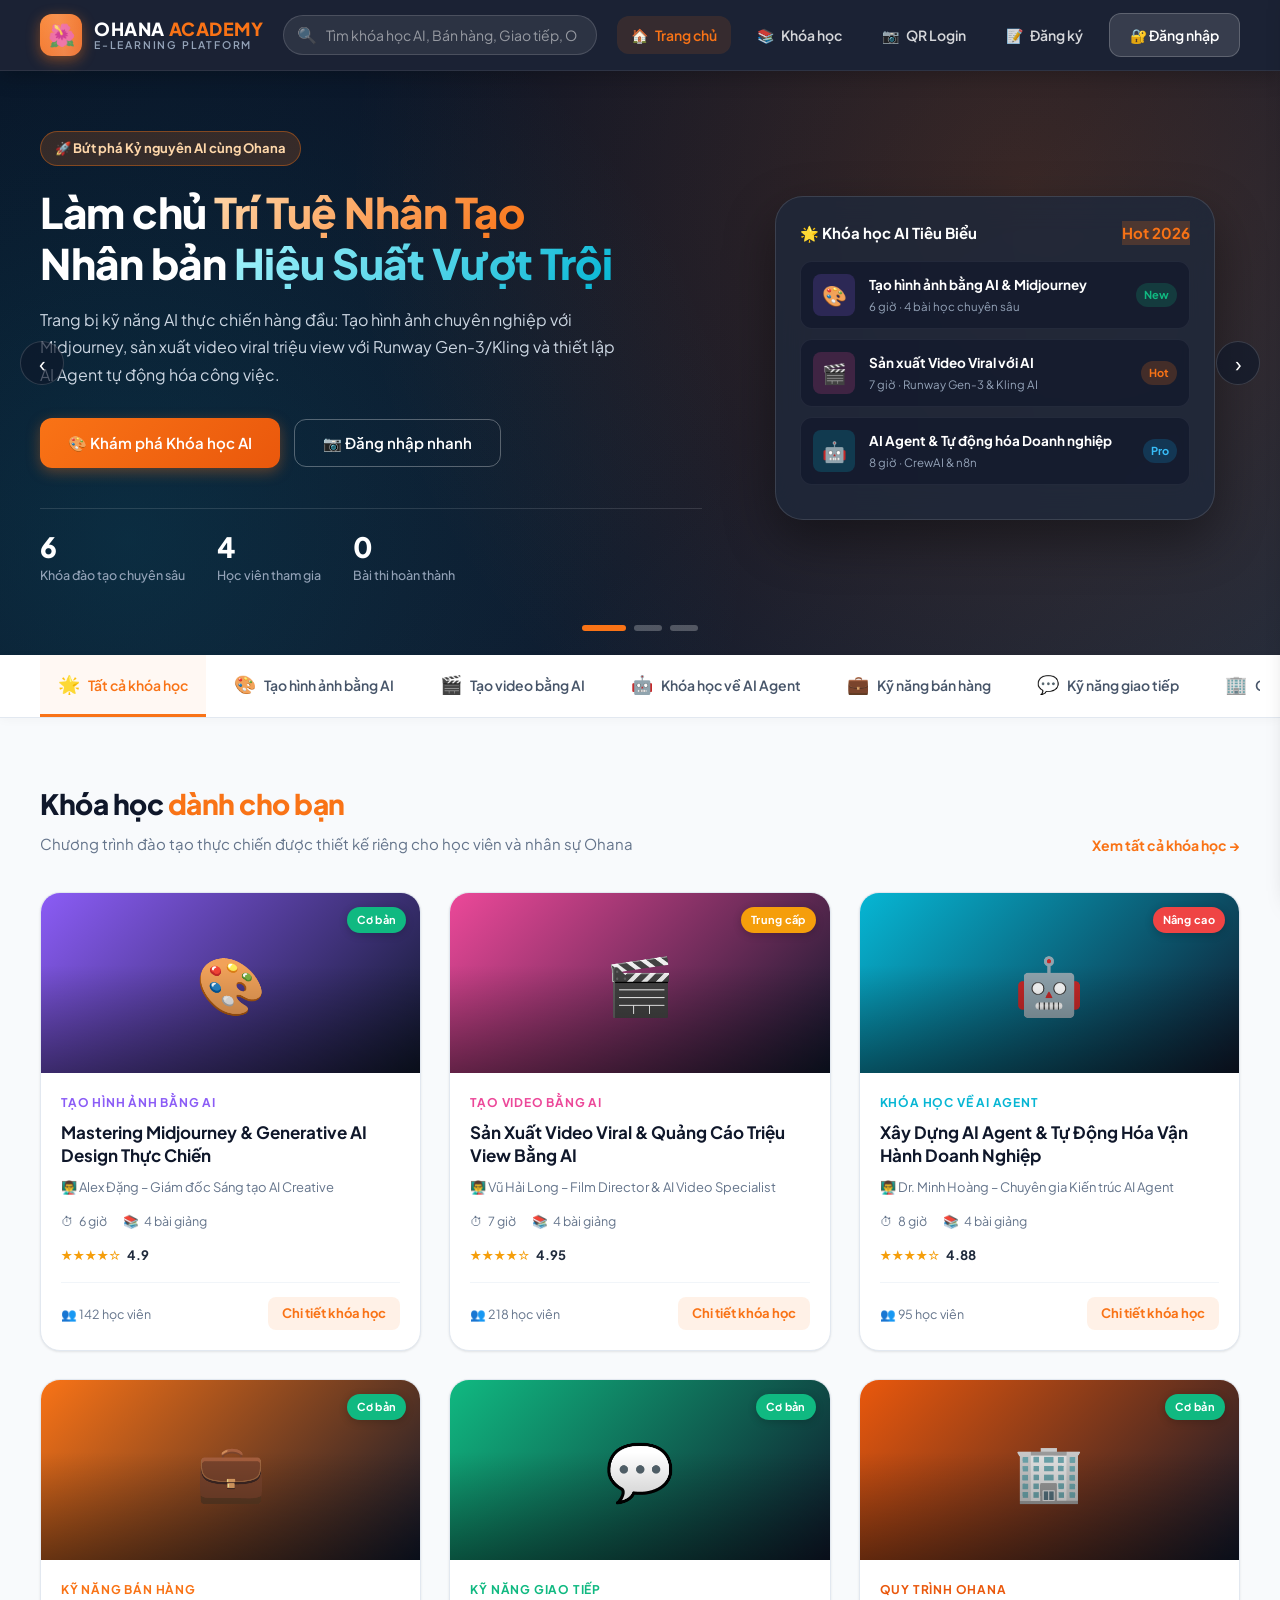
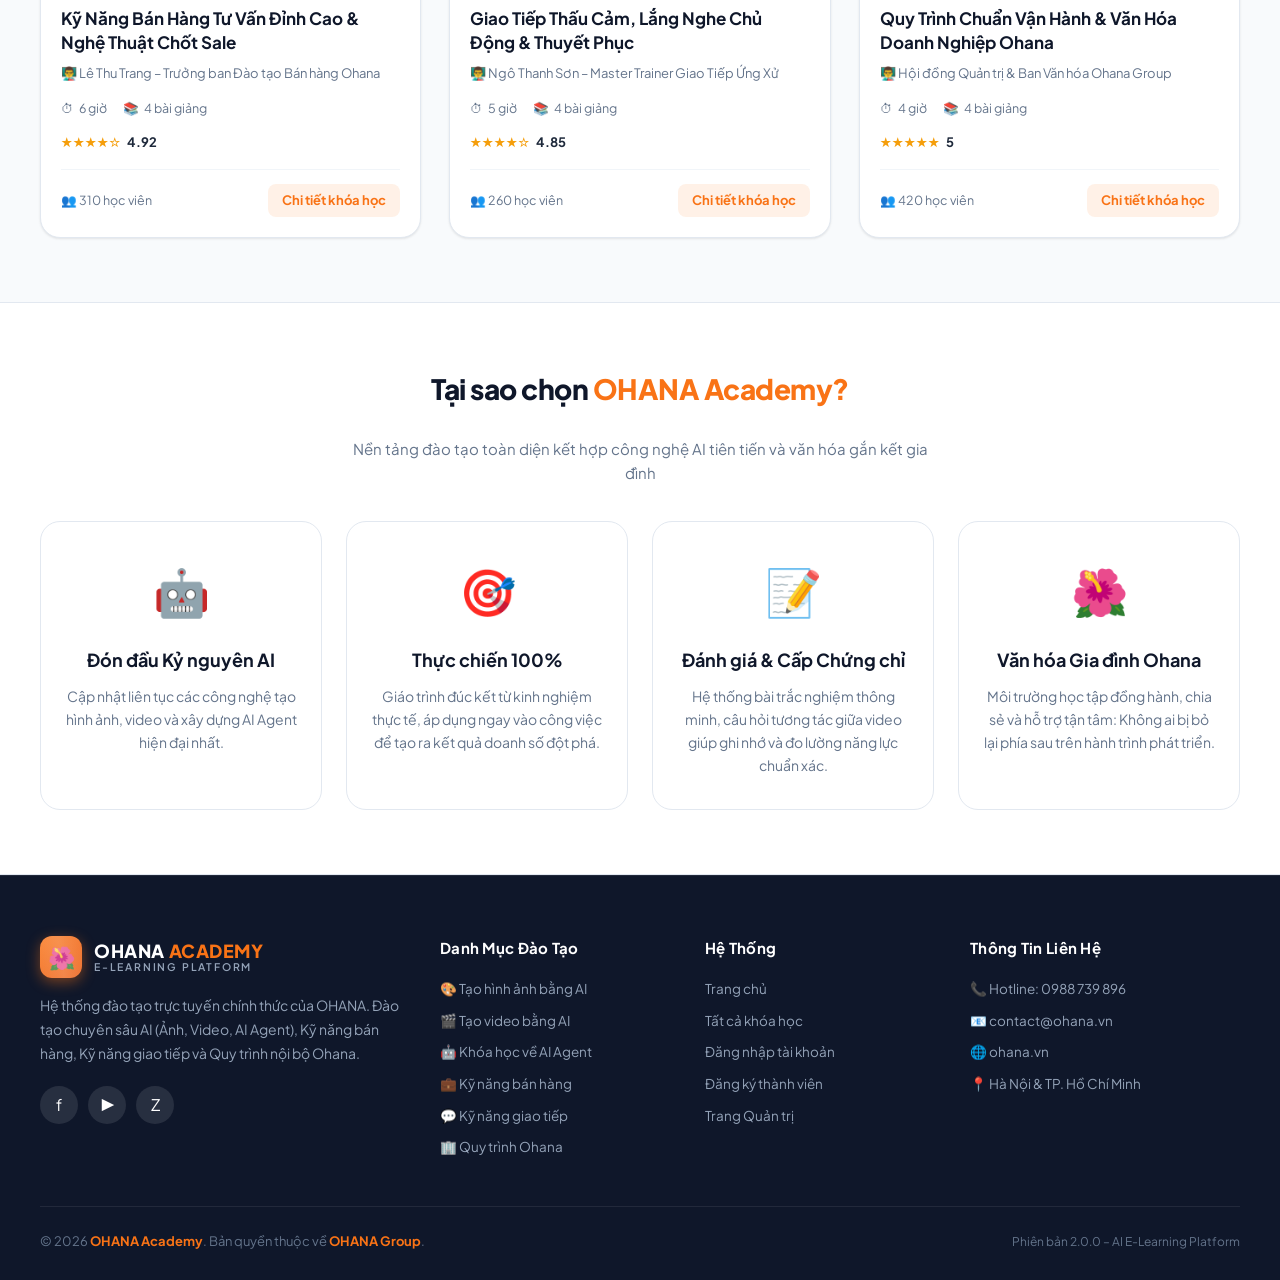
==== index.html @ ff7165c9 "Initial commit: OHANA Academy e-learning platform" ====
<!DOCTYPE html>
<html lang="vi">
<head>
  <meta charset="UTF-8">
  <meta name="viewport" content="width=device-width, initial-scale=1.0, maximum-scale=1.0">
  <meta name="theme-color" content="#0f172a">
  <meta name="apple-mobile-web-app-capable" content="yes">
  <meta name="apple-mobile-web-app-status-bar-style" content="black-translucent">
  <title>OHANA Academy – Nền tảng Đào tạo Trực tuyến AI & Nghiệp vụ Chuyên nghiệp</title>
  <meta name="description" content="OHANA Academy – Hệ sinh thái đào tạo trực tuyến thực chiến: Tạo ảnh AI, Tạo video AI, AI Agent, Kỹ năng bán hàng, Kỹ năng giao tiếp và Quy trình Ohana.">
  <link rel="stylesheet" href="css/style.css">
  <link rel="stylesheet" href="css/mobile.css">
</head>
<body data-page="home">

<!-- ─── QR Login Modal ────────────────────────────────────── -->
<div class="qr-modal-overlay" id="qrLoginModal">
  <div class="qr-modal-box">
    <button class="qr-close" onclick="closeQR()">✕</button>
    <div class="qr-title">📱 Quét mã QR để đăng nhập</div>
    <div class="qr-sub">Mở camera điện thoại quét mã QR hoặc chọn tài khoản demo để đăng nhập tức thì</div>
    
    <div class="qr-code-wrap">
      <div class="qr-corner qr-corner-tl"></div>
      <div class="qr-corner qr-corner-tr"></div>
      <div class="qr-corner qr-corner-bl"></div>
      <div class="qr-corner qr-corner-br"></div>
      <div class="qr-scanning-line"></div>
      <svg width="160" height="160" viewBox="0 0 160 160" style="display:block;">
        <rect width="160" height="160" fill="white"/>
        <!-- Top-left finder -->
        <rect x="8" y="8" width="44" height="44" rx="4" fill="#0f172a"/>
        <rect x="14" y="14" width="32" height="32" rx="2" fill="white"/>
        <rect x="20" y="20" width="20" height="20" rx="1" fill="#f97316"/>
        <!-- Top-right finder -->
        <rect x="108" y="8" width="44" height="44" rx="4" fill="#0f172a"/>
        <rect x="114" y="14" width="32" height="32" rx="2" fill="white"/>
        <rect x="120" y="20" width="20" height="20" rx="1" fill="#f97316"/>
        <!-- Bottom-left finder -->
        <rect x="8" y="108" width="44" height="44" rx="4" fill="#0f172a"/>
        <rect x="14" y="114" width="32" height="32" rx="2" fill="white"/>
        <rect x="20" y="120" width="20" height="20" rx="1" fill="#f97316"/>
        <!-- Data modules -->
        <rect x="60" y="8" width="8" height="8" fill="#0f172a"/><rect x="72" y="8" width="8" height="8" fill="#0f172a"/>
        <rect x="60" y="20" width="8" height="8" fill="#0f172a"/><rect x="84" y="20" width="8" height="8" fill="#f97316"/>
        <rect x="72" y="32" width="8" height="8" fill="#0f172a"/><rect x="60" y="44" width="8" height="8" fill="#0f172a"/>
        <rect x="84" y="44" width="8" height="8" fill="#0f172a"/><rect x="60" y="60" width="8" height="8" fill="#f97316"/>
        <rect x="72" y="60" width="8" height="8" fill="#0f172a"/><rect x="84" y="60" width="8" height="8" fill="#0f172a"/>
        <rect x="96" y="60" width="8" height="8" fill="#0f172a"/><rect x="108" y="60" width="8" height="8" fill="#0f172a"/>
        <rect x="8" y="60" width="8" height="8" fill="#0f172a"/><rect x="20" y="60" width="8" height="8" fill="#0f172a"/>
        <rect x="44" y="60" width="8" height="8" fill="#0f172a"/><rect x="8" y="72" width="8" height="8" fill="#0f172a"/>
        <rect x="32" y="72" width="8" height="8" fill="#f97316"/><rect x="60" y="72" width="8" height="8" fill="#0f172a"/>
        <rect x="84" y="72" width="8" height="8" fill="#0f172a"/><rect x="108" y="72" width="8" height="8" fill="#0f172a"/>
        <rect x="132" y="72" width="8" height="8" fill="#0f172a"/><rect x="144" y="72" width="8" height="8" fill="#0f172a"/>
        <rect x="8" y="84" width="8" height="8" fill="#0f172a"/><rect x="20" y="84" width="8" height="8" fill="#0f172a"/>
        <rect x="44" y="84" width="8" height="8" fill="#f97316"/><rect x="60" y="84" width="8" height="8" fill="#0f172a"/>
        <rect x="72" y="84" width="8" height="8" fill="#0f172a"/><rect x="96" y="84" width="8" height="8" fill="#0f172a"/>
        <rect x="120" y="84" width="8" height="8" fill="#0f172a"/><rect x="144" y="84" width="8" height="8" fill="#f97316"/>
        <rect x="8" y="96" width="8" height="8" fill="#0f172a"/><rect x="32" y="96" width="8" height="8" fill="#0f172a"/>
        <rect x="60" y="96" width="8" height="8" fill="#0f172a"/><rect x="84" y="96" width="8" height="8" fill="#0f172a"/>
        <rect x="108" y="96" width="8" height="8" fill="#f97316"/><rect x="132" y="96" width="8" height="8" fill="#0f172a"/>
        <rect x="60" y="108" width="8" height="8" fill="#0f172a"/><rect x="72" y="108" width="8" height="8" fill="#0f172a"/>
        <rect x="96" y="108" width="8" height="8" fill="#0f172a"/><rect x="120" y="108" width="8" height="8" fill="#0f172a"/>
        <rect x="144" y="108" width="8" height="8" fill="#0f172a"/><rect x="60" y="120" width="8" height="8" fill="#f97316"/>
        <rect x="84" y="120" width="8" height="8" fill="#0f172a"/><rect x="108" y="120" width="8" height="8" fill="#0f172a"/>
        <rect x="132" y="120" width="8" height="8" fill="#0f172a"/><rect x="60" y="132" width="8" height="8" fill="#0f172a"/>
        <rect x="72" y="132" width="8" height="8" fill="#0f172a"/><rect x="96" y="132" width="8" height="8" fill="#0f172a"/>
        <rect x="120" y="132" width="8" height="8" fill="#f97316"/><rect x="144" y="132" width="8" height="8" fill="#0f172a"/>
        <rect x="60" y="144" width="8" height="8" fill="#0f172a"/><rect x="84" y="144" width="8" height="8" fill="#0f172a"/>
        <rect x="108" y="144" width="8" height="8" fill="#0f172a"/>
      </svg>
    </div>

    <div style="font-size:12.5px;color:var(--gray-500);margin-bottom:12px;">Hoặc chọn tài khoản đăng nhập nhanh:</div>
    <div class="qr-demo-accounts">
      <div class="qr-demo-item" onclick="qrLogin('admin@ohana.vn','admin123')">
        <span class="qr-demo-icon">👑</span>
        <div class="qr-demo-info">
          <div class="name">Admin Ohana</div>
          <div class="role">Quản trị viên</div>
        </div>
      </div>
      <div class="qr-demo-item" onclick="qrLogin('nhanvien.moi@ohana.vn','123456')">
        <span class="qr-demo-icon">🆕</span>
        <div class="qr-demo-info">
          <div class="name">Nhân viên mới</div>
          <div class="role">Onboarding</div>
        </div>
      </div>
      <div class="qr-demo-item" onclick="qrLogin('nhanvien@ohana.vn','123456')">
        <span class="qr-demo-icon">👨‍💼</span>
        <div class="qr-demo-info">
          <div class="name">Nhân viên Ohana</div>
          <div class="role">Thành viên chính thức</div>
        </div>
      </div>
      <div class="qr-demo-item" onclick="qrLogin('hocvien@ohana.vn','123456')">
        <span class="qr-demo-icon">🎓</span>
        <div class="qr-demo-info">
          <div class="name">Học viên Ngoài</div>
          <div class="role">Khách hàng / Đối tác</div>
        </div>
      </div>
    </div>
    <button class="qr-login-btn" onclick="window.location.href='auth.html'">🔐 Đăng nhập bằng Email & Mật khẩu</button>
  </div>
</div>

<!-- ─── Mobile Nav Overlay & Drawer ───────────────────────── -->
<div class="mobile-nav-overlay" id="mobileNavOverlay" onclick="closeMobileNav()"></div>
<div class="mobile-nav-panel" id="mobileNavPanel">
  <div style="padding: 10px 24px 20px; border-bottom: 1px solid rgba(255,255,255,0.1); margin-bottom: 12px;">
    <div style="display:flex;align-items:center;gap:10px;">
      <div class="logo-icon" style="width:36px;height:36px;font-size:18px;">🌺</div>
      <div class="logo-text">
        <strong style="font-size:16px;">OHANA <span>ACADEMY</span></strong>
        <small style="font-size:9.5px;">E-Learning Platform</small>
      </div>
    </div>
  </div>

  <a href="index.html" class="nav-link active"><span class="nav-icon">🏠</span> Trang chủ</a>
  <a href="courses.html" class="nav-link"><span class="nav-icon">📚</span> Danh mục khóa học</a>
  <a href="#" class="nav-link" id="mobileAdminLink" style="display:none;"><span class="nav-icon">⚙️</span> Quản trị hệ thống</a>
  
  <div style="padding:16px 24px;border-top:1px solid rgba(255,255,255,0.08);margin-top:12px;">
    <button onclick="openQR()" style="width:100%;padding:12px;background:rgba(255,255,255,0.08);color:white;border:1px solid rgba(255,255,255,0.18);border-radius:var(--radius);font-size:14px;font-weight:700;cursor:pointer;margin-bottom:12px;display:flex;align-items:center;gap:8px;justify-content:center;">
      📷 Quét mã QR đăng nhập
    </button>
  </div>
  
  <a href="auth.html" class="btn btn-primary" id="mobileLoginBtn" style="margin:0 24px 10px;">🔐 Đăng nhập tài khoản</a>
  <a href="auth.html?tab=register" class="btn-register" id="mobileRegisterBtn">📝 Đăng ký tài khoản mới</a>
  
  <div id="mobileUserInfo" style="display:none;padding:16px 24px;">
    <div style="color:rgba(255,255,255,0.6);font-size:12px;margin-bottom:6px;">Đang đăng nhập:</div>
    <div style="color:white;font-weight:800;font-size:15px;" id="mobileUserName"></div>
    <div style="color:var(--ohana-orange);font-size:12px;margin-bottom:14px;" id="mobileUserRole"></div>
    <button onclick="Auth.logout()" style="width:100%;padding:10px;background:rgba(239,68,68,0.15);color:#fca5a5;border:1px solid rgba(239,68,68,0.3);border-radius:var(--radius);font-size:13px;font-weight:600;cursor:pointer;">
      🚪 Đăng xuất
    </button>
  </div>
</div>

<!-- ─── Site Header ─────────────────────────────────────────── -->
<header class="site-header">
  <div class="header-inner">
    <a href="index.html" class="logo">
      <div class="logo-icon">🌺</div>
      <div class="logo-text">
        <strong>OHANA <span>ACADEMY</span></strong>
        <small>E-Learning Platform</small>
      </div>
    </a>

    <form class="header-search" id="globalSearchForm">
      <span class="search-icon">🔍</span>
      <input type="text" id="globalSearchInput" placeholder="Tìm khóa học AI, Bán hàng, Giao tiếp, Ohana...">
    </form>

    <nav class="header-nav">
      <a href="index.html" class="nav-link active"><span>🏠</span> Trang chủ</a>
      <a href="courses.html" class="nav-link"><span>📚</span> Khóa học</a>
      <a href="admin.html" class="nav-link" id="adminNavLink" style="display:none;"><span>⚙️</span> Quản trị</a>
      <button onclick="openQR()" class="nav-link" style="background:none;border:none;cursor:pointer;" title="Quét QR đăng nhập">
        <span>📷</span> QR Login
      </button>
      <a href="auth.html?tab=register" class="nav-link" id="registerNavBtn"><span>📝</span> Đăng ký</a>
      <a href="auth.html" class="btn btn-login" id="loginBtn">
        <span>🔐 Đăng nhập</span>
      </a>

      <!-- User Logged In Menu -->
      <div class="user-menu" id="userMenu">
        <button class="user-avatar-btn" id="userAvatarBtn">
          <span id="userAvatar">O</span>
        </button>
        <div class="user-dropdown" id="userDropdown">
          <div class="dropdown-header">
            <div class="name" id="userName">User</div>
            <div class="role" id="userRoleBadge">Thành viên</div>
          </div>
          <a href="courses.html" class="dropdown-item"><span>📚</span> Khóa học của tôi</a>
          <a href="admin.html" class="dropdown-item" id="dropdownAdminLink" style="display:none;"><span>⚙️</span> Trang Quản trị</a>
          <div class="dropdown-divider"></div>
          <a href="#" class="dropdown-item logout" data-action="logout"><span>🚪</span> Đăng xuất</a>
        </div>
      </div>
    </nav>

    <!-- Mobile menu button -->
    <button class="mobile-menu-btn" id="mobileMenuBtn" onclick="toggleMobileNav()" aria-label="Menu">
      <span></span><span></span><span></span>
    </button>
  </div>
</header>

<!-- ─── Hero Slider ────────────────────────────────────────── -->
<section class="hero">
  <div class="hero-slider" id="heroSlider">
    
    <!-- Slide 1: Khóa học AI -->
    <div class="hero-slide active">
      <div class="hero-bg"></div>
      <div class="hero-content">
        <div class="hero-left">
          <div class="hero-badge">🚀 Bứt phá Kỷ nguyên AI cùng Ohana</div>
          <h1 class="hero-title">
            Làm chủ <span>Trí Tuệ Nhân Tạo</span><br>
            Nhân bản <span class="tech-span">Hiệu Suất Vượt Trội</span>
          </h1>
          <p class="hero-desc">
            Trang bị kỹ năng AI thực chiến hàng đầu: Tạo hình ảnh chuyên nghiệp với Midjourney, sản xuất video viral triệu view với Runway Gen-3/Kling và thiết lập AI Agent tự động hóa công việc.
          </p>
          <div class="hero-actions">
            <a href="courses.html?cat=1" class="btn btn-primary btn-lg">🎨 Khám phá Khóa học AI</a>
            <button onclick="openQR()" class="btn btn-outline btn-lg">📷 Đăng nhập nhanh</button>
          </div>
          <div class="hero-stats">
            <div class="hero-stat"><div class="number" id="statCourses">6</div><div class="label">Khóa đào tạo chuyên sâu</div></div>
            <div class="hero-stat"><div class="number" id="statUsers">4</div><div class="label">Học viên tham gia</div></div>
            <div class="hero-stat"><div class="number" id="statResults">0</div><div class="label">Bài thi hoàn thành</div></div>
          </div>
        </div>

        <div class="hero-visual">
          <div class="hero-card-float">
            <div class="card-title">
              <span>🌟 Khóa học AI Tiêu Biểu</span>
              <span class="badge" style="background:rgba(249,115,22,0.2);color:#f97316;">Hot 2026</span>
            </div>
            
            <div class="course-mini" onclick="window.location='course-detail.html?id=1'">
              <div class="course-mini-icon" style="background:rgba(139,92,246,0.2);color:#a78bfa;">🎨</div>
              <div class="course-mini-info">
                <div class="title">Tạo hình ảnh bằng AI & Midjourney</div>
                <div class="meta">6 giờ · 4 bài học chuyên sâu</div>
              </div>
              <span class="course-mini-badge" style="background:rgba(16,185,129,0.2);color:#10b981;">New</span>
            </div>

            <div class="course-mini" onclick="window.location='course-detail.html?id=2'">
              <div class="course-mini-icon" style="background:rgba(236,72,153,0.2);color:#f472b6;">🎬</div>
              <div class="course-mini-info">
                <div class="title">Sản xuất Video Viral với AI</div>
                <div class="meta">7 giờ · Runway Gen-3 & Kling AI</div>
              </div>
              <span class="course-mini-badge" style="background:rgba(249,115,22,0.2);color:#f97316;">Hot</span>
            </div>

            <div class="course-mini" onclick="window.location='course-detail.html?id=3'">
              <div class="course-mini-icon" style="background:rgba(6,182,212,0.2);color:#22d3ee;">🤖</div>
              <div class="course-mini-info">
                <div class="title">AI Agent & Tự động hóa Doanh nghiệp</div>
                <div class="meta">8 giờ · CrewAI & n8n</div>
              </div>
              <span class="course-mini-badge" style="background:rgba(14,165,233,0.2);color:#38bdf8;">Pro</span>
            </div>
          </div>
        </div>
      </div>
    </div>

    <!-- Slide 2: Kỹ năng Bán hàng & Giao tiếp -->
    <div class="hero-slide">
      <div class="hero-bg" style="background:radial-gradient(circle at 80% 20%, rgba(16,185,129,0.2) 0%, transparent 60%), linear-gradient(135deg, #091224 0%, #064e3b 60%, #022c22 100%);"></div>
      <div class="hero-content">
        <div class="hero-left">
          <div class="hero-badge" style="background:rgba(16,185,129,0.2);border-color:rgba(16,185,129,0.4);color:#6ee7b7;">💼 Kỹ Năng Mềm Thực Chiến</div>
          <h1 class="hero-title">
            Bán Hàng <span>Tư Vấn Đỉnh Cao</span><br>
            Giao Tiếp <span>Thấu Cảm & Chinh Phục</span>
          </h1>
          <p class="hero-desc">
            Nắm vững nghệ thuật thấu hiểu tâm lý khách hàng, công thức đặt câu hỏi SPIN, kỹ năng bẻ gãy mọi lời từ chối, lắng nghe chủ động và phong thái giao tiếp tự tin, cuốn hút.
          </p>
          <div class="hero-actions">
            <a href="courses.html?cat=4" class="btn btn-primary btn-lg" style="background:linear-gradient(135deg,#10b981,#059669);">💼 Học Kỹ Năng Bán Hàng</a>
            <a href="courses.html?cat=5" class="btn btn-outline btn-lg">💬 Kỹ Năng Giao Tiếp</a>
          </div>
        </div>
        <div class="hero-visual">
          <div class="hero-card-float">
            <div class="card-title"><span>🎯 Lộ Trình Phát Triển Toàn Diện</span></div>
            <div class="course-mini" onclick="window.location='course-detail.html?id=4'">
              <div class="course-mini-icon" style="background:rgba(249,115,22,0.2);color:#f97316;">💼</div>
              <div class="course-mini-info"><div class="title">Bán Hàng Tư Vấn & Chốt Sale</div><div class="meta">6 giờ · 4 bài học thực tế</div></div>
              <span class="course-mini-badge" style="background:rgba(245,158,11,0.2);color:#f59e0b;">★ 4.9</span>
            </div>
            <div class="course-mini" onclick="window.location='course-detail.html?id=5'">
              <div class="course-mini-icon" style="background:rgba(16,185,129,0.2);color:#10b981;">💬</div>
              <div class="course-mini-info"><div class="title">Giao Tiếp Tinh Tế & Lắng Nghe</div><div class="meta">5 giờ · Nghệ thuật thấu hiểu</div></div>
              <span class="course-mini-badge" style="background:rgba(16,185,129,0.2);color:#10b981;">★ 4.8</span>
            </div>
          </div>
        </div>
      </div>
    </div>

    <!-- Slide 3: Quy trình Ohana -->
    <div class="hero-slide">
      <div class="hero-bg" style="background:radial-gradient(circle at 80% 20%, rgba(234,88,12,0.25) 0%, transparent 60%), linear-gradient(135deg, #091224 0%, #7c2d12 60%, #431407 100%);"></div>
      <div class="hero-content">
        <div class="hero-left">
          <div class="hero-badge" style="background:rgba(234,88,12,0.25);border-color:rgba(234,88,12,0.5);color:#fdba74;">🌺 Gia Đình & Văn Hóa Ohana</div>
          <h1 class="hero-title">
            Quy Trình <span>Chuẩn Vận Hành</span><br>
            Văn Hóa <span>Ohana Gắn Kết</span>
          </h1>
          <p class="hero-desc">
            "Ohana có nghĩa là Gia đình - Không ai bị bỏ lại phía sau". Nắm vững quy trình phối hợp làm việc nhóm, tiêu chuẩn dịch vụ khách hàng 5 sao và giá trị cốt lõi bền vững.
          </p>
          <div class="hero-actions">
            <a href="courses.html?cat=6" class="btn btn-primary btn-lg" style="background:var(--gradient-ohana);">🌺 Học Quy Trình Ohana</a>
          </div>
        </div>
        <div class="hero-visual">
          <div class="hero-card-float">
            <div class="card-title"><span>📋 Khóa Học Bắt Buộc CBNV</span></div>
            <div class="course-mini" onclick="window.location='course-detail.html?id=6'">
              <div class="course-mini-icon" style="background:rgba(234,88,12,0.2);color:#ea580c;">🏢</div>
              <div class="course-mini-info"><div class="title">Quy Trình & Văn Hóa Doanh Nghiệp Ohana</div><div class="meta">4 giờ · Dịch vụ 5 sao</div></div>
              <span class="course-mini-badge" style="background:rgba(234,88,12,0.2);color:#ea580c;">Bắt buộc</span>
            </div>
          </div>
        </div>
      </div>
    </div>

  </div>

  <div class="hero-controls">
    <button class="hero-dot active" data-idx="0"></button>
    <button class="hero-dot" data-idx="1"></button>
    <button class="hero-dot" data-idx="2"></button>
  </div>
  <button class="hero-prev" id="sliderPrev">‹</button>
  <button class="hero-next" id="sliderNext">›</button>
</section>

<!-- ─── Category Bar ───────────────────────────────────────── -->
<div class="category-bar">
  <div class="category-bar-inner" id="categoryBar">
    <!-- Rendered by JS -->
  </div>
</div>

<!-- ─── Courses Grid Section ───────────────────────────────── -->
<section class="section">
  <div class="container">
    <div class="section-header">
      <div>
        <h2 class="section-title">Khóa học <span>dành cho bạn</span></h2>
        <p class="section-desc">Chương trình đào tạo thực chiến được thiết kế riêng cho học viên và nhân sự Ohana</p>
      </div>
      <a href="courses.html" class="see-all">Xem tất cả khóa học →</a>
    </div>
    <div class="courses-grid" id="coursesGrid">
      <!-- Dynamic rendering by app.js -->
    </div>
  </div>
</section>

<!-- ─── Core Values & Why Choose Ohana ─────────────────────── -->
<section class="section" style="background:var(--white);border-top:1px solid var(--gray-200);border-bottom:1px solid var(--gray-200);">
  <div class="container">
    <div class="section-header" style="text-align:center;flex-direction:column;align-items:center;">
      <h2 class="section-title">Tại sao chọn <span>OHANA Academy?</span></h2>
      <p class="section-desc" style="max-width:600px;">Nền tảng đào tạo toàn diện kết hợp công nghệ AI tiên tiến và văn hóa gắn kết gia đình</p>
    </div>

    <div class="features-grid">
      <div class="feature-card fade-in-up stagger-1">
        <div class="feature-icon">🤖</div>
        <h3 class="feature-title">Đón đầu Kỷ nguyên AI</h3>
        <p class="feature-desc">Cập nhật liên tục các công nghệ tạo hình ảnh, video và xây dựng AI Agent hiện đại nhất.</p>
      </div>
      <div class="feature-card fade-in-up stagger-2">
        <div class="feature-icon">🎯</div>
        <h3 class="feature-title">Thực chiến 100%</h3>
        <p class="feature-desc">Giáo trình đúc kết từ kinh nghiệm thực tế, áp dụng ngay vào công việc để tạo ra kết quả doanh số đột phá.</p>
      </div>
      <div class="feature-card fade-in-up stagger-3">
        <div class="feature-icon">📝</div>
        <h3 class="feature-title">Đánh giá & Cấp Chứng chỉ</h3>
        <p class="feature-desc">Hệ thống bài trắc nghiệm thông minh, câu hỏi tương tác giữa video giúp ghi nhớ và đo lường năng lực chuẩn xác.</p>
      </div>
      <div class="feature-card fade-in-up stagger-4">
        <div class="feature-icon">🌺</div>
        <h3 class="feature-title">Văn hóa Gia đình Ohana</h3>
        <p class="feature-desc">Môi trường học tập đồng hành, chia sẻ và hỗ trợ tận tâm: Không ai bị bỏ lại phía sau trên hành trình phát triển.</p>
      </div>
    </div>
  </div>
</section>

<!-- ─── Footer ─────────────────────────────────────────────── -->
<footer class="site-footer">
  <div class="container">
    <div class="footer-grid">
      <div class="footer-brand">
        <div class="footer-logo">
          <div class="logo-icon">🌺</div>
          <div class="logo-text">
            <strong style="color:white;font-size:18px;">OHANA <span style="color:var(--ohana-orange);">ACADEMY</span></strong>
            <small style="color:var(--gray-400);">E-Learning Platform</small>
          </div>
        </div>
        <p>Hệ thống đào tạo trực tuyến chính thức của OHANA. Đào tạo chuyên sâu AI (Ảnh, Video, AI Agent), Kỹ năng bán hàng, Kỹ năng giao tiếp và Quy trình nội bộ Ohana.</p>
        
        <div class="footer-social">
          <a href="#" id="fbLink" class="social-btn" title="Facebook" target="_blank">f</a>
          <a href="#" id="ytLink" class="social-btn" title="YouTube" target="_blank">▶</a>
          <a href="#" id="zaloLink" class="social-btn" title="Zalo" target="_blank">Z</a>
        </div>
      </div>

      <div>
        <h4 class="footer-col-title">Danh Mục Đào Tạo</h4>
        <div class="footer-links">
          <a href="courses.html?cat=1">🎨 Tạo hình ảnh bằng AI</a>
          <a href="courses.html?cat=2">🎬 Tạo video bằng AI</a>
          <a href="courses.html?cat=3">🤖 Khóa học về AI Agent</a>
          <a href="courses.html?cat=4">💼 Kỹ năng bán hàng</a>
          <a href="courses.html?cat=5">💬 Kỹ năng giao tiếp</a>
          <a href="courses.html?cat=6">🏢 Quy trình Ohana</a>
        </div>
      </div>

      <div>
        <h4 class="footer-col-title">Hệ Thống</h4>
        <div class="footer-links">
          <a href="index.html">Trang chủ</a>
          <a href="courses.html">Tất cả khóa học</a>
          <a href="auth.html">Đăng nhập tài khoản</a>
          <a href="auth.html?tab=register">Đăng ký thành viên</a>
          <a href="admin.html">Trang Quản trị</a>
        </div>
      </div>

      <div>
        <h4 class="footer-col-title">Thông Tin Liên Hệ</h4>
        <div class="footer-links">
          <a href="tel:0988739896">📞 Hotline: 0988 739 896</a>
          <a href="mailto:contact@ohana.vn">📧 contact@ohana.vn</a>
          <a href="https://ohana.vn" target="_blank">🌐 ohana.vn</a>
          <a href="#">📍 Hà Nội & TP. Hồ Chí Minh</a>
        </div>
      </div>
    </div>

    <div class="footer-bottom">
      <p>© 2026 <strong>OHANA Academy</strong>. Bản quyền thuộc về <strong>OHANA Group</strong>.</p>
      <p style="font-size:12px;color:var(--gray-500);">Phiên bản 2.0.0 – AI E-Learning Platform</p>
    </div>
  </div>
</footer>

<!-- ─── Mobile Bottom Navigation ──────────────────────────── -->
<nav class="mobile-bottom-nav" id="mobileBottomNav">
  <a href="index.html" class="bn-item active">
    <span class="bn-icon">🏠</span>
    <span class="bn-label">Trang chủ</span>
  </a>
  <a href="courses.html" class="bn-item">
    <span class="bn-icon">📚</span>
    <span class="bn-label">Khóa học</span>
  </a>
  <a href="#" onclick="openQR();return false;" class="bn-item bn-qr">
    <span class="bn-icon">📷</span>
    <span class="bn-label">QR Login</span>
  </a>
  <a href="auth.html" class="bn-item" id="bnLogin">
    <span class="bn-icon">🔐</span>
    <span class="bn-label">Đăng nhập</span>
  </a>
  <a href="admin.html" class="bn-item" id="bnAdmin" style="display:none;">
    <span class="bn-icon">⚙️</span>
    <span class="bn-label">Quản trị</span>
  </a>
</nav>

<script src="js/data.js"></script>
<script src="js/auth.js"></script>
<script src="js/app.js"></script>
</body>
</html>
---- css/style.css ----
/* ============================================================
   OHANA ACADEMY – Modern E-Learning Platform Stylesheet
   ============================================================ */

@import url('https://fonts.googleapis.com/css2?family=Plus+Jakarta+Sans:wght@300;400;500;600;700;800&family=Inter:wght@400;500;600;700;800&display=swap');

/* ─── Design Tokens & CSS Variables ──────────────────────── */
:root {
  --primary:        #1e3a8a;
  --primary-light:  #3b82f6;
  --primary-dark:   #0f172a;
  --primary-navy:   #091224;
  --ohana-orange:   #f97316;
  --ohana-coral:    #ea580c;
  --ohana-gold:     #f59e0b;
  --secondary:      #f97316;
  --secondary-dark: #c2410c;
  --accent:         #06b6d4;
  --accent-cyan:    #0891b2;
  --success:        #10b981;
  --danger:         #ef4444;
  --warning:        #f59e0b;
  --info:           #0284c7;
  
  --dark:           #0a0f1d;
  --dark-surface:   #111827;
  --dark-card:      #1f2937;
  
  --gray-50:        #f8fafc;
  --gray-100:       #f1f5f9;
  --gray-200:       #e2e8f0;
  --gray-300:       #cbd5e1;
  --gray-400:       #94a3b8;
  --gray-500:       #64748b;
  --gray-600:       #475569;
  --gray-700:       #334155;
  --gray-800:       #1e293b;
  --gray-900:       #0f172a;
  --white:          #ffffff;
  
  --radius-sm:      8px;
  --radius:         12px;
  --radius-lg:      20px;
  --radius-xl:      28px;
  --radius-full:    9999px;
  
  --shadow-sm:      0 1px 3px rgba(0,0,0,0.06), 0 1px 2px rgba(0,0,0,0.04);
  --shadow:         0 4px 16px rgba(15,23,42,0.08);
  --shadow-md:      0 10px 25px -5px rgba(15,23,42,0.1), 0 8px 10px -6px rgba(15,23,42,0.08);
  --shadow-lg:      0 20px 35px -5px rgba(15,23,42,0.14), 0 10px 15px -5px rgba(15,23,42,0.08);
  --shadow-xl:      0 25px 50px -12px rgba(15,23,42,0.25);
  --shadow-orange:  0 10px 25px -5px rgba(249,115,22,0.35);
  
  --transition:     all 0.28s cubic-bezier(0.4, 0, 0.2, 1);
  --transition-fast:all 0.15s cubic-bezier(0.4, 0, 0.2, 1);
  
  --gradient-primary: linear-gradient(135deg, #0f172a 0%, #1e3a8a 55%, #0e7490 100%);
  --gradient-ohana:   linear-gradient(135deg, #f97316 0%, #ea580c 100%);
  --gradient-gold:    linear-gradient(135deg, #fbbf24 0%, #d97706 100%);
  --gradient-accent:  linear-gradient(135deg, #06b6d4 0%, #3b82f6 100%);
  --gradient-card:    linear-gradient(180deg, rgba(255,255,255,0.04) 0%, rgba(255,255,255,0) 100%);
  
  --font: 'Plus Jakarta Sans', 'Inter', -apple-system, BlinkMacSystemFont, 'Segoe UI', sans-serif;
}

/* ─── Reset & Base ─────────────────────────────────────────── */
*, *::before, *::after { box-sizing: border-box; margin: 0; padding: 0; }
html { scroll-behavior: smooth; font-size: 16px; }
body {
  font-family: var(--font);
  background: var(--gray-50);
  color: var(--gray-800);
  line-height: 1.6;
  -webkit-font-smoothing: antialiased;
  min-height: 100vh;
  display: flex;
  flex-direction: column;
}
a { text-decoration: none; color: inherit; transition: var(--transition-fast); }
img { max-width: 100%; display: block; }
button { cursor: pointer; font-family: var(--font); border: none; outline: none; transition: var(--transition-fast); }
input, select, textarea { font-family: var(--font); outline: none; }
ul { list-style: none; }

.container {
  max-width: 1240px;
  margin: 0 auto;
  padding: 0 20px;
  width: 100%;
}

/* ─── Scrollbar ────────────────────────────────────────────── */
::-webkit-scrollbar { width: 7px; height: 7px; }
::-webkit-scrollbar-track { background: var(--gray-100); }
::-webkit-scrollbar-thumb { background: var(--gray-300); border-radius: 99px; }
::-webkit-scrollbar-thumb:hover { background: var(--ohana-orange); }

/* ─── Site Header ──────────────────────────────────────────── */
.site-header {
  background: rgba(15, 23, 42, 0.95);
  backdrop-filter: blur(12px);
  -webkit-backdrop-filter: blur(12px);
  position: sticky;
  top: 0;
  z-index: 1000;
  border-bottom: 1px solid rgba(255, 255, 255, 0.08);
  box-shadow: 0 4px 20px rgba(0, 0, 0, 0.25);
}

.header-inner {
  max-width: 1240px;
  margin: 0 auto;
  padding: 0 20px;
  height: 70px;
  display: flex;
  align-items: center;
  justify-content: space-between;
  gap: 20px;
}

.logo {
  display: flex;
  align-items: center;
  gap: 12px;
  flex-shrink: 0;
  text-decoration: none;
}

.logo-icon {
  width: 42px;
  height: 42px;
  background: var(--gradient-ohana);
  border-radius: var(--radius);
  display: flex;
  align-items: center;
  justify-content: center;
  font-size: 22px;
  color: white;
  box-shadow: 0 4px 14px rgba(249, 115, 22, 0.45);
  position: relative;
  overflow: hidden;
}

.logo-icon::after {
  content: '';
  position: absolute;
  top: -50%; left: -50%;
  width: 200%; height: 200%;
  background: linear-gradient(45deg, transparent, rgba(255,255,255,0.25), transparent);
  transform: rotate(35deg);
  animation: shine 4s infinite;
}

@keyframes shine {
  0% { transform: translateX(-100%) rotate(35deg); }
  30%, 100% { transform: translateX(100%) rotate(35deg); }
}

.logo-text { display: flex; flex-direction: column; line-height: 1.15; }
.logo-text strong {
  color: var(--white);
  font-size: 18px;
  font-weight: 800;
  letter-spacing: 0.5px;
  display: flex;
  align-items: center;
  gap: 4px;
}
.logo-text strong span { color: var(--ohana-orange); }
.logo-text small {
  color: var(--gray-400);
  font-size: 10.5px;
  font-weight: 600;
  letter-spacing: 1.8px;
  text-transform: uppercase;
}

.header-search {
  flex: 1;
  max-width: 420px;
  position: relative;
}

.header-search input {
  width: 100%;
  padding: 10px 18px 10px 42px;
  background: rgba(255, 255, 255, 0.08);
  border: 1px solid rgba(255, 255, 255, 0.14);
  border-radius: var(--radius-full);
  color: var(--white);
  font-size: 14px;
  transition: var(--transition);
}

.header-search input::placeholder { color: rgba(255, 255, 255, 0.5); }
.header-search input:focus {
  background: rgba(255, 255, 255, 0.14);
  border-color: var(--ohana-orange);
  box-shadow: 0 0 0 3px rgba(249, 115, 22, 0.25);
}

.header-search .search-icon {
  position: absolute;
  left: 14px;
  top: 50%;
  transform: translateY(-50%);
  color: rgba(255, 255, 255, 0.5);
  font-size: 16px;
  pointer-events: none;
}

.header-nav {
  display: flex;
  align-items: center;
  gap: 12px;
}

.nav-link {
  display: flex;
  align-items: center;
  gap: 7px;
  color: rgba(255, 255, 255, 0.82);
  font-size: 14px;
  font-weight: 600;
  padding: 8px 14px;
  border-radius: var(--radius);
  transition: var(--transition-fast);
}

.nav-link:hover, .nav-link.active {
  color: var(--white);
  background: rgba(255, 255, 255, 0.1);
}

.nav-link.active {
  color: var(--ohana-orange);
  background: rgba(249, 115, 22, 0.12);
}

.btn {
  display: inline-flex;
  align-items: center;
  justify-content: center;
  gap: 8px;
  padding: 10px 20px;
  border-radius: var(--radius);
  font-size: 14px;
  font-weight: 600;
  cursor: pointer;
  transition: var(--transition);
  text-decoration: none;
}

.btn-sm { padding: 6px 14px; font-size: 13px; border-radius: var(--radius-sm); }
.btn-lg { padding: 13px 28px; font-size: 15px; border-radius: var(--radius); }

.btn-primary {
  background: var(--gradient-ohana);
  color: var(--white);
  box-shadow: 0 4px 14px rgba(249, 115, 22, 0.35);
}
.btn-primary:hover {
  transform: translateY(-1px);
  box-shadow: 0 6px 20px rgba(249, 115, 22, 0.5);
  filter: brightness(1.05);
}

.btn-secondary {
  background: var(--gray-200);
  color: var(--gray-700);
}
.btn-secondary:hover { background: var(--gray-300); color: var(--gray-900); }

.btn-outline {
  border: 1px solid rgba(255, 255, 255, 0.3);
  color: var(--white);
  background: transparent;
}
.btn-outline:hover {
  border-color: var(--white);
  background: rgba(255, 255, 255, 0.1);
}

.btn-login {
  background: rgba(255, 255, 255, 0.12);
  color: var(--white);
  border: 1px solid rgba(255, 255, 255, 0.2);
}
.btn-login:hover {
  background: var(--white);
  color: var(--primary-dark);
}

/* User Menu & Dropdown */
.user-menu {
  position: relative;
  display: none;
}

.user-avatar-btn {
  width: 38px;
  height: 38px;
  border-radius: 50%;
  background: var(--gradient-ohana);
  color: white;
  font-weight: 700;
  font-size: 15px;
  display: flex;
  align-items: center;
  justify-content: center;
  cursor: pointer;
  box-shadow: 0 2px 8px rgba(0,0,0,0.25);
  border: 2px solid rgba(255,255,255,0.3);
}

.user-dropdown {
  display: none;
  position: absolute;
  top: calc(100% + 10px);
  right: 0;
  width: 230px;
  background: var(--white);
  border-radius: var(--radius);
  box-shadow: var(--shadow-xl);
  border: 1px solid var(--gray-200);
  overflow: hidden;
  z-index: 1100;
  animation: dropdownIn 0.2s ease;
}

@keyframes dropdownIn {
  from { opacity: 0; transform: translateY(-8px); }
  to { opacity: 1; transform: translateY(0); }
}

.user-dropdown.show { display: block; }

.dropdown-header {
  padding: 14px 16px;
  background: var(--gray-50);
  border-bottom: 1px solid var(--gray-200);
}
.dropdown-header .name { font-size: 14px; font-weight: 700; color: var(--gray-900); }
.dropdown-header .role {
  display: inline-block;
  font-size: 11px;
  font-weight: 600;
  padding: 2px 8px;
  border-radius: 99px;
  margin-top: 4px;
  background: rgba(249, 115, 22, 0.12);
  color: var(--ohana-coral);
}

.dropdown-item {
  display: flex;
  align-items: center;
  gap: 10px;
  padding: 10px 16px;
  font-size: 13.5px;
  color: var(--gray-700);
  font-weight: 500;
}
.dropdown-item:hover { background: var(--gray-50); color: var(--primary); }
.dropdown-item.logout { color: var(--danger); }
.dropdown-item.logout:hover { background: #fef2f2; }
.dropdown-divider { height: 1px; background: var(--gray-100); margin: 4px 0; }

/* Mobile Menu Toggle */
.mobile-menu-btn {
  display: none;
  flex-direction: column;
  justify-content: space-around;
  width: 32px;
  height: 32px;
  background: transparent;
  cursor: pointer;
  padding: 4px;
  border: none;
}
.mobile-menu-btn span {
  width: 100%;
  height: 2.5px;
  background: var(--white);
  border-radius: 99px;
  transition: var(--transition-fast);
}

/* ─── Hero Section ─────────────────────────────────────────── */
.hero {
  position: relative;
  background: var(--primary-dark);
  overflow: hidden;
  color: var(--white);
}

.hero-slider {
  position: relative;
  min-height: 520px;
}

.hero-slide {
  display: none;
  position: relative;
  width: 100%;
  padding: 60px 0 70px;
}
.hero-slide.active { display: block; animation: fadeIn 0.5s ease; }

@keyframes fadeIn {
  from { opacity: 0; transform: translateY(8px); }
  to { opacity: 1; transform: translateY(0); }
}

.hero-bg {
  position: absolute;
  inset: 0;
  background: radial-gradient(circle at 80% 20%, rgba(249, 115, 22, 0.18) 0%, transparent 60%),
              radial-gradient(circle at 10% 80%, rgba(6, 182, 212, 0.15) 0%, transparent 50%),
              linear-gradient(135deg, #091224 0%, #0f172a 60%, #1e293b 100%);
  z-index: 0;
}

.hero-content {
  position: relative;
  z-index: 2;
  max-width: 1240px;
  margin: 0 auto;
  padding: 0 20px;
  display: grid;
  grid-template-columns: 1.15fr 0.85fr;
  align-items: center;
  gap: 48px;
}

.hero-badge {
  display: inline-flex;
  align-items: center;
  gap: 8px;
  padding: 6px 14px;
  background: rgba(249, 115, 22, 0.18);
  border: 1px solid rgba(249, 115, 22, 0.4);
  border-radius: var(--radius-full);
  color: #fed7aa;
  font-size: 13px;
  font-weight: 700;
  margin-bottom: 20px;
}

.hero-title {
  font-size: 42px;
  font-weight: 800;
  line-height: 1.22;
  margin-bottom: 18px;
  letter-spacing: -0.5px;
}
.hero-title span {
  background: linear-gradient(135deg, #fed7aa, var(--ohana-orange));
  -webkit-background-clip: text;
  -webkit-text-fill-color: transparent;
}
.hero-title .tech-span {
  background: linear-gradient(135deg, #a5f3fc, #06b6d4);
  -webkit-background-clip: text;
  -webkit-text-fill-color: transparent;
}

.hero-desc {
  font-size: 16px;
  color: var(--gray-300);
  line-height: 1.7;
  margin-bottom: 30px;
  max-width: 580px;
}

.hero-actions {
  display: flex;
  align-items: center;
  gap: 14px;
  margin-bottom: 40px;
  flex-wrap: wrap;
}

.hero-stats {
  display: flex;
  align-items: center;
  gap: 32px;
  padding-top: 24px;
  border-top: 1px solid rgba(255, 255, 255, 0.12);
}

.hero-stat .number {
  font-size: 28px;
  font-weight: 800;
  color: var(--white);
  line-height: 1;
  margin-bottom: 4px;
}
.hero-stat .label {
  font-size: 12.5px;
  color: var(--gray-400);
  font-weight: 500;
}

/* Floating Card in Hero */
.hero-visual {
  position: relative;
  display: flex;
  justify-content: center;
}

.hero-card-float {
  background: rgba(30, 41, 59, 0.8);
  border: 1px solid rgba(255, 255, 255, 0.12);
  backdrop-filter: blur(16px);
  -webkit-backdrop-filter: blur(16px);
  border-radius: var(--radius-xl);
  padding: 24px;
  box-shadow: 0 20px 50px rgba(0, 0, 0, 0.4);
  width: 100%;
  max-width: 440px;
}

.hero-card-float .card-title {
  font-size: 15px;
  font-weight: 700;
  color: var(--white);
  margin-bottom: 16px;
  display: flex;
  align-items: center;
  justify-content: space-between;
}

.course-mini {
  display: flex;
  align-items: center;
  gap: 14px;
  padding: 12px;
  background: rgba(15, 23, 42, 0.6);
  border: 1px solid rgba(255, 255, 255, 0.06);
  border-radius: var(--radius);
  margin-bottom: 10px;
  transition: var(--transition-fast);
}
.course-mini:hover {
  background: rgba(249, 115, 22, 0.1);
  border-color: rgba(249, 115, 22, 0.3);
  transform: translateX(4px);
}

.course-mini-icon {
  width: 42px;
  height: 42px;
  border-radius: var(--radius-sm);
  display: flex;
  align-items: center;
  justify-content: center;
  font-size: 20px;
  flex-shrink: 0;
}

.course-mini-info { flex: 1; min-width: 0; }
.course-mini-info .title {
  font-size: 13.5px;
  font-weight: 700;
  color: var(--white);
  white-space: nowrap;
  overflow: hidden;
  text-overflow: ellipsis;
}
.course-mini-info .meta { font-size: 11.5px; color: var(--gray-400); margin-top: 2px; }

.course-mini-badge {
  font-size: 11px;
  font-weight: 700;
  padding: 3px 8px;
  border-radius: 99px;
  flex-shrink: 0;
}

/* Slider Controls */
.hero-controls {
  position: absolute;
  bottom: 24px;
  left: 50%;
  transform: translateX(-50%);
  display: flex;
  gap: 8px;
  z-index: 10;
}
.hero-dot {
  width: 28px;
  height: 6px;
  border-radius: 99px;
  background: rgba(255, 255, 255, 0.25);
  border: none;
  cursor: pointer;
  transition: var(--transition);
}
.hero-dot.active {
  background: var(--ohana-orange);
  width: 44px;
}

.hero-prev, .hero-next {
  position: absolute;
  top: 50%;
  transform: translateY(-50%);
  width: 44px;
  height: 44px;
  background: rgba(15, 23, 42, 0.65);
  border: 1px solid rgba(255, 255, 255, 0.15);
  color: white;
  border-radius: 50%;
  display: flex;
  align-items: center;
  justify-content: center;
  font-size: 22px;
  cursor: pointer;
  z-index: 10;
  transition: var(--transition);
}
.hero-prev:hover, .hero-next:hover {
  background: var(--ohana-orange);
  border-color: var(--ohana-orange);
}
.hero-prev { left: 20px; }
.hero-next { right: 20px; }

/* ─── Category Bar ─────────────────────────────────────────── */
.category-bar {
  background: var(--white);
  border-bottom: 1px solid var(--gray-200);
  box-shadow: 0 2px 10px rgba(0,0,0,0.03);
  position: sticky;
  top: 70px;
  z-index: 900;
}

.category-bar-inner {
  max-width: 1240px;
  margin: 0 auto;
  padding: 0 20px;
  display: flex;
  gap: 10px;
  overflow-x: auto;
  white-space: nowrap;
  scrollbar-width: none;
}
.category-bar-inner::-webkit-scrollbar { display: none; }

.cat-item {
  display: inline-flex;
  align-items: center;
  gap: 8px;
  padding: 15px 18px;
  font-size: 14px;
  font-weight: 600;
  color: var(--gray-600);
  cursor: pointer;
  border-bottom: 3px solid transparent;
  transition: var(--transition-fast);
  flex-shrink: 0;
}
.cat-item:hover { color: var(--gray-900); background: var(--gray-50); }
.cat-item.active {
  color: var(--ohana-orange);
  border-bottom-color: var(--ohana-orange);
  background: rgba(249, 115, 22, 0.05);
}
.cat-item .cat-icon { font-size: 18px; }

/* ─── Section Common ───────────────────────────────────────── */
.section {
  padding: 64px 0;
}
.section-header {
  display: flex;
  align-items: flex-end;
  justify-content: space-between;
  margin-bottom: 36px;
  gap: 20px;
}
.section-title {
  font-size: 28px;
  font-weight: 800;
  color: var(--gray-900);
  letter-spacing: -0.5px;
}
.section-title span { color: var(--ohana-orange); }
.section-desc { font-size: 15px; color: var(--gray-500); margin-top: 6px; }

.see-all {
  display: inline-flex;
  align-items: center;
  gap: 6px;
  font-size: 14px;
  font-weight: 700;
  color: var(--ohana-orange);
}
.see-all:hover { gap: 10px; }

/* ─── Courses Grid & Cards ─────────────────────────────────── */
.courses-grid {
  display: grid;
  grid-template-columns: repeat(auto-fill, minmax(320px, 1fr));
  gap: 28px;
}

.course-card {
  background: var(--white);
  border-radius: var(--radius-lg);
  border: 1px solid var(--gray-200);
  overflow: hidden;
  box-shadow: var(--shadow-sm);
  transition: var(--transition);
  display: flex;
  flex-direction: column;
  cursor: pointer;
  position: relative;
}

.course-card:hover {
  transform: translateY(-5px);
  box-shadow: var(--shadow-lg);
  border-color: rgba(249, 115, 22, 0.35);
}

.course-thumb {
  position: relative;
  height: 180px;
  overflow: hidden;
}

.course-thumb-overlay {
  position: absolute;
  inset: 0;
  background: linear-gradient(180deg, transparent 40%, rgba(0,0,0,0.4) 100%);
}

.course-play-btn {
  position: absolute;
  top: 50%;
  left: 50%;
  transform: translate(-50%, -50%) scale(0.85);
  width: 48px;
  height: 48px;
  background: rgba(255, 255, 255, 0.92);
  color: var(--ohana-orange);
  border-radius: 50%;
  display: flex;
  align-items: center;
  justify-content: center;
  font-size: 18px;
  opacity: 0;
  transition: var(--transition);
  box-shadow: 0 4px 16px rgba(0,0,0,0.3);
}
.course-card:hover .course-play-btn {
  opacity: 1;
  transform: translate(-50%, -50%) scale(1);
}

.course-level-badge {
  position: absolute;
  top: 14px;
  right: 14px;
  font-size: 11px;
  font-weight: 700;
  padding: 4px 10px;
  border-radius: var(--radius-full);
  letter-spacing: 0.3px;
  box-shadow: 0 2px 8px rgba(0,0,0,0.2);
}

.course-body {
  padding: 20px;
  display: flex;
  flex-direction: column;
  flex: 1;
}

.course-category {
  font-size: 12px;
  font-weight: 700;
  text-transform: uppercase;
  letter-spacing: 0.8px;
  margin-bottom: 8px;
}

.course-title {
  font-size: 17px;
  font-weight: 700;
  color: var(--gray-900);
  line-height: 1.4;
  margin-bottom: 8px;
  display: -webkit-box;
  -webkit-line-clamp: 2;
  -webkit-box-orient: vertical;
  overflow: hidden;
  height: 48px;
}

.course-instructor {
  font-size: 13px;
  color: var(--gray-500);
  margin-bottom: 14px;
}

.course-meta {
  display: flex;
  align-items: center;
  gap: 16px;
  font-size: 12.5px;
  color: var(--gray-500);
  margin-bottom: 14px;
}
.course-meta-item { display: flex; align-items: center; gap: 5px; }

.course-rating {
  display: flex;
  align-items: center;
  gap: 6px;
  margin-bottom: 16px;
}
.course-rating .stars { color: #f59e0b; font-size: 13px; letter-spacing: 1px; }
.course-rating .rating-val { font-size: 13px; font-weight: 700; color: var(--gray-800); }

.progress-bar {
  width: 100%;
  height: 6px;
  background: var(--gray-200);
  border-radius: 99px;
  overflow: hidden;
}
.progress-fill {
  height: 100%;
  background: var(--gradient-ohana);
  border-radius: 99px;
  transition: width 0.4s ease;
}

.course-footer {
  margin-top: auto;
  padding-top: 14px;
  border-top: 1px solid var(--gray-100);
  display: flex;
  align-items: center;
  justify-content: space-between;
}

.course-enroll-count {
  font-size: 12.5px;
  color: var(--gray-500);
}

.course-cta {
  font-size: 13px;
  font-weight: 700;
  color: var(--ohana-orange);
  padding: 6px 14px;
  background: rgba(249, 115, 22, 0.1);
  border-radius: var(--radius-sm);
  transition: var(--transition-fast);
}
.course-cta:hover { background: var(--ohana-orange); color: white; }
.course-cta.enrolled {
  background: rgba(16, 185, 129, 0.1);
  color: var(--success);
}

/* ─── Values & Features Section ────────────────────────────── */
.features-grid {
  display: grid;
  grid-template-columns: repeat(auto-fill, minmax(260px, 1fr));
  gap: 24px;
  margin-top: 36px;
}

.feature-card {
  background: var(--white);
  border: 1px solid var(--gray-200);
  border-radius: var(--radius-lg);
  padding: 32px 24px;
  text-align: center;
  transition: var(--transition);
  position: relative;
  overflow: hidden;
}
.feature-card::before {
  content: '';
  position: absolute;
  top: 0; left: 0; right: 0;
  height: 4px;
  background: var(--gradient-ohana);
  opacity: 0;
  transition: var(--transition);
}
.feature-card:hover {
  transform: translateY(-5px);
  box-shadow: var(--shadow-md);
  border-color: rgba(249, 115, 22, 0.3);
}
.feature-card:hover::before { opacity: 1; }

.feature-icon {
  font-size: 46px;
  margin-bottom: 18px;
  display: inline-block;
}
.feature-title {
  font-size: 18px;
  font-weight: 700;
  color: var(--gray-900);
  margin-bottom: 10px;
}
.feature-desc {
  font-size: 14px;
  color: var(--gray-500);
  line-height: 1.65;
}

/* ─── Footer ───────────────────────────────────────────────── */
.site-footer {
  background: var(--primary-dark);
  color: var(--gray-300);
  padding: 60px 0 28px;
  border-top: 1px solid rgba(255, 255, 255, 0.08);
  margin-top: auto;
}

.footer-grid {
  display: grid;
  grid-template-columns: 1.6fr 1fr 1fr 1.2fr;
  gap: 40px;
  margin-bottom: 48px;
}

.footer-brand .footer-logo {
  display: flex;
  align-items: center;
  gap: 12px;
  margin-bottom: 16px;
}
.footer-brand p {
  font-size: 14px;
  color: var(--gray-400);
  line-height: 1.7;
}

.footer-social {
  display: flex;
  gap: 10px;
  margin-top: 20px;
}
.social-btn {
  width: 38px;
  height: 38px;
  border-radius: 50%;
  background: rgba(255, 255, 255, 0.1);
  display: flex;
  align-items: center;
  justify-content: center;
  color: white;
  font-size: 16px;
  text-decoration: none;
  transition: var(--transition-fast);
}
.social-btn:hover { background: var(--ohana-orange); transform: translateY(-2px); }

.footer-col-title {
  font-size: 15px;
  font-weight: 700;
  color: var(--white);
  margin-bottom: 18px;
  letter-spacing: 0.3px;
}

.footer-links {
  display: flex;
  flex-direction: column;
  gap: 10px;
}
.footer-links a {
  font-size: 13.5px;
  color: var(--gray-400);
  transition: var(--transition-fast);
}
.footer-links a:hover {
  color: var(--ohana-orange);
  transform: translateX(3px);
}

.footer-bottom {
  padding-top: 24px;
  border-top: 1px solid rgba(255, 255, 255, 0.08);
  display: flex;
  align-items: center;
  justify-content: space-between;
  font-size: 13px;
  color: var(--gray-500);
}
.footer-bottom strong { color: var(--ohana-orange); }

/* ─── Modals (QR & Universal) ──────────────────────────────── */
.modal-overlay, .qr-modal-overlay {
  display: none;
  position: fixed;
  inset: 0;
  background: rgba(15, 23, 42, 0.75);
  backdrop-filter: blur(8px);
  -webkit-backdrop-filter: blur(8px);
  z-index: 9999;
  align-items: center;
  justify-content: center;
  padding: 16px;
}
.modal-overlay.show, .qr-modal-overlay.show { display: flex; }

.qr-modal-box {
  background: var(--white);
  border-radius: var(--radius-xl);
  padding: 32px 28px;
  width: 100%;
  max-width: 440px;
  position: relative;
  text-align: center;
  box-shadow: var(--shadow-xl);
  animation: modalScale 0.25s cubic-bezier(0.4, 0, 0.2, 1);
}

@keyframes modalScale {
  from { opacity: 0; transform: scale(0.92); }
  to { opacity: 1; transform: scale(1); }
}

.qr-close {
  position: absolute;
  top: 18px;
  right: 18px;
  width: 32px;
  height: 32px;
  border-radius: 50%;
  background: var(--gray-100);
  border: none;
  font-size: 14px;
  cursor: pointer;
  display: flex;
  align-items: center;
  justify-content: center;
}
.qr-close:hover { background: var(--gray-200); }

.qr-title { font-size: 19px; font-weight: 800; color: var(--gray-900); margin-bottom: 6px; }
.qr-sub { font-size: 13px; color: var(--gray-500); margin-bottom: 20px; }

.qr-code-wrap {
  position: relative;
  width: 176px;
  height: 176px;
  margin: 0 auto 20px;
  padding: 8px;
  background: white;
  border-radius: var(--radius);
  border: 1px solid var(--gray-200);
  box-shadow: var(--shadow);
  display: flex;
  align-items: center;
  justify-content: center;
}

.qr-corner {
  position: absolute;
  width: 16px;
  height: 16px;
  border-color: var(--ohana-orange);
}
.qr-corner-tl { top: -2px; left: -2px; border-top: 3px solid; border-left: 3px solid; }
.qr-corner-tr { top: -2px; right: -2px; border-top: 3px solid; border-right: 3px solid; }
.qr-corner-bl { bottom: -2px; left: -2px; border-bottom: 3px solid; border-left: 3px solid; }
.qr-corner-br { bottom: -2px; right: -2px; border-bottom: 3px solid; border-right: 3px solid; }

.qr-scanning-line {
  position: absolute;
  left: 8px;
  right: 8px;
  height: 2px;
  background: linear-gradient(90deg, transparent, var(--ohana-orange), transparent);
  box-shadow: 0 0 8px var(--ohana-orange);
  animation: scan 2s infinite ease-in-out;
}
@keyframes scan {
  0%, 100% { top: 12px; }
  50% { top: calc(100% - 14px); }
}

.qr-demo-accounts {
  display: grid;
  grid-template-columns: 1fr 1fr;
  gap: 10px;
  margin-bottom: 18px;
  text-align: left;
}
.qr-demo-item {
  display: flex;
  align-items: center;
  gap: 10px;
  padding: 9px 12px;
  background: var(--gray-50);
  border: 1px solid var(--gray-200);
  border-radius: var(--radius-sm);
  cursor: pointer;
  transition: var(--transition-fast);
}
.qr-demo-item:hover {
  border-color: var(--ohana-orange);
  background: rgba(249, 115, 22, 0.08);
}
.qr-demo-icon { font-size: 20px; }
.qr-demo-info .name { font-size: 12.5px; font-weight: 700; color: var(--gray-800); }
.qr-demo-info .role { font-size: 11px; color: var(--gray-500); }

.qr-login-btn {
  width: 100%;
  padding: 12px;
  background: var(--gradient-ohana);
  color: white;
  border-radius: var(--radius);
  font-size: 14px;
  font-weight: 700;
  box-shadow: var(--shadow-orange);
}

/* ─── Toast Notifications ──────────────────────────────────── */
#toastContainer {
  position: fixed;
  bottom: 28px;
  right: 28px;
  z-index: 10000;
  display: flex;
  flex-direction: column;
  gap: 10px;
  pointer-events: none;
}
.toast {
  pointer-events: auto;
  display: flex;
  align-items: center;
  gap: 10px;
  padding: 12px 20px;
  background: var(--primary-dark);
  color: white;
  border-radius: var(--radius);
  font-size: 14px;
  font-weight: 600;
  box-shadow: var(--shadow-xl);
  border: 1px solid rgba(255, 255, 255, 0.15);
  animation: toastIn 0.3s cubic-bezier(0.4, 0, 0.2, 1);
}
@keyframes toastIn {
  from { opacity: 0; transform: translateY(16px); }
  to { opacity: 1; transform: translateY(0); }
}
.toast.success { border-left: 4px solid var(--success); }
.toast.error { border-left: 4px solid var(--danger); }
.toast.info { border-left: 4px solid var(--info); }

/* ─── Animations & Utility ─────────────────────────────────── */
.fade-in-up {
  animation: fadeInUp 0.5s cubic-bezier(0.4, 0, 0.2, 1) both;
}
@keyframes fadeInUp {
  from { opacity: 0; transform: translateY(16px); }
  to { opacity: 1; transform: translateY(0); }
}

.stagger-1 { animation-delay: 0.05s; }
.stagger-2 { animation-delay: 0.1s; }
.stagger-3 { animation-delay: 0.15s; }
.stagger-4 { animation-delay: 0.2s; }

.empty-state {
  text-align: center;
  padding: 60px 20px;
}
.empty-icon { font-size: 56px; margin-bottom: 16px; }
.empty-title { font-size: 20px; font-weight: 700; color: var(--gray-800); margin-bottom: 8px; }
.empty-desc { font-size: 14px; color: var(--gray-500); max-width: 420px; margin: 0 auto 20px; }
---- css/mobile.css ----
/* ============================================================
   OHANA ACADEMY – Mobile Responsive Stylesheet
   ============================================================ */

/* ─── Mobile Navigation Panel & Overlay ────────────────────── */
.mobile-nav-overlay {
  display: none;
  position: fixed;
  inset: 0;
  background: rgba(15, 23, 42, 0.7);
  backdrop-filter: blur(4px);
  -webkit-backdrop-filter: blur(4px);
  z-index: 1200;
  opacity: 0;
  transition: opacity 0.3s ease;
}
.mobile-nav-overlay.show { display: block; opacity: 1; }

.mobile-nav-panel {
  position: fixed;
  top: 0;
  right: -320px;
  width: 300px;
  height: 100%;
  background: var(--primary-dark);
  z-index: 1300;
  box-shadow: -4px 0 25px rgba(0, 0, 0, 0.4);
  transition: right 0.3s cubic-bezier(0.4, 0, 0.2, 1);
  display: flex;
  flex-direction: column;
  padding: 24px 0;
  overflow-y: auto;
}
.mobile-nav-panel.open { right: 0; }

.mobile-nav-panel .nav-link {
  padding: 14px 24px;
  font-size: 15px;
  border-radius: 0;
  color: rgba(255, 255, 255, 0.85);
  display: flex;
  align-items: center;
  gap: 12px;
}
.mobile-nav-panel .nav-link:hover,
.mobile-nav-panel .nav-link.active {
  background: rgba(255, 255, 255, 0.08);
  color: var(--ohana-orange);
}

.mobile-nav-panel .btn-register {
  margin: 0 24px 10px;
  padding: 12px;
  text-align: center;
  background: rgba(255, 255, 255, 0.1);
  color: white;
  border-radius: var(--radius);
  font-weight: 600;
  font-size: 14px;
}

/* ─── Mobile Bottom Navigation Bar ─────────────────────────── */
.mobile-bottom-nav {
  display: none;
  position: fixed;
  bottom: 0;
  left: 0;
  right: 0;
  height: 64px;
  background: rgba(15, 23, 42, 0.95);
  backdrop-filter: blur(14px);
  -webkit-backdrop-filter: blur(14px);
  border-top: 1px solid rgba(255, 255, 255, 0.1);
  z-index: 1000;
  justify-content: space-around;
  align-items: center;
  padding: 0 8px;
  box-shadow: 0 -4px 16px rgba(0, 0, 0, 0.2);
}

.bn-item {
  display: flex;
  flex-direction: column;
  align-items: center;
  justify-content: center;
  gap: 3px;
  color: rgba(255, 255, 255, 0.65);
  font-size: 11px;
  font-weight: 600;
  text-decoration: none;
  flex: 1;
  height: 100%;
  transition: var(--transition-fast);
  cursor: pointer;
}
.bn-item .bn-icon { font-size: 20px; line-height: 1; }
.bn-item.active, .bn-item:hover { color: var(--ohana-orange); }

.bn-item.bn-qr {
  position: relative;
  top: -12px;
}
.bn-item.bn-qr .bn-icon {
  width: 46px;
  height: 46px;
  background: var(--gradient-ohana);
  color: white;
  border-radius: 50%;
  display: flex;
  align-items: center;
  justify-content: center;
  font-size: 22px;
  box-shadow: 0 4px 14px rgba(249, 115, 22, 0.45);
  border: 3px solid var(--primary-dark);
}

/* ─── Mobile Search Bar ────────────────────────────────────── */
.mobile-search-bar {
  display: none;
  padding: 12px 16px;
  background: var(--white);
  border-bottom: 1px solid var(--gray-200);
}
.mobile-search-inner {
  display: flex;
  align-items: center;
  gap: 10px;
  background: var(--gray-100);
  border-radius: var(--radius-full);
  padding: 8px 16px;
}
.mobile-search-inner input {
  border: none;
  background: transparent;
  width: 100%;
  font-size: 14px;
}

/* ─── Breakpoints ──────────────────────────────────────────── */
@media (max-width: 1024px) {
  .hero-content {
    grid-template-columns: 1fr;
    gap: 36px;
    text-align: center;
  }
  .hero-desc { margin: 0 auto 30px; }
  .hero-actions { justify-content: center; }
  .hero-stats { justify-content: center; }
  .footer-grid {
    grid-template-columns: 1fr 1fr;
    gap: 32px;
  }
}

@media (max-width: 860px) {
  .header-search { display: none; }
  .header-nav { display: none; }
  .mobile-menu-btn { display: flex; }
  .mobile-search-bar { display: block; }
  .mobile-bottom-nav { display: flex; }
  
  body { padding-bottom: 70px; } /* Clearance for bottom nav */
  
  .hero-title { font-size: 32px; }
  .hero-slide { padding: 40px 0 50px; }
  
  .section-header {
    flex-direction: column;
    align-items: flex-start;
    gap: 12px;
  }
  
  .footer-grid {
    grid-template-columns: 1fr;
    gap: 28px;
  }
  .footer-bottom {
    flex-direction: column;
    gap: 12px;
    text-align: center;
  }
  
  .courses-grid {
    grid-template-columns: 1fr;
  }
  
  .hero-prev, .hero-next { display: none; }
}

@media (max-width: 480px) {
  .hero-title { font-size: 27px; }
  .hero-stats { gap: 18px; }
  .hero-stat .number { font-size: 22px; }
  .qr-demo-accounts { grid-template-columns: 1fr; }
}
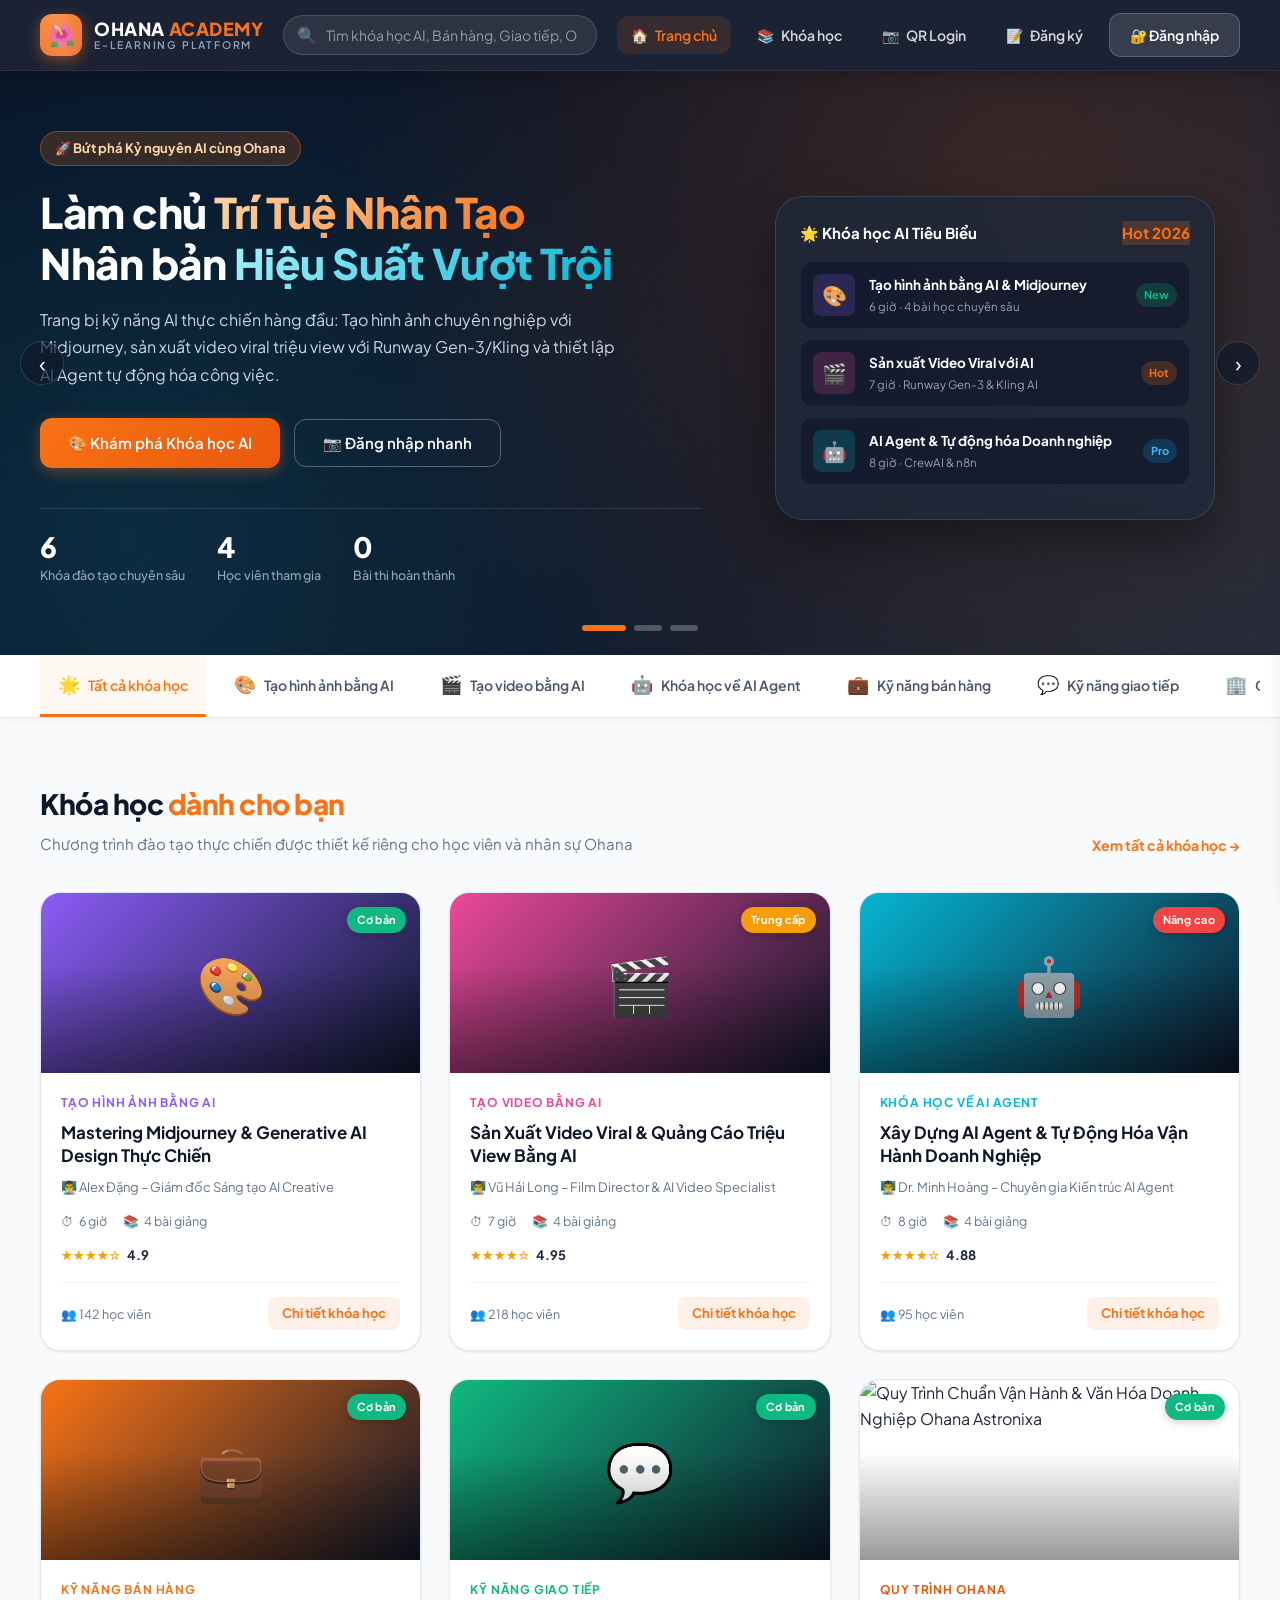
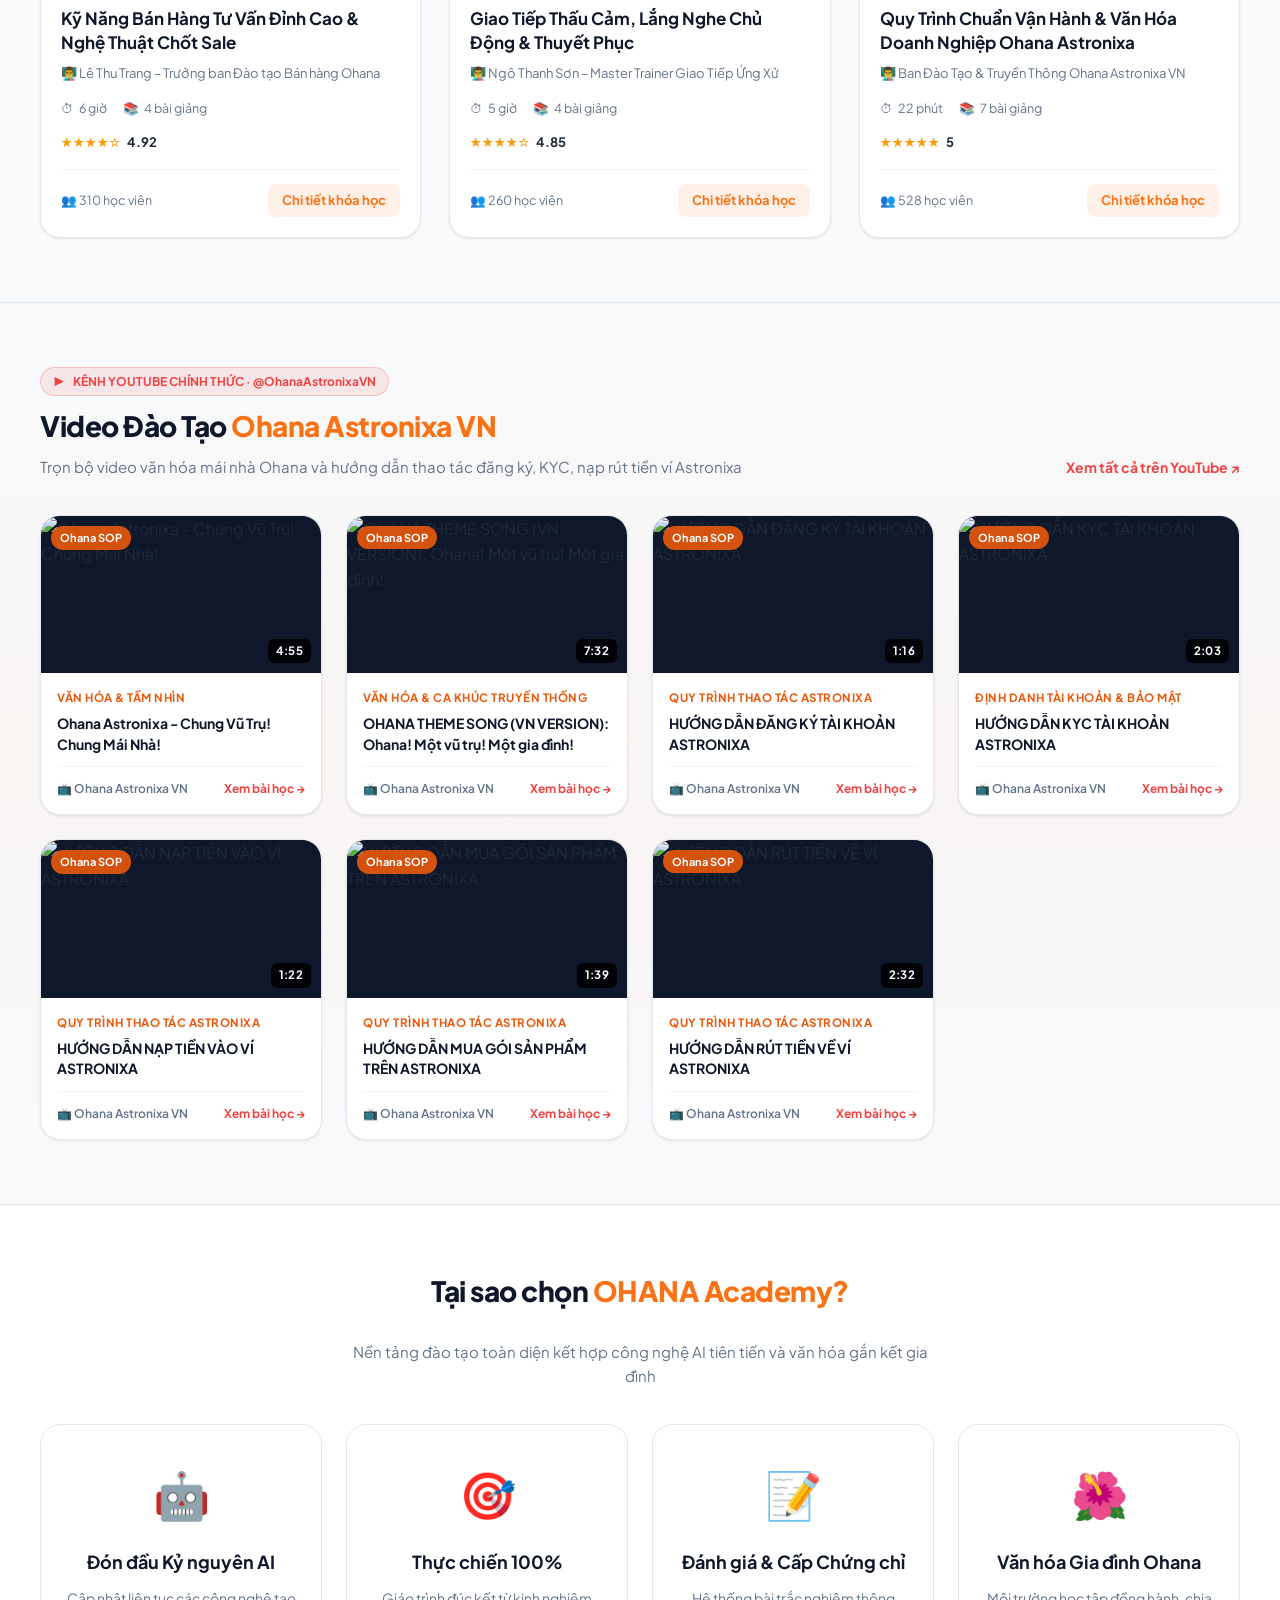
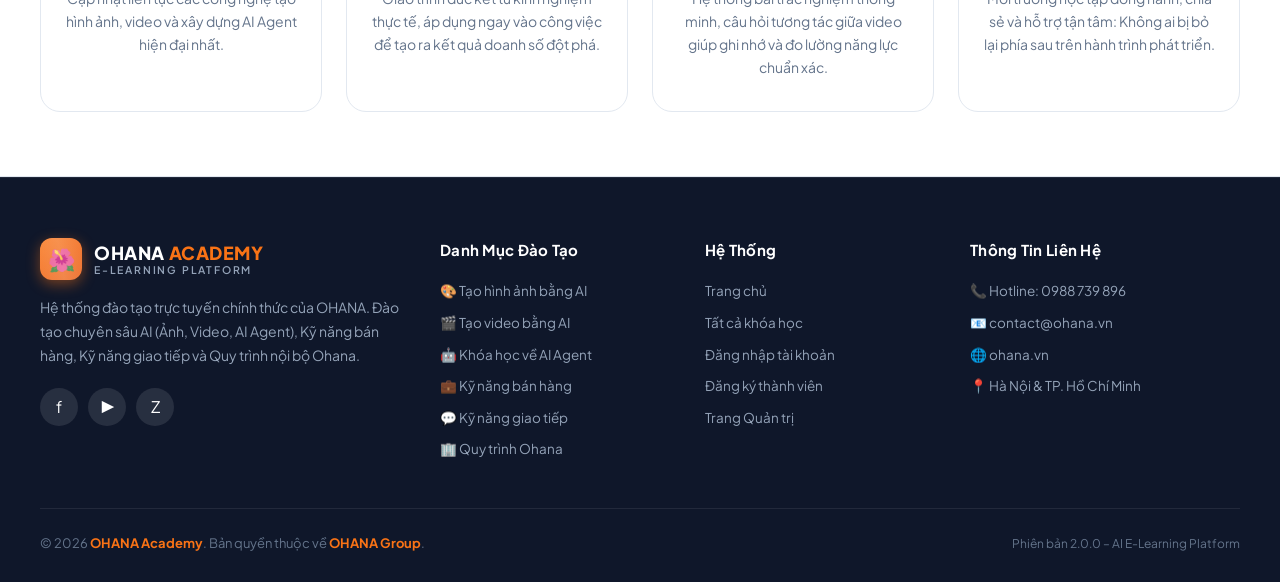
==== commit b43c719b: "Tich hop toan bo video tu kenh YouTube Ohana Astronixa VN vao he thong dao tao" ====
--- a/index.html
+++ b/index.html
@@ -319,7 +319,7 @@
             <div class="card-title"><span>📋 Khóa Học Bắt Buộc CBNV</span></div>
             <div class="course-mini" onclick="window.location='course-detail.html?id=6'">
               <div class="course-mini-icon" style="background:rgba(234,88,12,0.2);color:#ea580c;">🏢</div>
-              <div class="course-mini-info"><div class="title">Quy Trình & Văn Hóa Doanh Nghiệp Ohana</div><div class="meta">4 giờ · Dịch vụ 5 sao</div></div>
+              <div class="course-mini-info"><div class="title">Quy Trình & Văn Hóa Doanh Nghiệp Ohana Astronixa</div><div class="meta">7 video chuẩn · Astronixa SOP</div></div>
               <span class="course-mini-badge" style="background:rgba(234,88,12,0.2);color:#ea580c;">Bắt buộc</span>
             </div>
           </div>
@@ -356,6 +356,27 @@
       <a href="courses.html" class="see-all">Xem tất cả khóa học →</a>
     </div>
     <div class="courses-grid" id="coursesGrid">
+      <!-- Dynamic rendering by app.js -->
+    </div>
+  </div>
+</section>
+
+<!-- ─── Official YouTube Videos Section ────────────────────── -->
+<section class="section" style="background: linear-gradient(180deg, #f8fafc 0%, rgba(249,115,22,0.04) 50%, #f8fafc 100%); border-top: 1px solid var(--gray-200);">
+  <div class="container">
+    <div class="section-header">
+      <div>
+        <div style="display:inline-flex;align-items:center;gap:8px;background:rgba(239,68,68,0.1);color:#ef4444;font-size:12px;font-weight:700;padding:4px 12px;border-radius:20px;border:1px solid rgba(239,68,68,0.25);margin-bottom:8px;">
+          <span>▶</span> KÊNH YOUTUBE CHÍNH THỨC · @OhanaAstronixaVN
+        </div>
+        <h2 class="section-title">Video Đào Tạo <span>Ohana Astronixa VN</span></h2>
+        <p class="section-desc">Trọn bộ video văn hóa mái nhà Ohana và hướng dẫn thao tác đăng ký, KYC, nạp rút tiền ví Astronixa</p>
+      </div>
+      <a href="https://www.youtube.com/@OhanaAstronixaVN" target="_blank" rel="noopener noreferrer" class="see-all" style="color:#ef4444;border-color:rgba(239,68,68,0.35);">
+        Xem tất cả trên YouTube ↗
+      </a>
+    </div>
+    <div class="yt-videos-grid" id="ytVideosGrid">
       <!-- Dynamic rendering by app.js -->
     </div>
   </div>
@@ -410,7 +431,7 @@
         
         <div class="footer-social">
           <a href="#" id="fbLink" class="social-btn" title="Facebook" target="_blank">f</a>
-          <a href="#" id="ytLink" class="social-btn" title="YouTube" target="_blank">▶</a>
+          <a href="https://www.youtube.com/@OhanaAstronixaVN" id="ytLink" class="social-btn" title="YouTube" target="_blank">▶</a>
           <a href="#" id="zaloLink" class="social-btn" title="Zalo" target="_blank">Z</a>
         </div>
       </div>
--- a/css/style.css
+++ b/css/style.css
@@ -1186,3 +1186,165 @@
 .empty-icon { font-size: 56px; margin-bottom: 16px; }
 .empty-title { font-size: 20px; font-weight: 700; color: var(--gray-800); margin-bottom: 8px; }
 .empty-desc { font-size: 14px; color: var(--gray-500); max-width: 420px; margin: 0 auto 20px; }
+
+/* ─── Official YouTube Video Showcase ──────────────────────── */
+.yt-videos-grid {
+  display: grid;
+  grid-template-columns: repeat(auto-fill, minmax(280px, 1fr));
+  gap: 24px;
+}
+
+.yt-video-card {
+  background: var(--white);
+  border-radius: var(--radius-lg);
+  overflow: hidden;
+  border: 1px solid var(--gray-200);
+  box-shadow: var(--shadow-sm);
+  transition: var(--transition);
+  cursor: pointer;
+  display: flex;
+  flex-direction: column;
+}
+
+.yt-video-card:hover {
+  transform: translateY(-5px);
+  box-shadow: var(--shadow-lg);
+  border-color: rgba(239, 68, 68, 0.35);
+}
+
+.yt-video-thumb-wrap {
+  position: relative;
+  width: 100%;
+  aspect-ratio: 16 / 9;
+  background: #0f172a;
+  overflow: hidden;
+}
+
+.yt-video-thumb {
+  width: 100%;
+  height: 100%;
+  object-fit: cover;
+  transition: transform 0.4s ease;
+}
+
+.yt-video-card:hover .yt-video-thumb {
+  transform: scale(1.05);
+}
+
+.yt-video-overlay {
+  position: absolute;
+  inset: 0;
+  background: rgba(15, 23, 42, 0.35);
+  display: flex;
+  align-items: center;
+  justify-content: center;
+  opacity: 0;
+  transition: var(--transition-fast);
+}
+
+.yt-video-card:hover .yt-video-overlay {
+  opacity: 1;
+}
+
+.yt-play-icon {
+  width: 52px;
+  height: 52px;
+  background: #ef4444;
+  border-radius: 50%;
+  display: flex;
+  align-items: center;
+  justify-content: center;
+  color: white;
+  font-size: 20px;
+  padding-left: 4px;
+  box-shadow: 0 4px 20px rgba(239, 68, 68, 0.5);
+  transform: scale(0.9);
+  transition: transform 0.2s ease;
+}
+
+.yt-video-card:hover .yt-play-icon {
+  transform: scale(1.05);
+}
+
+.yt-video-duration {
+  position: absolute;
+  bottom: 10px;
+  right: 10px;
+  background: rgba(0, 0, 0, 0.85);
+  color: white;
+  font-size: 11.5px;
+  font-weight: 700;
+  padding: 3px 8px;
+  border-radius: 6px;
+  letter-spacing: 0.3px;
+}
+
+.yt-video-badge {
+  position: absolute;
+  top: 10px;
+  left: 10px;
+  background: rgba(234, 88, 12, 0.9);
+  color: white;
+  font-size: 11px;
+  font-weight: 700;
+  padding: 3px 9px;
+  border-radius: 99px;
+  backdrop-filter: blur(4px);
+}
+
+.yt-video-info {
+  padding: 16px;
+  display: flex;
+  flex-direction: column;
+  flex: 1;
+}
+
+.yt-video-category {
+  font-size: 11.5px;
+  font-weight: 700;
+  color: #ea580c;
+  text-transform: uppercase;
+  letter-spacing: 0.5px;
+  margin-bottom: 6px;
+}
+
+.yt-video-title {
+  font-size: 14px;
+  font-weight: 700;
+  color: var(--gray-900);
+  line-height: 1.45;
+  margin-bottom: 12px;
+  display: -webkit-box;
+  -webkit-line-clamp: 2;
+  -webkit-box-orient: vertical;
+  overflow: hidden;
+  flex: 1;
+}
+
+.yt-video-footer {
+  display: flex;
+  align-items: center;
+  justify-content: space-between;
+  padding-top: 12px;
+  border-top: 1px solid var(--gray-100);
+  font-size: 12px;
+}
+
+.yt-channel-tag {
+  color: var(--gray-500);
+  font-weight: 600;
+}
+
+.yt-watch-cta {
+  color: #ef4444;
+  font-weight: 700;
+  display: flex;
+  align-items: center;
+  gap: 4px;
+  transition: transform 0.2s ease;
+}
+
+.yt-video-card:hover .yt-watch-cta {
+  transform: translateX(3px);
+}
+
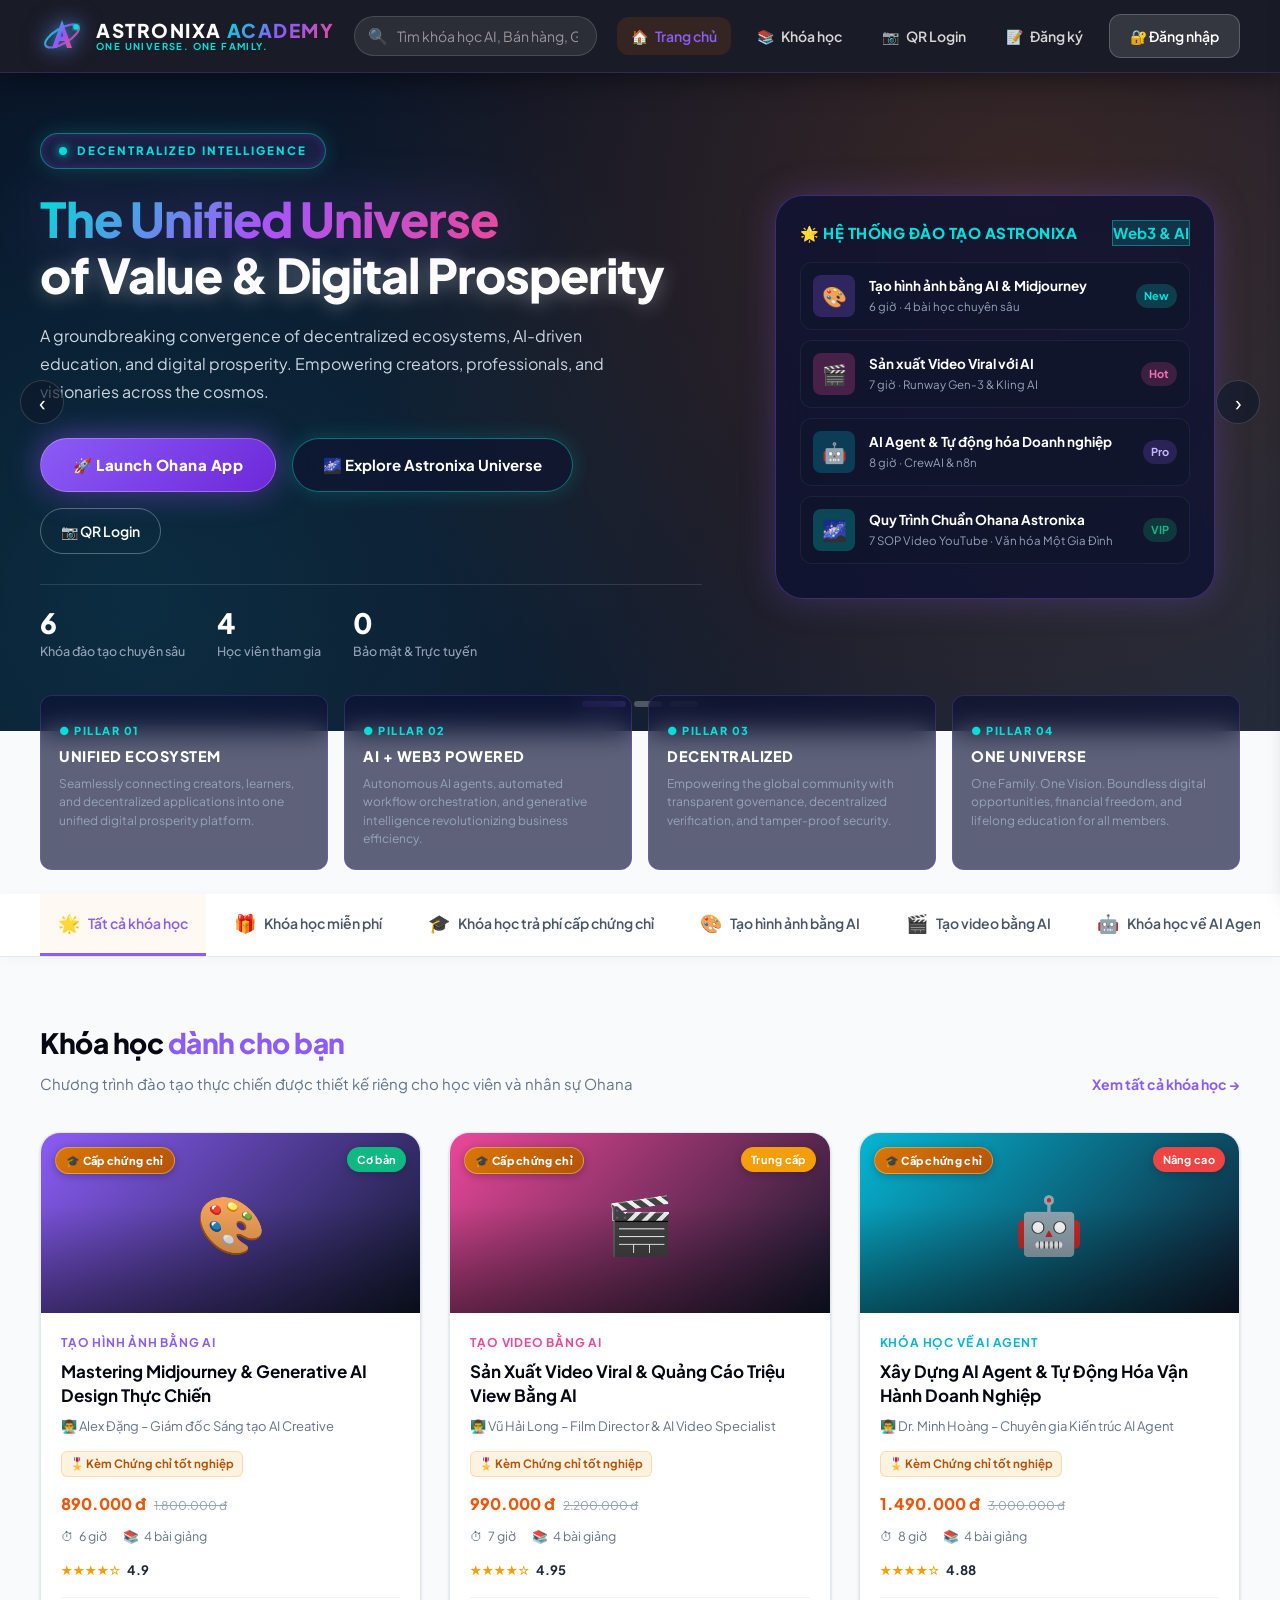
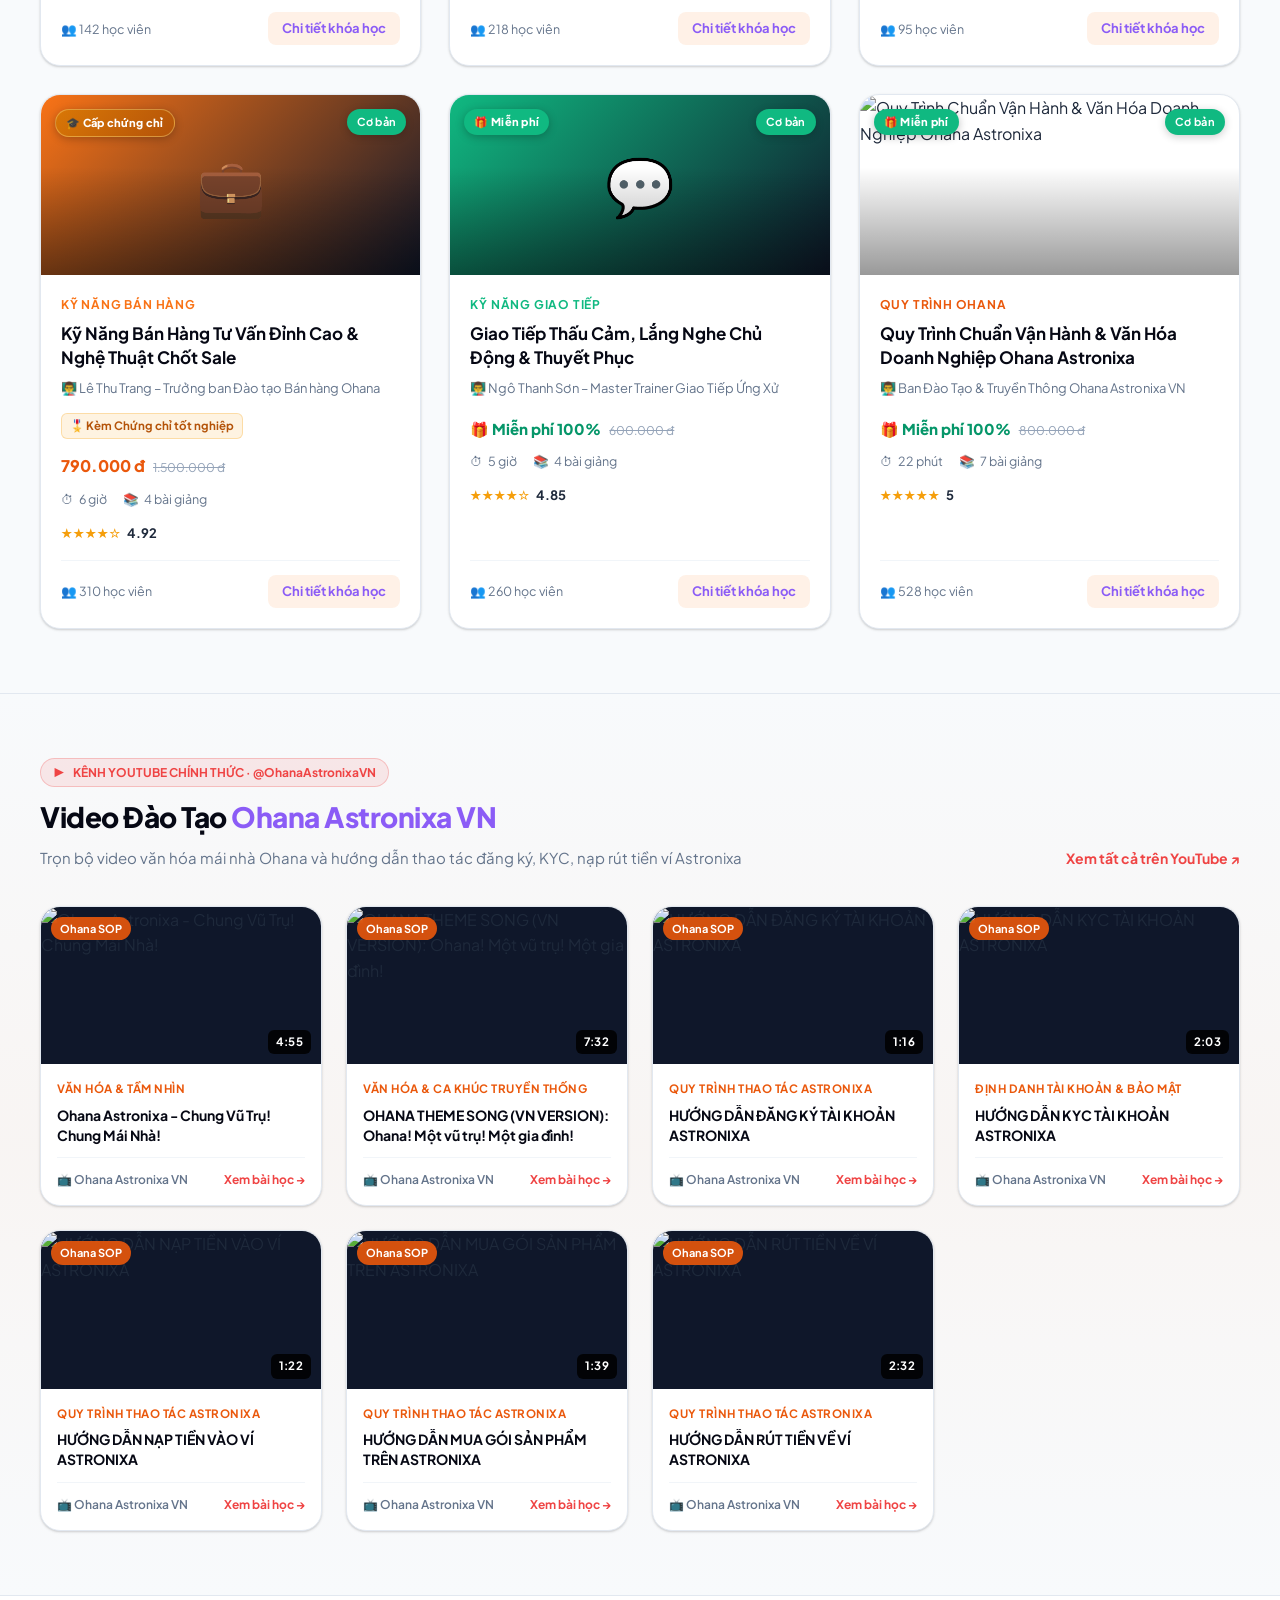
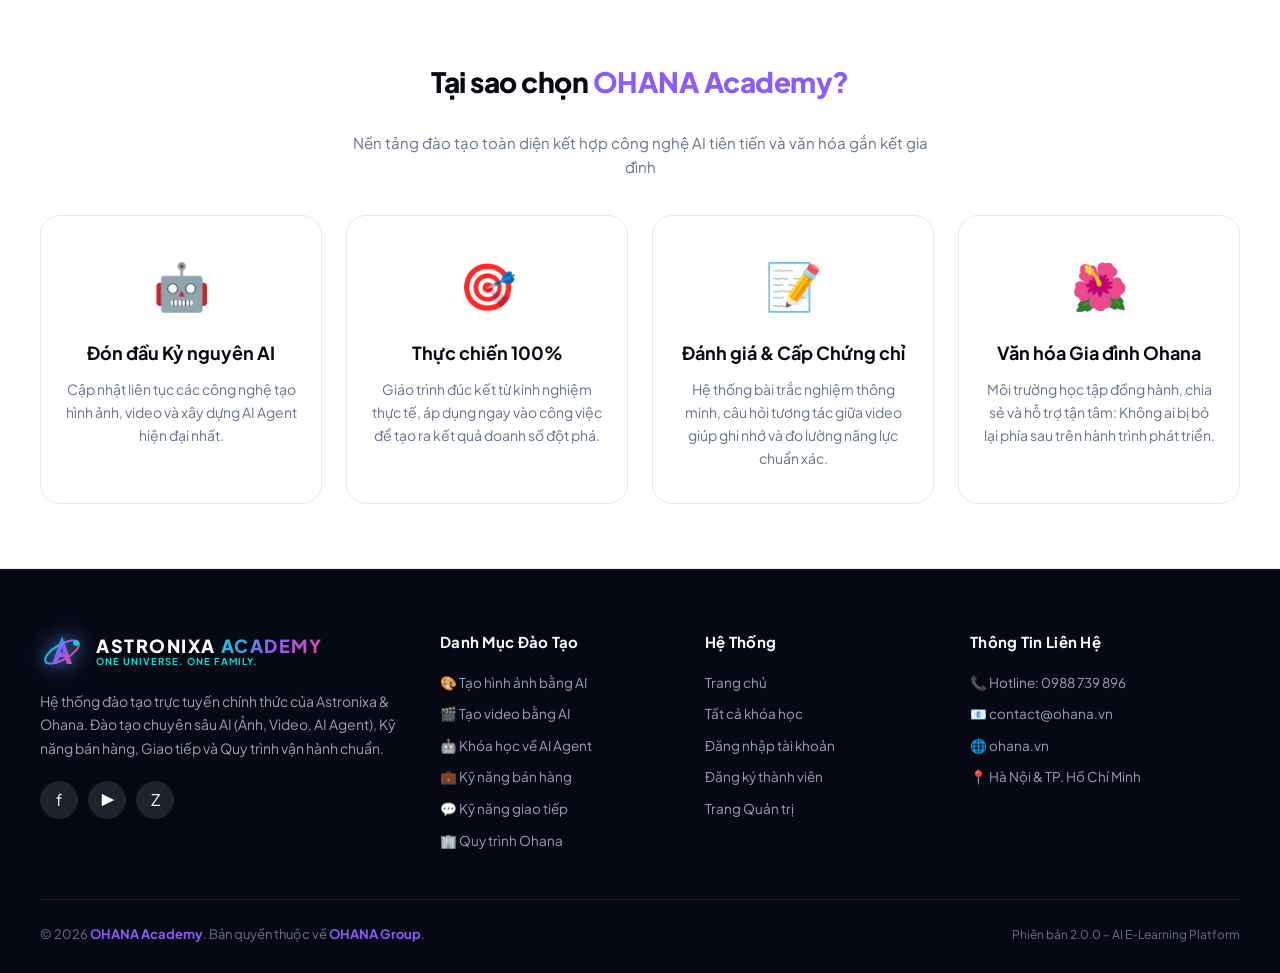
==== commit 8839697e: "feat: Rebrand to ASTRONIXA Cosmic Theme and add anti-skip anti-download video protection" ====
--- a/index.html
+++ b/index.html
@@ -109,12 +109,23 @@
 <!-- ─── Mobile Nav Overlay & Drawer ───────────────────────── -->
 <div class="mobile-nav-overlay" id="mobileNavOverlay" onclick="closeMobileNav()"></div>
 <div class="mobile-nav-panel" id="mobileNavPanel">
-  <div style="padding: 10px 24px 20px; border-bottom: 1px solid rgba(255,255,255,0.1); margin-bottom: 12px;">
+  <div style="padding: 10px 24px 20px; border-bottom: 1px solid rgba(139,92,246,0.2); margin-bottom: 12px;">
     <div style="display:flex;align-items:center;gap:10px;">
-      <div class="logo-icon" style="width:36px;height:36px;font-size:18px;">🌺</div>
+      <svg class="astronixa-logo-svg" style="width:36px;height:36px;" viewBox="0 0 44 44" fill="none" xmlns="http://www.w3.org/2000/svg">
+        <ellipse cx="22" cy="22" rx="19" ry="7.5" stroke="url(#astronixaGradMobile)" stroke-width="2.2" transform="rotate(-30 22 22)" opacity="0.95" />
+        <circle cx="36" cy="13" r="2.8" fill="#00dfd8" />
+        <path d="M22 6 L12 34 H17 L19.4 27 H24.6 L27 34 H32 L22 6 Z M20.7 22.5 L22 17.5 L23.3 22.5 H20.7 Z" fill="url(#astronixaGradMobile)" />
+        <defs>
+          <linearGradient id="astronixaGradMobile" x1="0%" y1="0%" x2="100%" y2="100%">
+            <stop offset="0%" stop-color="#00dfd8"/>
+            <stop offset="50%" stop-color="#8b5cf6"/>
+            <stop offset="100%" stop-color="#ec4899"/>
+          </linearGradient>
+        </defs>
+      </svg>
       <div class="logo-text">
-        <strong style="font-size:16px;">OHANA <span>ACADEMY</span></strong>
-        <small style="font-size:9.5px;">E-Learning Platform</small>
+        <strong style="font-size:16px;">ASTRONIXA <span>ACADEMY</span></strong>
+        <small style="font-size:9px; color:#00dfd8;">One Universe. One Family.</small>
       </div>
     </div>
   </div>
@@ -124,7 +135,7 @@
   <a href="#" class="nav-link" id="mobileAdminLink" style="display:none;"><span class="nav-icon">⚙️</span> Quản trị hệ thống</a>
   
   <div style="padding:16px 24px;border-top:1px solid rgba(255,255,255,0.08);margin-top:12px;">
-    <button onclick="openQR()" style="width:100%;padding:12px;background:rgba(255,255,255,0.08);color:white;border:1px solid rgba(255,255,255,0.18);border-radius:var(--radius);font-size:14px;font-weight:700;cursor:pointer;margin-bottom:12px;display:flex;align-items:center;gap:8px;justify-content:center;">
+    <button onclick="openQR()" style="width:100%;padding:12px;background:rgba(139,92,246,0.15);color:white;border:1px solid rgba(0,223,216,0.4);border-radius:var(--radius);font-size:14px;font-weight:700;cursor:pointer;margin-bottom:12px;display:flex;align-items:center;gap:8px;justify-content:center;box-shadow:0 0 15px rgba(0,223,216,0.2);">
       📷 Quét mã QR đăng nhập
     </button>
   </div>
@@ -135,7 +146,7 @@
   <div id="mobileUserInfo" style="display:none;padding:16px 24px;">
     <div style="color:rgba(255,255,255,0.6);font-size:12px;margin-bottom:6px;">Đang đăng nhập:</div>
     <div style="color:white;font-weight:800;font-size:15px;" id="mobileUserName"></div>
-    <div style="color:var(--ohana-orange);font-size:12px;margin-bottom:14px;" id="mobileUserRole"></div>
+    <div style="color:#00dfd8;font-size:12px;margin-bottom:14px;" id="mobileUserRole"></div>
     <button onclick="Auth.logout()" style="width:100%;padding:10px;background:rgba(239,68,68,0.15);color:#fca5a5;border:1px solid rgba(239,68,68,0.3);border-radius:var(--radius);font-size:13px;font-weight:600;cursor:pointer;">
       🚪 Đăng xuất
     </button>
@@ -146,10 +157,25 @@
 <header class="site-header">
   <div class="header-inner">
     <a href="index.html" class="logo">
-      <div class="logo-icon">🌺</div>
+      <svg class="astronixa-logo-svg" viewBox="0 0 44 44" fill="none" xmlns="http://www.w3.org/2000/svg">
+        <defs>
+          <linearGradient id="astronixaGrad" x1="0%" y1="0%" x2="100%" y2="100%">
+            <stop offset="0%" stop-color="#00dfd8"/>
+            <stop offset="50%" stop-color="#8b5cf6"/>
+            <stop offset="100%" stop-color="#ec4899"/>
+          </linearGradient>
+          <filter id="astronixaGlow" x="-20%" y="-20%" width="140%" height="140%">
+            <feGaussianBlur stdDeviation="2.5" result="blur" />
+            <feComposite in="SourceGraphic" in2="blur" operator="over" />
+          </filter>
+        </defs>
+        <ellipse cx="22" cy="22" rx="19" ry="7.5" stroke="url(#astronixaGrad)" stroke-width="2.2" transform="rotate(-30 22 22)" opacity="0.95" />
+        <circle cx="36" cy="13" r="2.8" fill="#00dfd8" filter="url(#astronixaGlow)" />
+        <path d="M22 6 L12 34 H17 L19.4 27 H24.6 L27 34 H32 L22 6 Z M20.7 22.5 L22 17.5 L23.3 22.5 H20.7 Z" fill="url(#astronixaGrad)" />
+      </svg>
       <div class="logo-text">
-        <strong>OHANA <span>ACADEMY</span></strong>
-        <small>E-Learning Platform</small>
+        <strong>ASTRONIXA <span>ACADEMY</span></strong>
+        <small>One Universe. One Family.</small>
       </div>
     </a>
 
@@ -199,62 +225,80 @@
 <section class="hero">
   <div class="hero-slider" id="heroSlider">
     
-    <!-- Slide 1: Khóa học AI -->
+    <!-- Slide 1: Astronixa Universe & Ohana Flagship -->
     <div class="hero-slide active">
       <div class="hero-bg"></div>
       <div class="hero-content">
         <div class="hero-left">
-          <div class="hero-badge">🚀 Bứt phá Kỷ nguyên AI cùng Ohana</div>
-          <h1 class="hero-title">
-            Làm chủ <span>Trí Tuệ Nhân Tạo</span><br>
-            Nhân bản <span class="tech-span">Hiệu Suất Vượt Trội</span>
+          <div class="astronixa-pill">
+            <span class="pill-dot"></span> DECENTRALIZED INTELLIGENCE
+          </div>
+          <h1 class="astronixa-hero-title">
+            <span class="gradient-text">The Unified Universe</span><br>
+            <span class="white-text">of Value & Digital Prosperity</span>
           </h1>
-          <p class="hero-desc">
-            Trang bị kỹ năng AI thực chiến hàng đầu: Tạo hình ảnh chuyên nghiệp với Midjourney, sản xuất video viral triệu view với Runway Gen-3/Kling và thiết lập AI Agent tự động hóa công việc.
+          <p class="astronixa-hero-desc">
+            A groundbreaking convergence of decentralized ecosystems, AI-driven education, and digital prosperity. Empowering creators, professionals, and visionaries across the cosmos.
           </p>
-          <div class="hero-actions">
-            <a href="courses.html?cat=1" class="btn btn-primary btn-lg">🎨 Khám phá Khóa học AI</a>
-            <button onclick="openQR()" class="btn btn-outline btn-lg">📷 Đăng nhập nhanh</button>
+          <div class="astronixa-hero-actions">
+            <a href="courses.html" class="btn btn-astronixa-primary">
+              <span>🚀 Launch Ohana App</span>
+            </a>
+            <a href="#ecosystem" class="btn btn-astronixa-glass">
+              <span>🌌 Explore Astronixa Universe</span>
+            </a>
+            <button onclick="openQR()" class="btn btn-outline" style="border-radius: var(--radius-full); padding: 13px 20px;">
+              <span>📷 QR Login</span>
+            </button>
           </div>
           <div class="hero-stats">
-            <div class="hero-stat"><div class="number" id="statCourses">6</div><div class="label">Khóa đào tạo chuyên sâu</div></div>
+            <div class="hero-stat"><div class="number" id="statCourses">8</div><div class="label">Khóa đào tạo chuyên sâu</div></div>
             <div class="hero-stat"><div class="number" id="statUsers">4</div><div class="label">Học viên tham gia</div></div>
-            <div class="hero-stat"><div class="number" id="statResults">0</div><div class="label">Bài thi hoàn thành</div></div>
+            <div class="hero-stat"><div class="number" id="statResults">100%</div><div class="label">Bảo mật & Trực tuyến</div></div>
           </div>
         </div>
 
         <div class="hero-visual">
-          <div class="hero-card-float">
+          <div class="hero-card-float" style="background: rgba(12, 16, 51, 0.75); border: 1px solid rgba(139, 92, 246, 0.35); box-shadow: 0 0 35px rgba(139, 92, 246, 0.25);">
             <div class="card-title">
-              <span>🌟 Khóa học AI Tiêu Biểu</span>
-              <span class="badge" style="background:rgba(249,115,22,0.2);color:#f97316;">Hot 2026</span>
+              <span style="color: #00dfd8; font-weight: 800; letter-spacing: 0.5px;">🌟 HỆ THỐNG ĐÀO TẠO ASTRONIXA</span>
+              <span class="badge" style="background:rgba(0,223,216,0.15);color:#00dfd8;border:1px solid rgba(0,223,216,0.4);">Web3 & AI</span>
             </div>
             
             <div class="course-mini" onclick="window.location='course-detail.html?id=1'">
-              <div class="course-mini-icon" style="background:rgba(139,92,246,0.2);color:#a78bfa;">🎨</div>
+              <div class="course-mini-icon" style="background:rgba(139,92,246,0.25);color:#a78bfa;">🎨</div>
               <div class="course-mini-info">
                 <div class="title">Tạo hình ảnh bằng AI & Midjourney</div>
                 <div class="meta">6 giờ · 4 bài học chuyên sâu</div>
               </div>
-              <span class="course-mini-badge" style="background:rgba(16,185,129,0.2);color:#10b981;">New</span>
+              <span class="course-mini-badge" style="background:rgba(0,223,216,0.2);color:#00dfd8;">New</span>
             </div>
 
             <div class="course-mini" onclick="window.location='course-detail.html?id=2'">
-              <div class="course-mini-icon" style="background:rgba(236,72,153,0.2);color:#f472b6;">🎬</div>
+              <div class="course-mini-icon" style="background:rgba(236,72,153,0.25);color:#f472b6;">🎬</div>
               <div class="course-mini-info">
                 <div class="title">Sản xuất Video Viral với AI</div>
                 <div class="meta">7 giờ · Runway Gen-3 & Kling AI</div>
               </div>
-              <span class="course-mini-badge" style="background:rgba(249,115,22,0.2);color:#f97316;">Hot</span>
+              <span class="course-mini-badge" style="background:rgba(236,72,153,0.2);color:#f472b6;">Hot</span>
             </div>
 
             <div class="course-mini" onclick="window.location='course-detail.html?id=3'">
-              <div class="course-mini-icon" style="background:rgba(6,182,212,0.2);color:#22d3ee;">🤖</div>
+              <div class="course-mini-icon" style="background:rgba(6,182,212,0.25);color:#22d3ee;">🤖</div>
               <div class="course-mini-info">
                 <div class="title">AI Agent & Tự động hóa Doanh nghiệp</div>
                 <div class="meta">8 giờ · CrewAI & n8n</div>
               </div>
-              <span class="course-mini-badge" style="background:rgba(14,165,233,0.2);color:#38bdf8;">Pro</span>
+              <span class="course-mini-badge" style="background:rgba(139,92,246,0.2);color:#c4b5fd;">Pro</span>
+            </div>
+
+            <div class="course-mini" onclick="window.location='course-detail.html?id=6'">
+              <div class="course-mini-icon" style="background:rgba(0,223,216,0.25);color:#00dfd8;">🌌</div>
+              <div class="course-mini-info">
+                <div class="title">Quy Trình Chuẩn Ohana Astronixa</div>
+                <div class="meta">7 SOP Video YouTube · Văn hóa Một Gia Đình</div>
+              </div>
+              <span class="course-mini-badge" style="background:rgba(16,185,129,0.2);color:#10b981;">VIP</span>
             </div>
           </div>
         </div>
@@ -338,6 +382,32 @@
   <button class="hero-next" id="sliderNext">›</button>
 </section>
 
+<!-- ─── 4 Ecosystem Pillars (Matching Astronixa Design) ────────── -->
+<div class="container" id="ecosystem" style="margin-top: -36px; position: relative; z-index: 10; margin-bottom: 24px;">
+  <div class="astronixa-pillars-grid">
+    <div class="astronixa-pillar-card">
+      <div class="pillar-badge">● PILLAR 01</div>
+      <div class="pillar-title">UNIFIED ECOSYSTEM</div>
+      <div class="pillar-desc">Seamlessly connecting creators, learners, and decentralized applications into one unified digital prosperity platform.</div>
+    </div>
+    <div class="astronixa-pillar-card">
+      <div class="pillar-badge">● PILLAR 02</div>
+      <div class="pillar-title">AI + WEB3 POWERED</div>
+      <div class="pillar-desc">Autonomous AI agents, automated workflow orchestration, and generative intelligence revolutionizing business efficiency.</div>
+    </div>
+    <div class="astronixa-pillar-card">
+      <div class="pillar-badge">● PILLAR 03</div>
+      <div class="pillar-title">DECENTRALIZED</div>
+      <div class="pillar-desc">Empowering the global community with transparent governance, decentralized verification, and tamper-proof security.</div>
+    </div>
+    <div class="astronixa-pillar-card">
+      <div class="pillar-badge">● PILLAR 04</div>
+      <div class="pillar-title">ONE UNIVERSE</div>
+      <div class="pillar-desc">One Family. One Vision. Boundless digital opportunities, financial freedom, and lifelong education for all members.</div>
+    </div>
+  </div>
+</div>
+
 <!-- ─── Category Bar ───────────────────────────────────────── -->
 <div class="category-bar">
   <div class="category-bar-inner" id="categoryBar">
@@ -421,13 +491,24 @@
     <div class="footer-grid">
       <div class="footer-brand">
         <div class="footer-logo">
-          <div class="logo-icon">🌺</div>
+          <svg class="astronixa-logo-svg" viewBox="0 0 44 44" fill="none" xmlns="http://www.w3.org/2000/svg">
+            <ellipse cx="22" cy="22" rx="19" ry="7.5" stroke="url(#astronixaGradFooter)" stroke-width="2.2" transform="rotate(-30 22 22)" opacity="0.95" />
+            <circle cx="36" cy="13" r="2.8" fill="#00dfd8" />
+            <path d="M22 6 L12 34 H17 L19.4 27 H24.6 L27 34 H32 L22 6 Z M20.7 22.5 L22 17.5 L23.3 22.5 H20.7 Z" fill="url(#astronixaGradFooter)" />
+            <defs>
+              <linearGradient id="astronixaGradFooter" x1="0%" y1="0%" x2="100%" y2="100%">
+                <stop offset="0%" stop-color="#00dfd8"/>
+                <stop offset="50%" stop-color="#8b5cf6"/>
+                <stop offset="100%" stop-color="#ec4899"/>
+              </linearGradient>
+            </defs>
+          </svg>
           <div class="logo-text">
-            <strong style="color:white;font-size:18px;">OHANA <span style="color:var(--ohana-orange);">ACADEMY</span></strong>
-            <small style="color:var(--gray-400);">E-Learning Platform</small>
-          </div>
-        </div>
-        <p>Hệ thống đào tạo trực tuyến chính thức của OHANA. Đào tạo chuyên sâu AI (Ảnh, Video, AI Agent), Kỹ năng bán hàng, Kỹ năng giao tiếp và Quy trình nội bộ Ohana.</p>
+            <strong style="color:white;font-size:18px;">ASTRONIXA <span style="background:var(--gradient-astronixa);-webkit-background-clip:text;-webkit-text-fill-color:transparent;">ACADEMY</span></strong>
+            <small style="color:#00dfd8;letter-spacing:1px;">One Universe. One Family.</small>
+          </div>
+        </div>
+        <p>Hệ thống đào tạo trực tuyến chính thức của Astronixa & Ohana. Đào tạo chuyên sâu AI (Ảnh, Video, AI Agent), Kỹ năng bán hàng, Giao tiếp và Quy trình vận hành chuẩn.</p>
         
         <div class="footer-social">
           <a href="#" id="fbLink" class="social-btn" title="Facebook" target="_blank">f</a>
--- a/css/style.css
+++ b/css/style.css
@@ -6,25 +6,33 @@
 
 /* ─── Design Tokens & CSS Variables ──────────────────────── */
 :root {
-  --primary:        #1e3a8a;
-  --primary-light:  #3b82f6;
-  --primary-dark:   #0f172a;
-  --primary-navy:   #091224;
-  --ohana-orange:   #f97316;
-  --ohana-coral:    #ea580c;
-  --ohana-gold:     #f59e0b;
-  --secondary:      #f97316;
-  --secondary-dark: #c2410c;
-  --accent:         #06b6d4;
-  --accent-cyan:    #0891b2;
+  --primary:        #8b5cf6;
+  --primary-light:  #a855f7;
+  --primary-dark:   #060814;
+  --primary-navy:   #0b0f24;
+  --astronixa-purple: #8b5cf6;
+  --astronixa-violet: #a855f7;
+  --astronixa-cyan:   #00dfd8;
+  --astronixa-blue:   #38bdf8;
+  --astronixa-magenta:#ec4899;
+  --astronixa-dark:   #060814;
+  --astronixa-surface:#0c1033;
+  --astronixa-card:   rgba(14, 19, 48, 0.7);
+  --ohana-orange:   #8b5cf6;
+  --ohana-coral:    #a855f7;
+  --ohana-gold:     #00dfd8;
+  --secondary:      #00dfd8;
+  --secondary-dark: #0891b2;
+  --accent:         #00dfd8;
+  --accent-cyan:    #38bdf8;
   --success:        #10b981;
   --danger:         #ef4444;
   --warning:        #f59e0b;
-  --info:           #0284c7;
+  --info:           #38bdf8;
   
-  --dark:           #0a0f1d;
-  --dark-surface:   #111827;
-  --dark-card:      #1f2937;
+  --dark:           #060814;
+  --dark-surface:   #0c1033;
+  --dark-card:      #131842;
   
   --gray-50:        #f8fafc;
   --gray-100:       #f1f5f9;
@@ -35,7 +43,7 @@
   --gray-600:       #475569;
   --gray-700:       #334155;
   --gray-800:       #1e293b;
-  --gray-900:       #0f172a;
+  --gray-900:       #060814;
   --white:          #ffffff;
   
   --radius-sm:      8px;
@@ -44,21 +52,26 @@
   --radius-xl:      28px;
   --radius-full:    9999px;
   
-  --shadow-sm:      0 1px 3px rgba(0,0,0,0.06), 0 1px 2px rgba(0,0,0,0.04);
-  --shadow:         0 4px 16px rgba(15,23,42,0.08);
-  --shadow-md:      0 10px 25px -5px rgba(15,23,42,0.1), 0 8px 10px -6px rgba(15,23,42,0.08);
-  --shadow-lg:      0 20px 35px -5px rgba(15,23,42,0.14), 0 10px 15px -5px rgba(15,23,42,0.08);
-  --shadow-xl:      0 25px 50px -12px rgba(15,23,42,0.25);
-  --shadow-orange:  0 10px 25px -5px rgba(249,115,22,0.35);
+  --shadow-sm:      0 1px 3px rgba(0,0,0,0.12), 0 1px 2px rgba(0,0,0,0.08);
+  --shadow:         0 4px 16px rgba(0,0,0,0.25);
+  --shadow-md:      0 10px 25px -5px rgba(0,0,0,0.35);
+  --shadow-lg:      0 20px 35px -5px rgba(0,0,0,0.45);
+  --shadow-xl:      0 25px 50px -12px rgba(0,0,0,0.55);
+  --shadow-orange:  0 10px 25px -5px rgba(139,92,246,0.4);
+  --shadow-astronixa: 0 0 25px rgba(139, 92, 246, 0.4), 0 0 12px rgba(0, 223, 216, 0.25);
+  --shadow-neon:    0 0 20px rgba(0, 223, 216, 0.4);
   
   --transition:     all 0.28s cubic-bezier(0.4, 0, 0.2, 1);
   --transition-fast:all 0.15s cubic-bezier(0.4, 0, 0.2, 1);
   
-  --gradient-primary: linear-gradient(135deg, #0f172a 0%, #1e3a8a 55%, #0e7490 100%);
-  --gradient-ohana:   linear-gradient(135deg, #f97316 0%, #ea580c 100%);
-  --gradient-gold:    linear-gradient(135deg, #fbbf24 0%, #d97706 100%);
-  --gradient-accent:  linear-gradient(135deg, #06b6d4 0%, #3b82f6 100%);
-  --gradient-card:    linear-gradient(180deg, rgba(255,255,255,0.04) 0%, rgba(255,255,255,0) 100%);
+  --gradient-primary: linear-gradient(135deg, #060814 0%, #0c1033 55%, #1e1b4b 100%);
+  --gradient-ohana:   linear-gradient(135deg, #00dfd8 0%, #8b5cf6 50%, #ec4899 100%);
+  --gradient-astronixa: linear-gradient(135deg, #00dfd8 0%, #8b5cf6 50%, #ec4899 100%);
+  --gradient-cosmic:  linear-gradient(180deg, #060814 0%, #0c1033 50%, #060814 100%);
+  --gradient-btn:     linear-gradient(135deg, #8b5cf6 0%, #6d28d9 100%);
+  --gradient-gold:    linear-gradient(135deg, #00dfd8 0%, #38bdf8 100%);
+  --gradient-accent:  linear-gradient(135deg, #00dfd8 0%, #8b5cf6 100%);
+  --gradient-card:    linear-gradient(180deg, rgba(255,255,255,0.06) 0%, rgba(255,255,255,0) 100%);
   
   --font: 'Plus Jakarta Sans', 'Inter', -apple-system, BlinkMacSystemFont, 'Segoe UI', sans-serif;
 }
@@ -91,27 +104,27 @@
 
 /* ─── Scrollbar ────────────────────────────────────────────── */
 ::-webkit-scrollbar { width: 7px; height: 7px; }
-::-webkit-scrollbar-track { background: var(--gray-100); }
-::-webkit-scrollbar-thumb { background: var(--gray-300); border-radius: 99px; }
-::-webkit-scrollbar-thumb:hover { background: var(--ohana-orange); }
+::-webkit-scrollbar-track { background: #060814; }
+::-webkit-scrollbar-thumb { background: rgba(139,92,246,0.5); border-radius: 99px; }
+::-webkit-scrollbar-thumb:hover { background: #00dfd8; }
 
 /* ─── Site Header ──────────────────────────────────────────── */
 .site-header {
-  background: rgba(15, 23, 42, 0.95);
-  backdrop-filter: blur(12px);
-  -webkit-backdrop-filter: blur(12px);
+  background: rgba(6, 8, 20, 0.92);
+  backdrop-filter: blur(16px);
+  -webkit-backdrop-filter: blur(16px);
   position: sticky;
   top: 0;
   z-index: 1000;
-  border-bottom: 1px solid rgba(255, 255, 255, 0.08);
-  box-shadow: 0 4px 20px rgba(0, 0, 0, 0.25);
+  border-bottom: 1px solid rgba(139, 92, 246, 0.22);
+  box-shadow: 0 4px 30px rgba(0, 0, 0, 0.5);
 }
 
 .header-inner {
   max-width: 1240px;
   margin: 0 auto;
   padding: 0 20px;
-  height: 70px;
+  height: 72px;
   display: flex;
   align-items: center;
   justify-content: space-between;
@@ -126,52 +139,51 @@
   text-decoration: none;
 }
 
+.astronixa-logo-svg {
+  width: 44px;
+  height: 44px;
+  filter: drop-shadow(0 0 12px rgba(139, 92, 246, 0.7)) drop-shadow(0 0 4px rgba(0, 223, 216, 0.4));
+  transition: transform 0.3s ease;
+}
+.logo:hover .astronixa-logo-svg {
+  transform: rotate(8deg) scale(1.06);
+}
+
 .logo-icon {
   width: 42px;
   height: 42px;
-  background: var(--gradient-ohana);
-  border-radius: var(--radius);
+  background: var(--gradient-astronixa);
+  border-radius: 50%;
   display: flex;
   align-items: center;
   justify-content: center;
   font-size: 22px;
   color: white;
-  box-shadow: 0 4px 14px rgba(249, 115, 22, 0.45);
+  box-shadow: 0 0 20px rgba(139, 92, 246, 0.6);
   position: relative;
   overflow: hidden;
-}
-
-.logo-icon::after {
-  content: '';
-  position: absolute;
-  top: -50%; left: -50%;
-  width: 200%; height: 200%;
-  background: linear-gradient(45deg, transparent, rgba(255,255,255,0.25), transparent);
-  transform: rotate(35deg);
-  animation: shine 4s infinite;
-}
-
-@keyframes shine {
-  0% { transform: translateX(-100%) rotate(35deg); }
-  30%, 100% { transform: translateX(100%) rotate(35deg); }
 }
 
 .logo-text { display: flex; flex-direction: column; line-height: 1.15; }
 .logo-text strong {
   color: var(--white);
-  font-size: 18px;
-  font-weight: 800;
-  letter-spacing: 0.5px;
-  display: flex;
-  align-items: center;
-  gap: 4px;
-}
-.logo-text strong span { color: var(--ohana-orange); }
+  font-size: 19px;
+  font-weight: 900;
+  letter-spacing: 1.5px;
+  display: flex;
+  align-items: center;
+  gap: 5px;
+}
+.logo-text strong span {
+  background: var(--gradient-astronixa);
+  -webkit-background-clip: text;
+  -webkit-text-fill-color: transparent;
+}
 .logo-text small {
-  color: var(--gray-400);
-  font-size: 10.5px;
-  font-weight: 600;
-  letter-spacing: 1.8px;
+  color: #00dfd8;
+  font-size: 9.5px;
+  font-weight: 700;
+  letter-spacing: 1.4px;
   text-transform: uppercase;
 }
 
@@ -543,9 +555,351 @@
   transition: var(--transition-fast);
 }
 .course-mini:hover {
-  background: rgba(249, 115, 22, 0.1);
-  border-color: rgba(249, 115, 22, 0.3);
+  background: rgba(139, 92, 246, 0.15);
+  border-color: rgba(0, 223, 216, 0.5);
   transform: translateX(4px);
+  box-shadow: 0 4px 20px rgba(0, 223, 216, 0.15);
+}
+
+/* ─── Astronixa Dedicated Cosmic Hero & Ecosystem Styles ─── */
+.astronixa-pill {
+  display: inline-flex;
+  align-items: center;
+  gap: 10px;
+  padding: 8px 18px;
+  background: rgba(139, 92, 246, 0.12);
+  border: 1px solid rgba(0, 223, 216, 0.45);
+  border-radius: var(--radius-full);
+  color: #00dfd8;
+  font-size: 11.5px;
+  font-weight: 800;
+  letter-spacing: 2px;
+  text-transform: uppercase;
+  margin-bottom: 22px;
+  box-shadow: 0 0 20px rgba(0, 223, 216, 0.2), inset 0 0 10px rgba(139, 92, 246, 0.2);
+}
+.astronixa-pill .pill-dot {
+  width: 8px;
+  height: 8px;
+  border-radius: 50%;
+  background: #00dfd8;
+  box-shadow: 0 0 10px #00dfd8;
+  animation: pillGlow 2s infinite ease-in-out;
+}
+@keyframes pillGlow {
+  0%, 100% { transform: scale(1); opacity: 1; box-shadow: 0 0 10px #00dfd8; }
+  50% { transform: scale(1.3); opacity: 0.7; box-shadow: 0 0 18px #a855f7; }
+}
+
+.astronixa-hero-title {
+  font-size: 48px;
+  font-weight: 900;
+  line-height: 1.15;
+  letter-spacing: -1px;
+  margin-bottom: 20px;
+}
+.astronixa-hero-title .gradient-text {
+  background: linear-gradient(135deg, #00dfd8 0%, #a855f7 50%, #ec4899 100%);
+  -webkit-background-clip: text;
+  -webkit-text-fill-color: transparent;
+  filter: drop-shadow(0 0 30px rgba(168, 85, 247, 0.4));
+}
+.astronixa-hero-title .white-text {
+  color: #ffffff;
+  text-shadow: 0 2px 20px rgba(255, 255, 255, 0.35);
+}
+
+.astronixa-hero-desc {
+  font-size: 16px;
+  color: #cbd5e1;
+  line-height: 1.75;
+  margin-bottom: 32px;
+  max-width: 620px;
+}
+
+.astronixa-hero-actions {
+  display: flex;
+  align-items: center;
+  gap: 16px;
+  margin-bottom: 30px;
+  flex-wrap: wrap;
+}
+
+.btn-astronixa-primary {
+  background: linear-gradient(135deg, #8b5cf6 0%, #6d28d9 100%);
+  color: white !important;
+  padding: 14px 32px;
+  border-radius: var(--radius-full);
+  font-weight: 800;
+  font-size: 15px;
+  letter-spacing: 0.5px;
+  box-shadow: 0 0 30px rgba(139, 92, 246, 0.6), 0 4px 15px rgba(0,0,0,0.4);
+  border: 1px solid rgba(255, 255, 255, 0.25);
+  display: inline-flex;
+  align-items: center;
+  gap: 10px;
+  transition: all 0.3s ease;
+  cursor: pointer;
+}
+.btn-astronixa-primary:hover {
+  transform: translateY(-2px);
+  box-shadow: 0 0 40px rgba(139, 92, 246, 0.8), 0 6px 20px rgba(0,0,0,0.5);
+  border-color: #00dfd8;
+}
+
+.btn-astronixa-glass {
+  background: rgba(14, 19, 48, 0.65);
+  color: #ffffff !important;
+  padding: 14px 30px;
+  border-radius: var(--radius-full);
+  font-weight: 700;
+  font-size: 15px;
+  border: 1px solid rgba(0, 223, 216, 0.45);
+  backdrop-filter: blur(16px);
+  -webkit-backdrop-filter: blur(16px);
+  box-shadow: 0 0 20px rgba(0, 223, 216, 0.2);
+  display: inline-flex;
+  align-items: center;
+  gap: 10px;
+  transition: all 0.3s ease;
+  cursor: pointer;
+}
+.btn-astronixa-glass:hover {
+  background: rgba(0, 223, 216, 0.15);
+  border-color: #00dfd8;
+  transform: translateY(-2px);
+  box-shadow: 0 0 30px rgba(0, 223, 216, 0.4);
+}
+
+/* 4 Pillars Grid (Matching the Screenshot) */
+.astronixa-pillars {
+  width: 100%;
+  margin-top: 40px;
+  padding-top: 30px;
+  border-top: 1px solid rgba(139, 92, 246, 0.2);
+}
+.astronixa-pillars-grid {
+  display: grid;
+  grid-template-columns: repeat(4, 1fr);
+  gap: 16px;
+  width: 100%;
+}
+@media (max-width: 960px) {
+  .astronixa-pillars-grid {
+    grid-template-columns: repeat(2, 1fr);
+  }
+}
+@media (max-width: 600px) {
+  .astronixa-pillars-grid {
+    grid-template-columns: 1fr;
+  }
+}
+.astronixa-pillar-card {
+  background: rgba(12, 16, 51, 0.65);
+  border: 1px solid rgba(139, 92, 246, 0.25);
+  border-radius: var(--radius);
+  padding: 20px 18px;
+  backdrop-filter: blur(14px);
+  -webkit-backdrop-filter: blur(14px);
+  transition: all 0.3s ease;
+  position: relative;
+  overflow: hidden;
+}
+.astronixa-pillar-card::before {
+  content: '';
+  position: absolute;
+  top: 0; left: 0; right: 0;
+  height: 2px;
+  background: var(--gradient-astronixa);
+  opacity: 0;
+  transition: opacity 0.3s ease;
+}
+.astronixa-pillar-card:hover {
+  transform: translateY(-4px);
+  border-color: rgba(0, 223, 216, 0.6);
+  box-shadow: 0 10px 30px rgba(0, 0, 0, 0.5), 0 0 25px rgba(0, 223, 216, 0.3);
+  background: rgba(18, 24, 66, 0.8);
+}
+.astronixa-pillar-card:hover::before {
+  opacity: 1;
+}
+.pillar-badge {
+  display: inline-flex;
+  align-items: center;
+  gap: 6px;
+  font-size: 11px;
+  font-weight: 800;
+  letter-spacing: 1.5px;
+  text-transform: uppercase;
+  color: #00dfd8;
+  margin-bottom: 6px;
+}
+.pillar-title {
+  font-size: 14.5px;
+  font-weight: 800;
+  color: #ffffff;
+  margin-bottom: 6px;
+  letter-spacing: 0.5px;
+}
+.pillar-desc {
+  font-size: 12px;
+  color: #94a3b8;
+  line-height: 1.55;
+}
+
+/* ─── Video Protection & Anti-skip Engine ──────────────────── */
+.video-container {
+  position: relative;
+  background: #060814;
+  border-radius: var(--radius-lg);
+  overflow: hidden;
+  box-shadow: 0 20px 50px rgba(0,0,0,0.7), 0 0 30px rgba(139, 92, 246, 0.25);
+  border: 1px solid rgba(139, 92, 246, 0.3);
+  user-select: none;
+  -webkit-user-select: none;
+}
+.video-watermark {
+  position: absolute;
+  top: 16px;
+  right: 16px;
+  z-index: 25;
+  pointer-events: none;
+  opacity: 0.85;
+  animation: watermarkDrift 25s infinite ease-in-out alternate;
+}
+@keyframes watermarkDrift {
+  0% { transform: translate(0, 0); }
+  25% { transform: translate(-30px, 50px); }
+  50% { transform: translate(-15px, 100px); }
+  75% { transform: translate(-60px, 30px); }
+  100% { transform: translate(-20px, 140px); }
+}
+.watermark-inner {
+  display: flex;
+  flex-direction: column;
+  align-items: flex-end;
+  background: rgba(6, 8, 20, 0.75);
+  padding: 6px 12px;
+  border-radius: 8px;
+  border: 1px solid rgba(0, 223, 216, 0.4);
+  backdrop-filter: blur(10px);
+}
+.wm-brand {
+  font-size: 10px;
+  font-weight: 800;
+  letter-spacing: 1.2px;
+  color: #00dfd8;
+}
+.wm-user {
+  font-size: 11px;
+  font-weight: 700;
+  color: #ffffff;
+}
+.wm-warning {
+  font-size: 9px;
+  color: #a855f7;
+  letter-spacing: 0.5px;
+  font-weight: 600;
+}
+.video-seek-toast {
+  position: absolute;
+  top: 50%;
+  left: 50%;
+  transform: translate(-50%, -50%) scale(0.9);
+  background: rgba(6, 8, 20, 0.95);
+  border: 2px solid #ef4444;
+  border-radius: var(--radius);
+  padding: 16px 24px;
+  box-shadow: 0 15px 45px rgba(239, 68, 68, 0.5);
+  z-index: 50;
+  opacity: 0;
+  visibility: hidden;
+  transition: all 0.25s cubic-bezier(0.4, 0, 0.2, 1);
+  pointer-events: none;
+  max-width: 90%;
+  backdrop-filter: blur(12px);
+}
+.video-seek-toast.show {
+  opacity: 1;
+  visibility: visible;
+  transform: translate(-50%, -50%) scale(1);
+}
+.seek-toast-content {
+  display: flex;
+  align-items: center;
+  gap: 14px;
+}
+.seek-toast-icon { font-size: 30px; }
+.seek-toast-content strong {
+  color: #ef4444;
+  font-size: 15px;
+  display: block;
+}
+.seek-toast-content p {
+  color: #e2e8f0;
+  font-size: 12.5px;
+  margin-top: 3px;
+}
+.video-bar {
+  display: flex;
+  align-items: center;
+  justify-content: space-between;
+  gap: 16px;
+  padding: 14px 20px;
+  background: #060814;
+  border-top: 1px solid rgba(139, 92, 246, 0.2);
+  border-radius: 0 0 var(--radius-lg) var(--radius-lg);
+  flex-wrap: wrap;
+}
+.video-bar-left {
+  display: flex;
+  align-items: center;
+  gap: 10px;
+}
+.v-status-badge {
+  padding: 4px 10px;
+  border-radius: 99px;
+  background: rgba(139, 92, 246, 0.2);
+  border: 1px solid rgba(139, 92, 246, 0.4);
+  color: #c4b5fd;
+  font-size: 11px;
+  font-weight: 700;
+}
+.v-status-badge.completed {
+  background: rgba(16, 185, 129, 0.2);
+  border-color: rgba(16, 185, 129, 0.4);
+  color: #6ee7b7;
+}
+.video-track {
+  flex: 1;
+  min-width: 140px;
+  height: 8px;
+  background: rgba(255,255,255,0.1);
+  border-radius: 99px;
+  overflow: hidden;
+  position: relative;
+}
+.video-track-fill {
+  height: 100%;
+  background: var(--gradient-astronixa);
+  width: 0%;
+  box-shadow: 0 0 10px rgba(0, 223, 216, 0.8);
+  transition: width 0.3s ease;
+}
+.video-bar-right {
+  display: flex;
+  align-items: center;
+  gap: 12px;
+}
+.video-time {
+  font-size: 13px;
+  font-weight: 800;
+  color: #00dfd8;
+}
+.video-duration {
+  font-size: 12px;
+  color: #94a3b8;
+  font-family: monospace;
 }
 
 .course-mini-icon {
@@ -1348,3 +1702,366 @@
   transform: translateX(3px);
 }
 
+/* ─── Course Badges & Pricing ──────────────────────────────── */
+.course-type-badge {
+  position: absolute;
+  top: 14px;
+  left: 14px;
+  font-size: 11px;
+  font-weight: 800;
+  padding: 4px 10px;
+  border-radius: var(--radius-full);
+  letter-spacing: 0.3px;
+  box-shadow: 0 2px 8px rgba(0,0,0,0.25);
+  display: inline-flex;
+  align-items: center;
+  gap: 4px;
+  z-index: 2;
+}
+.course-type-badge.free {
+  background: #10b981;
+  color: white;
+}
+.course-type-badge.cert {
+  background: linear-gradient(135deg, #d97706, #b45309);
+  color: #fff;
+  border: 1px solid rgba(253, 230, 138, 0.4);
+}
+
+.course-pricing-row {
+  display: flex;
+  align-items: baseline;
+  gap: 8px;
+  margin-top: 4px;
+  margin-bottom: 10px;
+}
+.course-price-val {
+  font-size: 16px;
+  font-weight: 800;
+  color: #ea580c;
+}
+.course-price-val.free {
+  color: #059669;
+  font-size: 15px;
+}
+.course-price-orig {
+  font-size: 12px;
+  color: var(--gray-400);
+  text-decoration: line-through;
+}
+.course-cert-pill {
+  display: inline-flex;
+  align-items: center;
+  gap: 4px;
+  font-size: 11.5px;
+  font-weight: 700;
+  color: #b45309;
+  background: rgba(245, 158, 11, 0.12);
+  border: 1px solid rgba(245, 158, 11, 0.28);
+  padding: 3px 8px;
+  border-radius: 6px;
+  margin-bottom: 10px;
+  width: fit-content;
+}
+
+/* ─── Certificate Guarantee Box on Course Detail ───────────── */
+.cert-guarantee-card {
+  margin-top: 20px;
+  padding: 18px;
+  background: linear-gradient(135deg, #fffbeb 0%, #fef3c7 100%);
+  border: 1.5px solid #fde68a;
+  border-radius: var(--radius-lg);
+  display: flex;
+  gap: 14px;
+  align-items: flex-start;
+  box-shadow: 0 4px 14px rgba(245, 158, 11, 0.08);
+}
+.cert-guarantee-icon {
+  font-size: 32px;
+  flex-shrink: 0;
+  line-height: 1;
+}
+.cert-guarantee-info {
+  flex: 1;
+}
+.cert-guarantee-title {
+  font-size: 14px;
+  font-weight: 800;
+  color: #92400e;
+  margin-bottom: 4px;
+}
+.cert-guarantee-desc {
+  font-size: 12.5px;
+  color: #78350f;
+  line-height: 1.55;
+  margin-bottom: 10px;
+}
+.btn-cert-preview {
+  display: inline-flex;
+  align-items: center;
+  gap: 6px;
+  font-size: 12px;
+  font-weight: 700;
+  color: #b45309;
+  background: white;
+  border: 1px solid #fcd34d;
+  padding: 6px 12px;
+  border-radius: var(--radius-full);
+  cursor: pointer;
+  transition: var(--transition-fast);
+}
+.btn-cert-preview:hover {
+  background: #fef3c7;
+  color: #78350f;
+  transform: translateY(-1px);
+}
+
+/* ─── Certificate Award Modal & Sheet (Print Ready) ────────── */
+.cert-modal-overlay {
+  position: fixed;
+  inset: 0;
+  background: rgba(15, 23, 42, 0.75);
+  backdrop-filter: blur(6px);
+  z-index: 1050;
+  display: none;
+  align-items: center;
+  justify-content: center;
+  padding: 20px;
+  overflow-y: auto;
+}
+.cert-modal-overlay.show {
+  display: flex;
+}
+.cert-modal-dialog {
+  max-width: 860px;
+  width: 100%;
+  background: white;
+  border-radius: 16px;
+  box-shadow: 0 25px 60px rgba(0,0,0,0.35);
+  overflow: hidden;
+  position: relative;
+  animation: modalIn 0.3s cubic-bezier(0.16, 1, 0.3, 1);
+}
+.cert-modal-topbar {
+  display: flex;
+  justify-content: space-between;
+  align-items: center;
+  padding: 14px 22px;
+  background: #0f172a;
+  color: white;
+}
+.cert-modal-topbar h4 {
+  font-size: 15px;
+  font-weight: 700;
+  margin: 0;
+  display: flex;
+  align-items: center;
+  gap: 8px;
+}
+.cert-modal-actions {
+  display: flex;
+  align-items: center;
+  gap: 10px;
+}
+.cert-print-btn {
+  background: var(--gradient-ohana);
+  color: white;
+  border: none;
+  font-size: 12.5px;
+  font-weight: 700;
+  padding: 6px 14px;
+  border-radius: 8px;
+  cursor: pointer;
+  display: inline-flex;
+  align-items: center;
+  gap: 6px;
+}
+.cert-close-btn {
+  background: rgba(255,255,255,0.15);
+  color: white;
+  border: none;
+  font-size: 16px;
+  width: 32px;
+  height: 32px;
+  border-radius: 50%;
+  cursor: pointer;
+  display: flex;
+  align-items: center;
+  justify-content: center;
+}
+
+/* Certificate Canvas/Paper (Golden Navy Certificate Style) */
+.certificate-sheet {
+  background: #ffffff;
+  padding: 36px;
+  position: relative;
+  color: #1e293b;
+  font-family: 'Inter', -apple-system, BlinkMacSystemFont, 'Segoe UI', Roboto, sans-serif;
+  user-select: none;
+}
+.certificate-frame {
+  border: 4px double #d97706;
+  border-radius: 12px;
+  padding: 30px 26px;
+  position: relative;
+  background: radial-gradient(circle at center, #ffffff 60%, #fffdf7 100%);
+  outline: 1px solid #fde68a;
+  outline-offset: -10px;
+}
+.certificate-watermark {
+  position: absolute;
+  top: 50%;
+  left: 50%;
+  transform: translate(-50%, -50%);
+  font-size: 220px;
+  opacity: 0.035;
+  pointer-events: none;
+}
+.cert-header {
+  text-align: center;
+  margin-bottom: 20px;
+}
+.cert-logo {
+  display: inline-flex;
+  align-items: center;
+  gap: 8px;
+  font-weight: 900;
+  font-size: 20px;
+  letter-spacing: 2px;
+  color: #0f172a;
+}
+.cert-logo span { color: #ea580c; }
+.cert-subheading {
+  font-size: 11px;
+  text-transform: uppercase;
+  letter-spacing: 2.5px;
+  color: #64748b;
+  font-weight: 700;
+  margin-top: 4px;
+}
+.cert-main-title {
+  font-size: 24px;
+  font-weight: 900;
+  color: #b45309;
+  text-transform: uppercase;
+  letter-spacing: 2px;
+  margin: 12px 0 6px;
+}
+.cert-award-to {
+  font-size: 13px;
+  color: #64748b;
+  font-style: italic;
+  margin-bottom: 6px;
+}
+.cert-student-name {
+  font-size: 26px;
+  font-weight: 900;
+  color: #0f172a;
+  padding: 4px 0;
+  border-bottom: 2px solid #d97706;
+  display: inline-block;
+  min-width: 260px;
+  margin-bottom: 10px;
+  font-family: Georgia, 'Times New Roman', serif;
+}
+.cert-reason {
+  font-size: 13.5px;
+  color: #475569;
+  max-width: 600px;
+  margin: 0 auto 8px;
+  line-height: 1.55;
+}
+.cert-course-name {
+  font-size: 18px;
+  font-weight: 800;
+  color: #ea580c;
+  margin-bottom: 16px;
+}
+.cert-meta-grid {
+  display: flex;
+  justify-content: center;
+  gap: 24px;
+  font-size: 12px;
+  color: #64748b;
+  margin-bottom: 22px;
+  border-top: 1px dashed #e2e8f0;
+  border-bottom: 1px dashed #e2e8f0;
+  padding: 8px 0;
+}
+.cert-meta-item strong { color: #0f172a; }
+
+.cert-footer-signatures {
+  display: grid;
+  grid-template-columns: 1fr auto 1fr;
+  align-items: flex-end;
+  gap: 16px;
+  margin-top: 8px;
+}
+.cert-sign-col {
+  text-align: center;
+}
+.cert-sign-space {
+  height: 46px;
+  display: flex;
+  align-items: center;
+  justify-content: center;
+  font-family: 'Brush Script MT', cursive, Georgia, serif;
+  font-size: 22px;
+  color: #1e3a8a;
+}
+.cert-sign-title {
+  font-size: 12px;
+  font-weight: 700;
+  color: #0f172a;
+}
+.cert-sign-desc {
+  font-size: 10.5px;
+  color: #64748b;
+}
+.cert-seal-badge {
+  width: 76px;
+  height: 76px;
+  border: 3px solid #dc2626;
+  border-radius: 50%;
+  display: flex;
+  flex-direction: column;
+  align-items: center;
+  justify-content: center;
+  color: #dc2626;
+  font-size: 9px;
+  font-weight: 800;
+  text-transform: uppercase;
+  letter-spacing: 0.5px;
+  box-shadow: 0 0 0 3px rgba(220, 38, 38, 0.15);
+  transform: rotate(-10deg);
+  background: rgba(254, 242, 242, 0.6);
+  user-select: none;
+}
+.cert-seal-badge span { font-size: 15px; }
+
+.cert-bottom-bar {
+  margin-top: 20px;
+  display: flex;
+  justify-content: space-between;
+  align-items: center;
+  font-size: 10.5px;
+  color: #94a3b8;
+  border-top: 1px solid #f1f5f9;
+  padding-top: 8px;
+}
+
+@media print {
+  body * { visibility: hidden !important; }
+  .certificate-sheet, .certificate-sheet * { visibility: visible !important; }
+  .certificate-sheet {
+    position: fixed !important;
+    left: 0 !important;
+    top: 0 !important;
+    width: 100vw !important;
+    height: 100vh !important;
+    padding: 20px !important;
+    background: white !important;
+  }
+  .cert-modal-topbar { display: none !important; }
+}
+
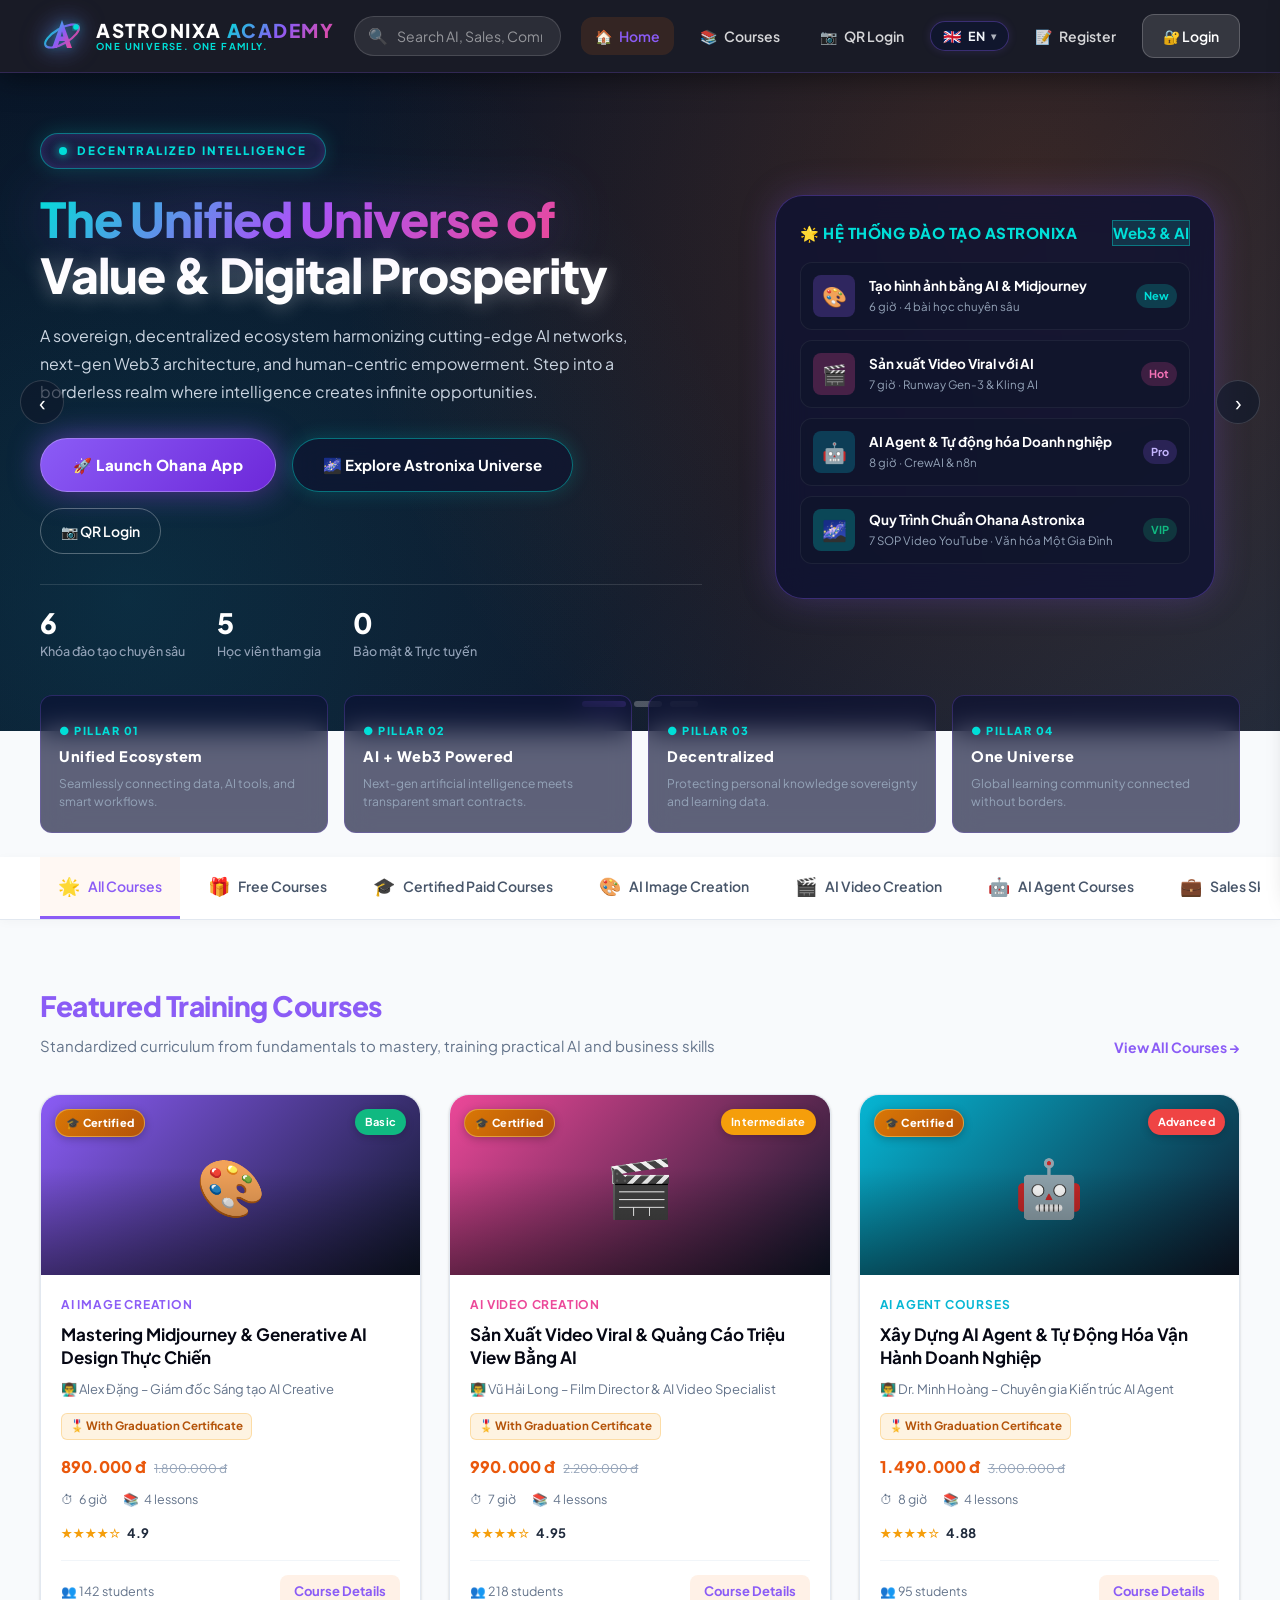
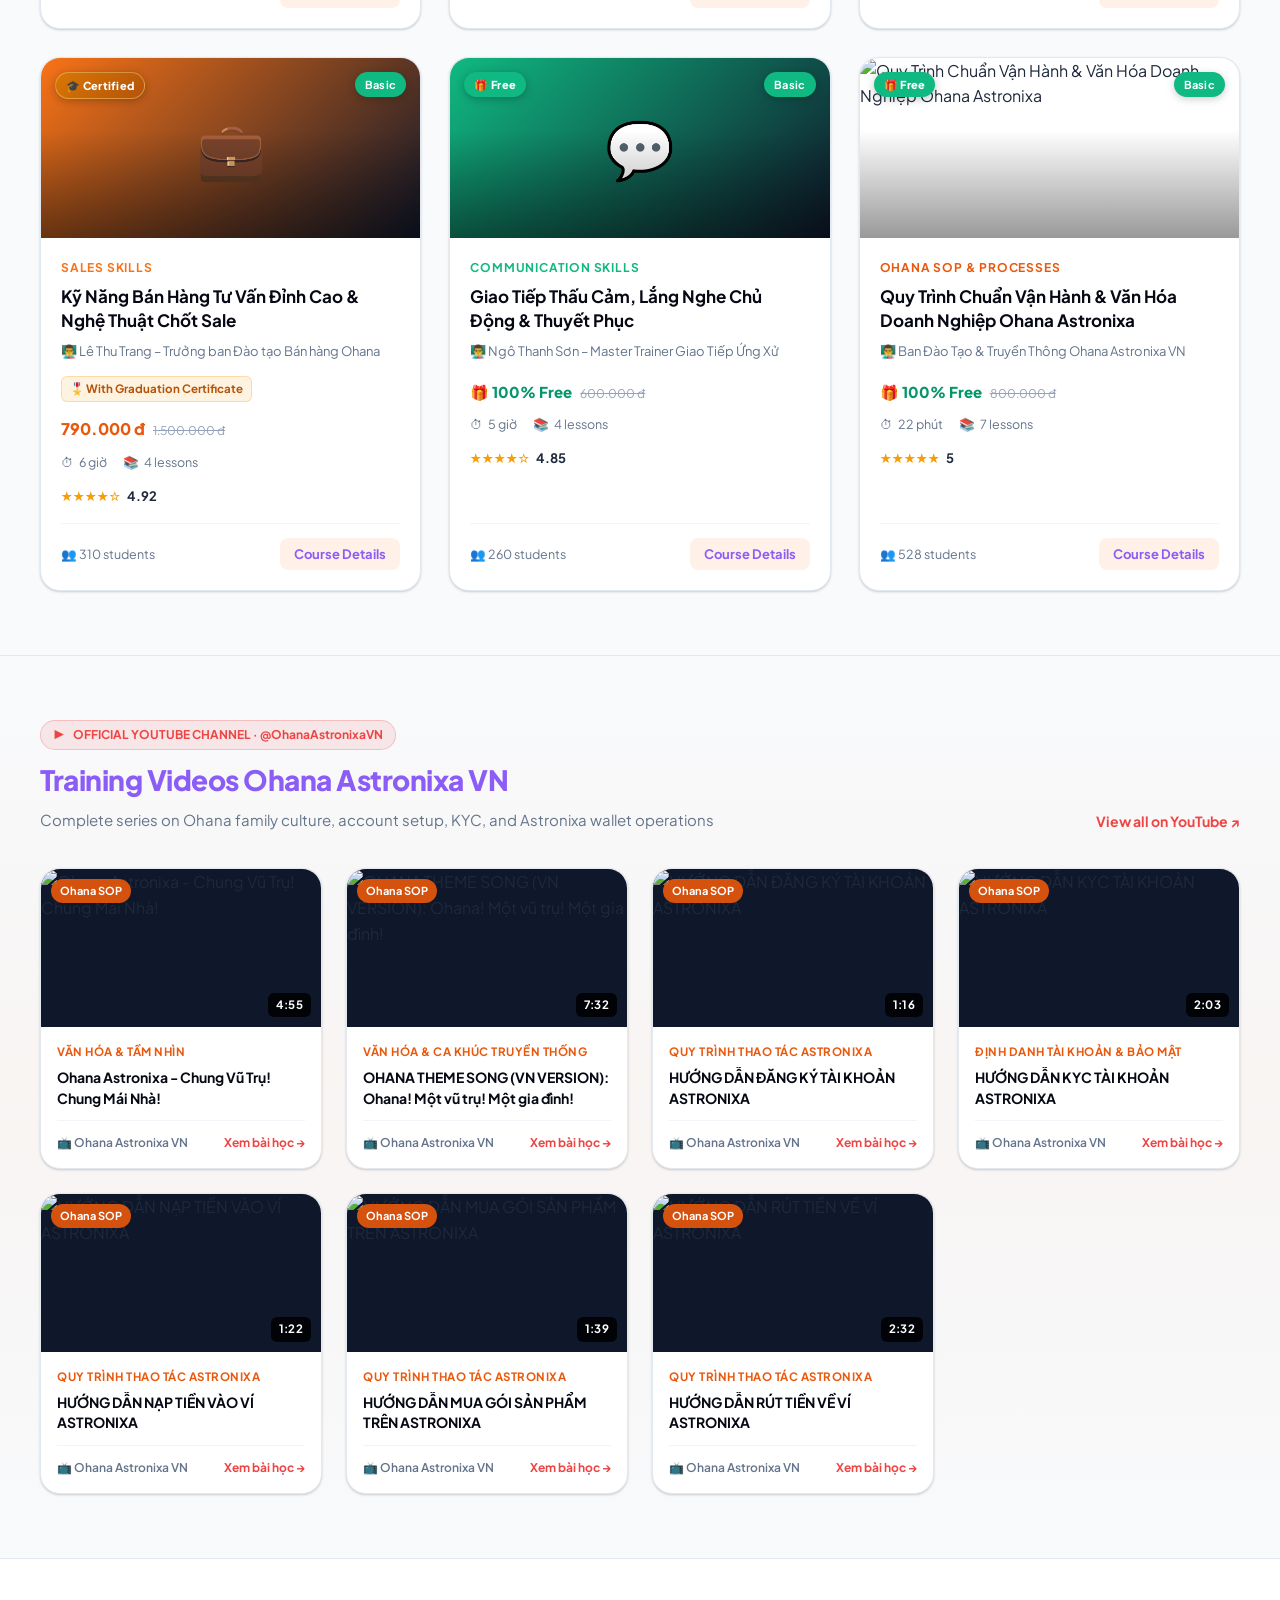
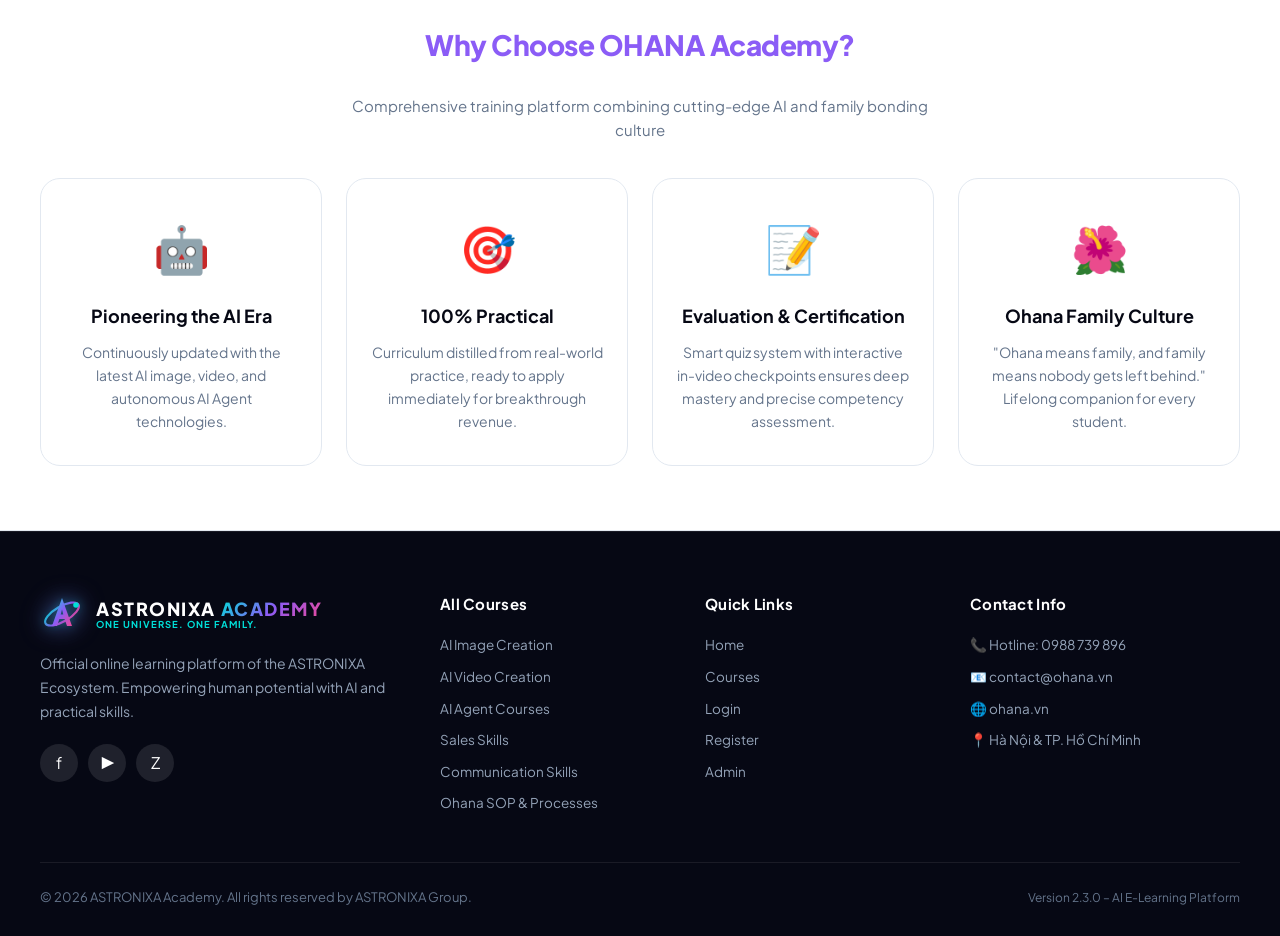
==== commit 667be8cb: "feat: Add 5-language selector (VI, EN, FR, ZH, JA) and update Admin account to vanhaitech.86@gmail.c" ====
--- a/index.html
+++ b/index.html
@@ -73,11 +73,11 @@
 
     <div style="font-size:12.5px;color:var(--gray-500);margin-bottom:12px;">Hoặc chọn tài khoản đăng nhập nhanh:</div>
     <div class="qr-demo-accounts">
-      <div class="qr-demo-item" onclick="qrLogin('admin@ohana.vn','admin123')">
+      <div class="qr-demo-item" onclick="qrLogin('vanhaitech.86@gmail.com','Admin123456a@')">
         <span class="qr-demo-icon">👑</span>
         <div class="qr-demo-info">
-          <div class="name">Admin Ohana</div>
-          <div class="role">Quản trị viên</div>
+          <div class="name">Admin Vũ Hải</div>
+          <div class="role">Quản trị viên Cấp cao</div>
         </div>
       </div>
       <div class="qr-demo-item" onclick="qrLogin('nhanvien.moi@ohana.vn','123456')">
@@ -134,6 +134,17 @@
   <a href="courses.html" class="nav-link"><span class="nav-icon">📚</span> Danh mục khóa học</a>
   <a href="#" class="nav-link" id="mobileAdminLink" style="display:none;"><span class="nav-icon">⚙️</span> Quản trị hệ thống</a>
   
+  <div class="mobile-lang-row">
+    <span class="mobile-lang-label" data-i18n="lang_label">🌐 Ngôn ngữ / Language:</span>
+    <div class="mobile-lang-options">
+      <button type="button" class="m-lang-btn active" data-lang="vi" onclick="I18n.setLanguage('vi')">🇻🇳 VI</button>
+      <button type="button" class="m-lang-btn" data-lang="en" onclick="I18n.setLanguage('en')">🇬🇧 EN</button>
+      <button type="button" class="m-lang-btn" data-lang="fr" onclick="I18n.setLanguage('fr')">🇫🇷 FR</button>
+      <button type="button" class="m-lang-btn" data-lang="zh" onclick="I18n.setLanguage('zh')">🇨🇳 ZH</button>
+      <button type="button" class="m-lang-btn" data-lang="ja" onclick="I18n.setLanguage('ja')">🇯🇵 JA</button>
+    </div>
+  </div>
+
   <div style="padding:16px 24px;border-top:1px solid rgba(255,255,255,0.08);margin-top:12px;">
     <button onclick="openQR()" style="width:100%;padding:12px;background:rgba(139,92,246,0.15);color:white;border:1px solid rgba(0,223,216,0.4);border-radius:var(--radius);font-size:14px;font-weight:700;cursor:pointer;margin-bottom:12px;display:flex;align-items:center;gap:8px;justify-content:center;box-shadow:0 0 15px rgba(0,223,216,0.2);">
       📷 Quét mã QR đăng nhập
@@ -144,7 +155,7 @@
   <a href="auth.html?tab=register" class="btn-register" id="mobileRegisterBtn">📝 Đăng ký tài khoản mới</a>
   
   <div id="mobileUserInfo" style="display:none;padding:16px 24px;">
-    <div style="color:rgba(255,255,255,0.6);font-size:12px;margin-bottom:6px;">Đang đăng nhập:</div>
+    <div style="color:rgba(255,255,255,0.6);font-size:12px;margin-bottom:6px;" data-i18n="logged_in_as">Đang đăng nhập:</div>
     <div style="color:white;font-weight:800;font-size:15px;" id="mobileUserName"></div>
     <div style="color:#00dfd8;font-size:12px;margin-bottom:14px;" id="mobileUserRole"></div>
     <button onclick="Auth.logout()" style="width:100%;padding:10px;background:rgba(239,68,68,0.15);color:#fca5a5;border:1px solid rgba(239,68,68,0.3);border-radius:var(--radius);font-size:13px;font-weight:600;cursor:pointer;">
@@ -181,19 +192,46 @@
 
     <form class="header-search" id="globalSearchForm">
       <span class="search-icon">🔍</span>
-      <input type="text" id="globalSearchInput" placeholder="Tìm khóa học AI, Bán hàng, Giao tiếp, Ohana...">
+      <input type="text" id="globalSearchInput" placeholder="Tìm khóa học AI, Bán hàng, Giao tiếp, Ohana..." data-i18n-placeholder="search_placeholder">
     </form>
 
     <nav class="header-nav">
-      <a href="index.html" class="nav-link active"><span>🏠</span> Trang chủ</a>
-      <a href="courses.html" class="nav-link"><span>📚</span> Khóa học</a>
-      <a href="admin.html" class="nav-link" id="adminNavLink" style="display:none;"><span>⚙️</span> Quản trị</a>
+      <a href="index.html" class="nav-link active"><span>🏠</span> <span data-i18n="nav_home">Trang chủ</span></a>
+      <a href="courses.html" class="nav-link"><span>📚</span> <span data-i18n="nav_courses">Khóa học</span></a>
+      <a href="admin.html" class="nav-link" id="adminNavLink" style="display:none;"><span>⚙️</span> <span data-i18n="nav_admin">Quản trị</span></a>
       <button onclick="openQR()" class="nav-link" style="background:none;border:none;cursor:pointer;" title="Quét QR đăng nhập">
-        <span>📷</span> QR Login
+        <span>📷</span> <span data-i18n="nav_qr">QR Login</span>
       </button>
-      <a href="auth.html?tab=register" class="nav-link" id="registerNavBtn"><span>📝</span> Đăng ký</a>
+
+      <!-- Language Selector -->
+      <div class="lang-selector" id="langSelector">
+        <button type="button" class="lang-selector-btn" id="langSelectorBtn" onclick="I18n.toggleDropdown(event)" aria-label="Select Language">
+          <span class="lang-flag" id="langFlag">🇻🇳</span>
+          <span class="lang-text" id="langText">VI</span>
+          <span class="lang-arrow">▾</span>
+        </button>
+        <div class="lang-menu" id="langMenu">
+          <button type="button" class="lang-item active" data-lang="vi" onclick="I18n.setLanguage('vi')">
+            <span class="flag">🇻🇳</span> <span class="name">Tiếng Việt</span>
+          </button>
+          <button type="button" class="lang-item" data-lang="en" onclick="I18n.setLanguage('en')">
+            <span class="flag">🇬🇧</span> <span class="name">English</span>
+          </button>
+          <button type="button" class="lang-item" data-lang="fr" onclick="I18n.setLanguage('fr')">
+            <span class="flag">🇫🇷</span> <span class="name">Français</span>
+          </button>
+          <button type="button" class="lang-item" data-lang="zh" onclick="I18n.setLanguage('zh')">
+            <span class="flag">🇨🇳</span> <span class="name">中文</span>
+          </button>
+          <button type="button" class="lang-item" data-lang="ja" onclick="I18n.setLanguage('ja')">
+            <span class="flag">🇯🇵</span> <span class="name">日本語</span>
+          </button>
+        </div>
+      </div>
+
+      <a href="auth.html?tab=register" class="nav-link" id="registerNavBtn"><span>📝</span> <span data-i18n="nav_register">Đăng ký</span></a>
       <a href="auth.html" class="btn btn-login" id="loginBtn">
-        <span>🔐 Đăng nhập</span>
+        <span>🔐 <span data-i18n="nav_login">Đăng nhập</span></span>
       </a>
 
       <!-- User Logged In Menu -->
@@ -206,10 +244,10 @@
             <div class="name" id="userName">User</div>
             <div class="role" id="userRoleBadge">Thành viên</div>
           </div>
-          <a href="courses.html" class="dropdown-item"><span>📚</span> Khóa học của tôi</a>
-          <a href="admin.html" class="dropdown-item" id="dropdownAdminLink" style="display:none;"><span>⚙️</span> Trang Quản trị</a>
+          <a href="courses.html" class="dropdown-item"><span>📚</span> <span data-i18n="nav_my_courses">Khóa học của tôi</span></a>
+          <a href="admin.html" class="dropdown-item" id="dropdownAdminLink" style="display:none;"><span>⚙️</span> <span data-i18n="nav_admin_panel">Trang Quản trị</span></a>
           <div class="dropdown-divider"></div>
-          <a href="#" class="dropdown-item logout" data-action="logout"><span>🚪</span> Đăng xuất</a>
+          <a href="#" class="dropdown-item logout" data-action="logout"><span>🚪</span> <span data-i18n="nav_logout">Đăng xuất</span></a>
         </div>
       </div>
     </nav>
@@ -231,24 +269,24 @@
       <div class="hero-content">
         <div class="hero-left">
           <div class="astronixa-pill">
-            <span class="pill-dot"></span> DECENTRALIZED INTELLIGENCE
+            <span class="pill-dot"></span> <span data-i18n="hero_badge">DECENTRALIZED INTELLIGENCE</span>
           </div>
           <h1 class="astronixa-hero-title">
-            <span class="gradient-text">The Unified Universe</span><br>
-            <span class="white-text">of Value & Digital Prosperity</span>
+            <span class="gradient-text" data-i18n="hero_title_1">The Unified Universe</span><br>
+            <span class="white-text" data-i18n="hero_title_grad">of Value & Digital Prosperity</span>
           </h1>
-          <p class="astronixa-hero-desc">
+          <p class="astronixa-hero-desc" data-i18n="hero_desc">
             A groundbreaking convergence of decentralized ecosystems, AI-driven education, and digital prosperity. Empowering creators, professionals, and visionaries across the cosmos.
           </p>
           <div class="astronixa-hero-actions">
             <a href="courses.html" class="btn btn-astronixa-primary">
-              <span>🚀 Launch Ohana App</span>
+              <span>🚀 <span data-i18n="hero_btn_app">Launch Ohana App</span></span>
             </a>
             <a href="#ecosystem" class="btn btn-astronixa-glass">
-              <span>🌌 Explore Astronixa Universe</span>
+              <span>🌌 <span data-i18n="hero_btn_universe">Explore Astronixa Universe</span></span>
             </a>
             <button onclick="openQR()" class="btn btn-outline" style="border-radius: var(--radius-full); padding: 13px 20px;">
-              <span>📷 QR Login</span>
+              <span>📷 <span data-i18n="nav_qr">QR Login</span></span>
             </button>
           </div>
           <div class="hero-stats">
@@ -387,23 +425,23 @@
   <div class="astronixa-pillars-grid">
     <div class="astronixa-pillar-card">
       <div class="pillar-badge">● PILLAR 01</div>
-      <div class="pillar-title">UNIFIED ECOSYSTEM</div>
-      <div class="pillar-desc">Seamlessly connecting creators, learners, and decentralized applications into one unified digital prosperity platform.</div>
+      <div class="pillar-title" data-i18n="pillar_1_title">UNIFIED ECOSYSTEM</div>
+      <div class="pillar-desc" data-i18n="pillar_1_desc">Seamlessly connecting creators, learners, and decentralized applications into one unified digital prosperity platform.</div>
     </div>
     <div class="astronixa-pillar-card">
       <div class="pillar-badge">● PILLAR 02</div>
-      <div class="pillar-title">AI + WEB3 POWERED</div>
-      <div class="pillar-desc">Autonomous AI agents, automated workflow orchestration, and generative intelligence revolutionizing business efficiency.</div>
+      <div class="pillar-title" data-i18n="pillar_2_title">AI + WEB3 POWERED</div>
+      <div class="pillar-desc" data-i18n="pillar_2_desc">Autonomous AI agents, automated workflow orchestration, and generative intelligence revolutionizing business efficiency.</div>
     </div>
     <div class="astronixa-pillar-card">
       <div class="pillar-badge">● PILLAR 03</div>
-      <div class="pillar-title">DECENTRALIZED</div>
-      <div class="pillar-desc">Empowering the global community with transparent governance, decentralized verification, and tamper-proof security.</div>
+      <div class="pillar-title" data-i18n="pillar_3_title">DECENTRALIZED</div>
+      <div class="pillar-desc" data-i18n="pillar_3_desc">Empowering the global community with transparent governance, decentralized verification, and tamper-proof security.</div>
     </div>
     <div class="astronixa-pillar-card">
       <div class="pillar-badge">● PILLAR 04</div>
-      <div class="pillar-title">ONE UNIVERSE</div>
-      <div class="pillar-desc">One Family. One Vision. Boundless digital opportunities, financial freedom, and lifelong education for all members.</div>
+      <div class="pillar-title" data-i18n="pillar_4_title">ONE UNIVERSE</div>
+      <div class="pillar-desc" data-i18n="pillar_4_desc">One Family. One Vision. Boundless digital opportunities, financial freedom, and lifelong education for all members.</div>
     </div>
   </div>
 </div>
@@ -416,14 +454,14 @@
 </div>
 
 <!-- ─── Courses Grid Section ───────────────────────────────── -->
-<section class="section">
+<section class="section" id="featuredCourses">
   <div class="container">
     <div class="section-header">
       <div>
-        <h2 class="section-title">Khóa học <span>dành cho bạn</span></h2>
-        <p class="section-desc">Chương trình đào tạo thực chiến được thiết kế riêng cho học viên và nhân sự Ohana</p>
-      </div>
-      <a href="courses.html" class="see-all">Xem tất cả khóa học →</a>
+        <h2 class="section-title"><span data-i18n="sec_featured_title">Khóa học</span> <span data-i18n="sec_featured_title_grad">dành cho bạn</span></h2>
+        <p class="section-desc" data-i18n="sec_featured_desc">Chương trình đào tạo thực chiến được thiết kế riêng cho học viên và nhân sự Ohana</p>
+      </div>
+      <a href="courses.html" class="see-all" data-i18n="sec_see_all">Xem tất cả khóa học →</a>
     </div>
     <div class="courses-grid" id="coursesGrid">
       <!-- Dynamic rendering by app.js -->
@@ -437,12 +475,12 @@
     <div class="section-header">
       <div>
         <div style="display:inline-flex;align-items:center;gap:8px;background:rgba(239,68,68,0.1);color:#ef4444;font-size:12px;font-weight:700;padding:4px 12px;border-radius:20px;border:1px solid rgba(239,68,68,0.25);margin-bottom:8px;">
-          <span>▶</span> KÊNH YOUTUBE CHÍNH THỨC · @OhanaAstronixaVN
-        </div>
-        <h2 class="section-title">Video Đào Tạo <span>Ohana Astronixa VN</span></h2>
-        <p class="section-desc">Trọn bộ video văn hóa mái nhà Ohana và hướng dẫn thao tác đăng ký, KYC, nạp rút tiền ví Astronixa</p>
-      </div>
-      <a href="https://www.youtube.com/@OhanaAstronixaVN" target="_blank" rel="noopener noreferrer" class="see-all" style="color:#ef4444;border-color:rgba(239,68,68,0.35);">
+          <span>▶</span> <span data-i18n="sec_yt_badge">KÊNH YOUTUBE CHÍNH THỨC · @OhanaAstronixaVN</span>
+        </div>
+        <h2 class="section-title"><span data-i18n="sec_yt_title">Video Đào Tạo</span> <span data-i18n="sec_yt_title_grad">Ohana Astronixa VN</span></h2>
+        <p class="section-desc" data-i18n="sec_yt_desc">Trọn bộ video văn hóa mái nhà Ohana và hướng dẫn thao tác đăng ký, KYC, nạp rút tiền ví Astronixa</p>
+      </div>
+      <a href="https://www.youtube.com/@OhanaAstronixaVN" target="_blank" rel="noopener noreferrer" class="see-all" style="color:#ef4444;border-color:rgba(239,68,68,0.35);" data-i18n="sec_yt_all">
         Xem tất cả trên YouTube ↗
       </a>
     </div>
@@ -456,30 +494,30 @@
 <section class="section" style="background:var(--white);border-top:1px solid var(--gray-200);border-bottom:1px solid var(--gray-200);">
   <div class="container">
     <div class="section-header" style="text-align:center;flex-direction:column;align-items:center;">
-      <h2 class="section-title">Tại sao chọn <span>OHANA Academy?</span></h2>
-      <p class="section-desc" style="max-width:600px;">Nền tảng đào tạo toàn diện kết hợp công nghệ AI tiên tiến và văn hóa gắn kết gia đình</p>
+      <h2 class="section-title"><span data-i18n="sec_why_title">Tại sao chọn</span> <span data-i18n="sec_why_title_grad">OHANA Academy?</span></h2>
+      <p class="section-desc" style="max-width:600px;" data-i18n="sec_why_desc">Nền tảng đào tạo toàn diện kết hợp công nghệ AI tiên tiến và văn hóa gắn kết gia đình</p>
     </div>
 
     <div class="features-grid">
       <div class="feature-card fade-in-up stagger-1">
         <div class="feature-icon">🤖</div>
-        <h3 class="feature-title">Đón đầu Kỷ nguyên AI</h3>
-        <p class="feature-desc">Cập nhật liên tục các công nghệ tạo hình ảnh, video và xây dựng AI Agent hiện đại nhất.</p>
+        <h3 class="feature-title" data-i18n="val_ai_title">Đón đầu Kỷ nguyên AI</h3>
+        <p class="feature-desc" data-i18n="val_ai_desc">Cập nhật liên tục các công nghệ tạo hình ảnh, video và xây dựng AI Agent hiện đại nhất.</p>
       </div>
       <div class="feature-card fade-in-up stagger-2">
         <div class="feature-icon">🎯</div>
-        <h3 class="feature-title">Thực chiến 100%</h3>
-        <p class="feature-desc">Giáo trình đúc kết từ kinh nghiệm thực tế, áp dụng ngay vào công việc để tạo ra kết quả doanh số đột phá.</p>
+        <h3 class="feature-title" data-i18n="val_practical_title">Thực chiến 100%</h3>
+        <p class="feature-desc" data-i18n="val_practical_desc">Giáo trình đúc kết từ kinh nghiệm thực tế, áp dụng ngay vào công việc để tạo ra kết quả doanh số đột phá.</p>
       </div>
       <div class="feature-card fade-in-up stagger-3">
         <div class="feature-icon">📝</div>
-        <h3 class="feature-title">Đánh giá & Cấp Chứng chỉ</h3>
-        <p class="feature-desc">Hệ thống bài trắc nghiệm thông minh, câu hỏi tương tác giữa video giúp ghi nhớ và đo lường năng lực chuẩn xác.</p>
+        <h3 class="feature-title" data-i18n="val_cert_title">Đánh giá & Cấp Chứng chỉ</h3>
+        <p class="feature-desc" data-i18n="val_cert_desc">Hệ thống bài trắc nghiệm thông minh, câu hỏi tương tác giữa video giúp ghi nhớ và đo lường năng lực chuẩn xác.</p>
       </div>
       <div class="feature-card fade-in-up stagger-4">
         <div class="feature-icon">🌺</div>
-        <h3 class="feature-title">Văn hóa Gia đình Ohana</h3>
-        <p class="feature-desc">Môi trường học tập đồng hành, chia sẻ và hỗ trợ tận tâm: Không ai bị bỏ lại phía sau trên hành trình phát triển.</p>
+        <h3 class="feature-title" data-i18n="val_family_title">Văn hóa Gia đình Ohana</h3>
+        <p class="feature-desc" data-i18n="val_family_desc">Môi trường học tập đồng hành, chia sẻ và hỗ trợ tận tâm: Không ai bị bỏ lại phía sau trên hành trình phát triển.</p>
       </div>
     </div>
   </div>
@@ -508,7 +546,7 @@
             <small style="color:#00dfd8;letter-spacing:1px;">One Universe. One Family.</small>
           </div>
         </div>
-        <p>Hệ thống đào tạo trực tuyến chính thức của Astronixa & Ohana. Đào tạo chuyên sâu AI (Ảnh, Video, AI Agent), Kỹ năng bán hàng, Giao tiếp và Quy trình vận hành chuẩn.</p>
+        <p data-i18n="footer_slogan">Hệ thống đào tạo trực tuyến chính thức của Astronixa & Ohana. Đào tạo chuyên sâu AI (Ảnh, Video, AI Agent), Kỹ năng bán hàng, Giao tiếp và Quy trình vận hành chuẩn.</p>
         
         <div class="footer-social">
           <a href="#" id="fbLink" class="social-btn" title="Facebook" target="_blank">f</a>
@@ -518,30 +556,30 @@
       </div>
 
       <div>
-        <h4 class="footer-col-title">Danh Mục Đào Tạo</h4>
+        <h4 class="footer-col-title" data-i18n="cat_all">Danh Mục Đào Tạo</h4>
         <div class="footer-links">
-          <a href="courses.html?cat=1">🎨 Tạo hình ảnh bằng AI</a>
-          <a href="courses.html?cat=2">🎬 Tạo video bằng AI</a>
-          <a href="courses.html?cat=3">🤖 Khóa học về AI Agent</a>
-          <a href="courses.html?cat=4">💼 Kỹ năng bán hàng</a>
-          <a href="courses.html?cat=5">💬 Kỹ năng giao tiếp</a>
-          <a href="courses.html?cat=6">🏢 Quy trình Ohana</a>
+          <a href="courses.html?cat=1" data-i18n="cat_ai_img">🎨 Tạo hình ảnh bằng AI</a>
+          <a href="courses.html?cat=2" data-i18n="cat_ai_video">🎬 Tạo video bằng AI</a>
+          <a href="courses.html?cat=3" data-i18n="cat_ai_agent">🤖 Khóa học về AI Agent</a>
+          <a href="courses.html?cat=4" data-i18n="cat_sales">💼 Kỹ năng bán hàng</a>
+          <a href="courses.html?cat=5" data-i18n="cat_comm">💬 Kỹ năng giao tiếp</a>
+          <a href="courses.html?cat=6" data-i18n="cat_sop">🏢 Quy trình Ohana</a>
         </div>
       </div>
 
       <div>
-        <h4 class="footer-col-title">Hệ Thống</h4>
+        <h4 class="footer-col-title" data-i18n="footer_quick_links">Liên Kết Nhanh</h4>
         <div class="footer-links">
-          <a href="index.html">Trang chủ</a>
-          <a href="courses.html">Tất cả khóa học</a>
-          <a href="auth.html">Đăng nhập tài khoản</a>
-          <a href="auth.html?tab=register">Đăng ký thành viên</a>
-          <a href="admin.html">Trang Quản trị</a>
+          <a href="index.html" data-i18n="nav_home">Trang chủ</a>
+          <a href="courses.html" data-i18n="nav_courses">Tất cả khóa học</a>
+          <a href="auth.html" data-i18n="nav_login">Đăng nhập tài khoản</a>
+          <a href="auth.html?tab=register" data-i18n="nav_register">Đăng ký thành viên</a>
+          <a href="admin.html" data-i18n="nav_admin">Trang Quản trị</a>
         </div>
       </div>
 
       <div>
-        <h4 class="footer-col-title">Thông Tin Liên Hệ</h4>
+        <h4 class="footer-col-title" data-i18n="footer_contact">Thông Tin Liên Hệ</h4>
         <div class="footer-links">
           <a href="tel:0988739896">📞 Hotline: 0988 739 896</a>
           <a href="mailto:contact@ohana.vn">📧 contact@ohana.vn</a>
@@ -552,8 +590,8 @@
     </div>
 
     <div class="footer-bottom">
-      <p>© 2026 <strong>OHANA Academy</strong>. Bản quyền thuộc về <strong>OHANA Group</strong>.</p>
-      <p style="font-size:12px;color:var(--gray-500);">Phiên bản 2.0.0 – AI E-Learning Platform</p>
+      <p data-i18n="footer_rights">© 2026 ASTRONIXA Academy. Bản quyền thuộc về ASTRONIXA Group.</p>
+      <p style="font-size:12px;color:var(--gray-500);" data-i18n="footer_version">Phiên bản 2.3.0 – AI E-Learning Platform</p>
     </div>
   </div>
 </footer>
@@ -562,11 +600,11 @@
 <nav class="mobile-bottom-nav" id="mobileBottomNav">
   <a href="index.html" class="bn-item active">
     <span class="bn-icon">🏠</span>
-    <span class="bn-label">Trang chủ</span>
+    <span class="bn-label" data-i18n="nav_home">Trang chủ</span>
   </a>
   <a href="courses.html" class="bn-item">
     <span class="bn-icon">📚</span>
-    <span class="bn-label">Khóa học</span>
+    <span class="bn-label" data-i18n="nav_courses">Khóa học</span>
   </a>
   <a href="#" onclick="openQR();return false;" class="bn-item bn-qr">
     <span class="bn-icon">📷</span>
@@ -574,15 +612,16 @@
   </a>
   <a href="auth.html" class="bn-item" id="bnLogin">
     <span class="bn-icon">🔐</span>
-    <span class="bn-label">Đăng nhập</span>
+    <span class="bn-label" data-i18n="nav_login">Đăng nhập</span>
   </a>
   <a href="admin.html" class="bn-item" id="bnAdmin" style="display:none;">
     <span class="bn-icon">⚙️</span>
-    <span class="bn-label">Quản trị</span>
+    <span class="bn-label" data-i18n="nav_admin">Quản trị</span>
   </a>
 </nav>
 
 <script src="js/data.js"></script>
+<script src="js/i18n.js"></script>
 <script src="js/auth.js"></script>
 <script src="js/app.js"></script>
 </body>
--- a/css/style.css
+++ b/css/style.css
@@ -2065,3 +2065,157 @@
   .cert-modal-topbar { display: none !important; }
 }
 
+/* ─── Language Selector (ASTRONIXA Cosmic Glow) ─────────────── */
+.lang-selector {
+  position: relative;
+  display: inline-flex;
+  align-items: center;
+}
+
+.lang-selector-btn {
+  display: inline-flex;
+  align-items: center;
+  gap: 6px;
+  background: rgba(16, 22, 47, 0.85);
+  border: 1px solid rgba(139, 92, 246, 0.35);
+  color: #f1f5f9;
+  padding: 6px 12px;
+  border-radius: 20px;
+  font-size: 13px;
+  font-weight: 700;
+  cursor: pointer;
+  transition: all 0.25s cubic-bezier(0.4, 0, 0.2, 1);
+  box-shadow: 0 0 10px rgba(139, 92, 246, 0.15);
+  user-select: none;
+}
+
+.lang-selector-btn:hover {
+  background: rgba(26, 35, 74, 0.95);
+  border-color: var(--astronixa-cyan);
+  box-shadow: 0 0 16px rgba(0, 223, 216, 0.35);
+  transform: translateY(-1px);
+}
+
+.lang-selector-btn .lang-flag {
+  font-size: 15px;
+  line-height: 1;
+}
+
+.lang-selector-btn .lang-text {
+  font-size: 12.5px;
+  letter-spacing: 0.5px;
+  font-weight: 700;
+}
+
+.lang-selector-btn .lang-arrow {
+  font-size: 10px;
+  opacity: 0.7;
+  transition: transform 0.2s ease;
+}
+
+.lang-selector.open .lang-arrow {
+  transform: rotate(180deg);
+}
+
+.lang-menu {
+  position: absolute;
+  top: calc(100% + 8px);
+  right: 0;
+  min-width: 170px;
+  background: rgba(8, 12, 32, 0.97);
+  border: 1px solid rgba(139, 92, 246, 0.35);
+  backdrop-filter: blur(16px);
+  -webkit-backdrop-filter: blur(16px);
+  border-radius: 14px;
+  padding: 6px;
+  display: none;
+  flex-direction: column;
+  gap: 3px;
+  z-index: 2000;
+  box-shadow: 0 12px 35px rgba(0, 0, 0, 0.6), 0 0 20px rgba(139, 92, 246, 0.2);
+  animation: fadeInDown 0.2s cubic-bezier(0.16, 1, 0.3, 1);
+}
+
+.lang-selector.open .lang-menu {
+  display: flex;
+}
+
+.lang-item {
+  display: flex;
+  align-items: center;
+  gap: 10px;
+  padding: 8px 12px;
+  background: transparent;
+  border: none;
+  border-radius: 8px;
+  color: rgba(255, 255, 255, 0.85);
+  font-size: 13.5px;
+  font-weight: 600;
+  text-align: left;
+  cursor: pointer;
+  transition: all 0.2s ease;
+  width: 100%;
+}
+
+.lang-item:hover {
+  background: rgba(139, 92, 246, 0.2);
+  color: #00dfd8;
+  padding-left: 14px;
+}
+
+.lang-item.active {
+  background: linear-gradient(135deg, rgba(0, 223, 216, 0.2) 0%, rgba(139, 92, 246, 0.25) 100%);
+  color: #00dfd8;
+  border: 1px solid rgba(0, 223, 216, 0.3);
+  font-weight: 700;
+}
+
+.lang-item .flag {
+  font-size: 16px;
+}
+
+/* Mobile language selector row */
+.mobile-lang-row {
+  padding: 14px 24px;
+  border-bottom: 1px solid rgba(139, 92, 246, 0.2);
+  margin-bottom: 8px;
+}
+
+.mobile-lang-label {
+  display: block;
+  font-size: 11px;
+  text-transform: uppercase;
+  letter-spacing: 0.8px;
+  color: var(--gray-400);
+  margin-bottom: 8px;
+  font-weight: 700;
+}
+
+.mobile-lang-options {
+  display: flex;
+  gap: 6px;
+  flex-wrap: wrap;
+}
+
+.m-lang-btn {
+  background: rgba(255, 255, 255, 0.06);
+  border: 1px solid rgba(139, 92, 246, 0.25);
+  color: white;
+  border-radius: 8px;
+  padding: 6px 10px;
+  font-size: 12px;
+  font-weight: 700;
+  cursor: pointer;
+  transition: all 0.2s;
+  display: inline-flex;
+  align-items: center;
+  gap: 4px;
+}
+
+.m-lang-btn.active, .m-lang-btn:hover {
+  background: rgba(0, 223, 216, 0.2);
+  border-color: #00dfd8;
+  color: #00dfd8;
+}
+
+
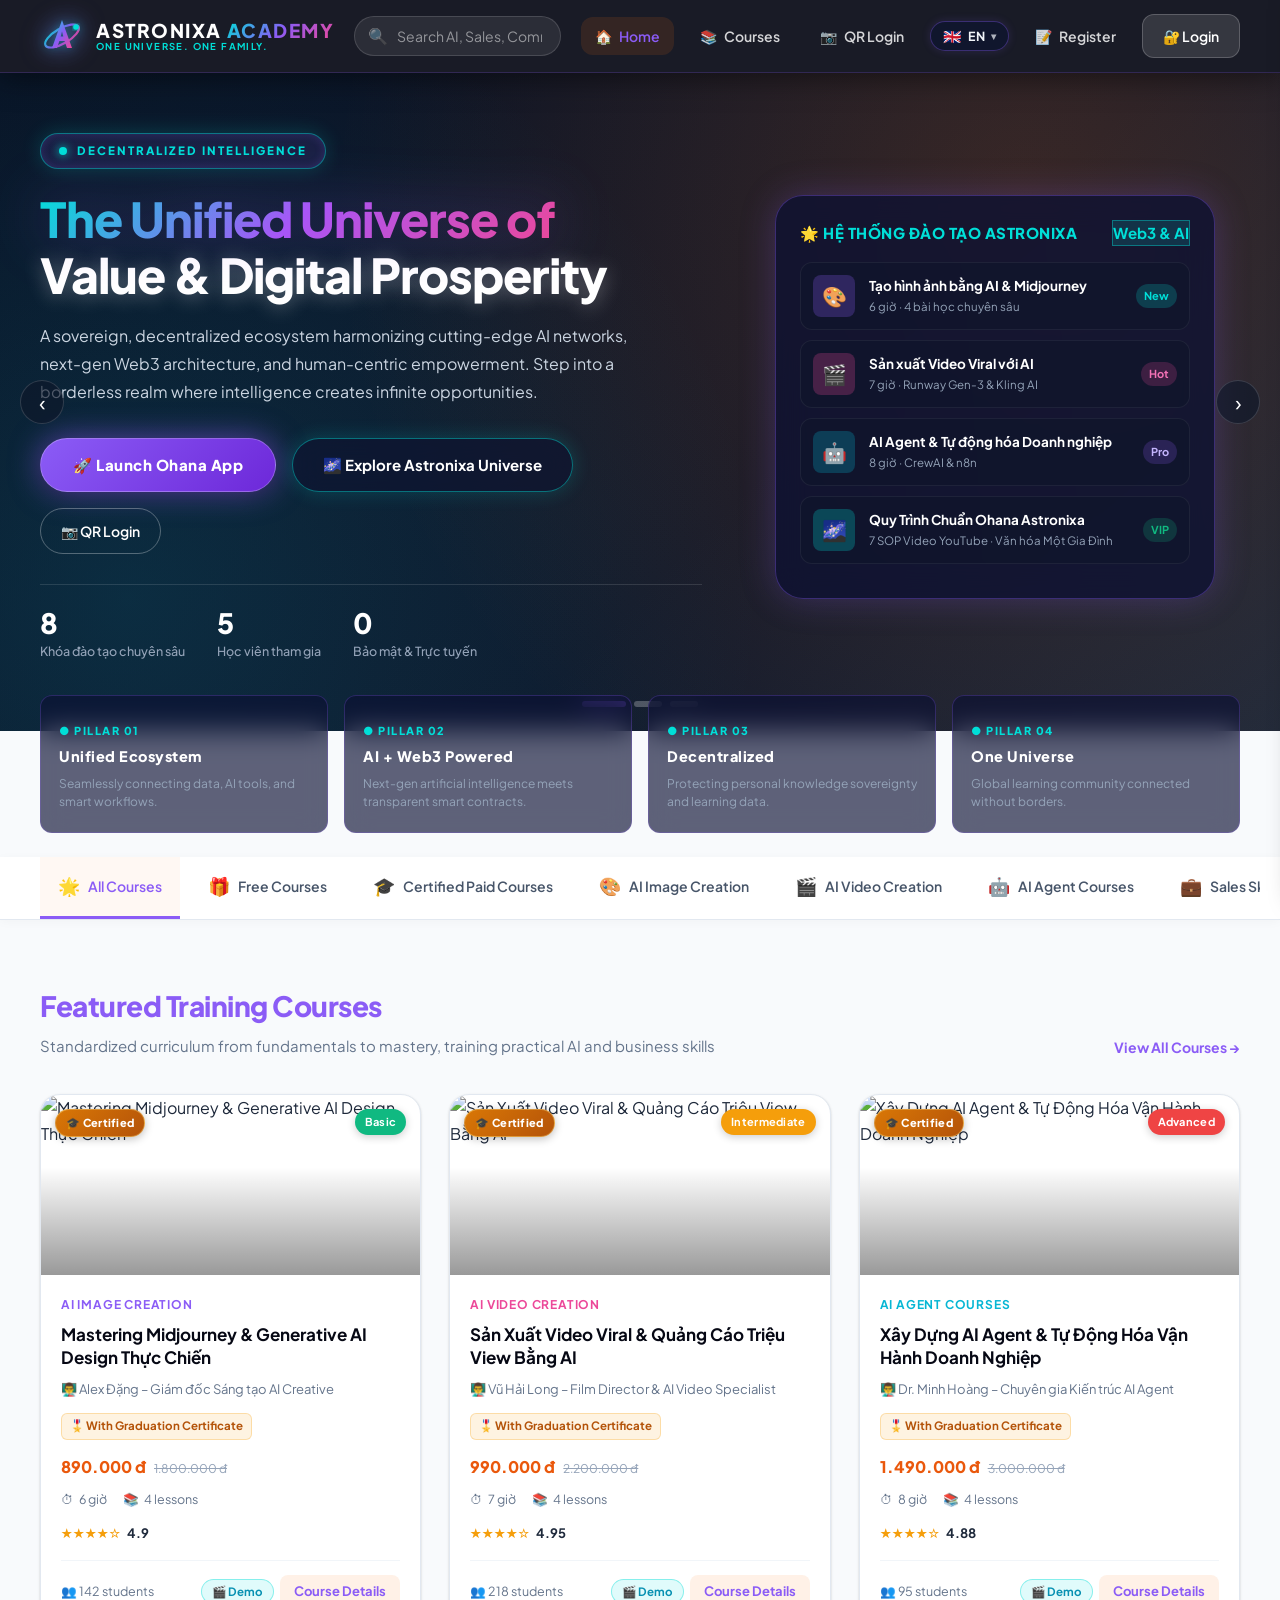
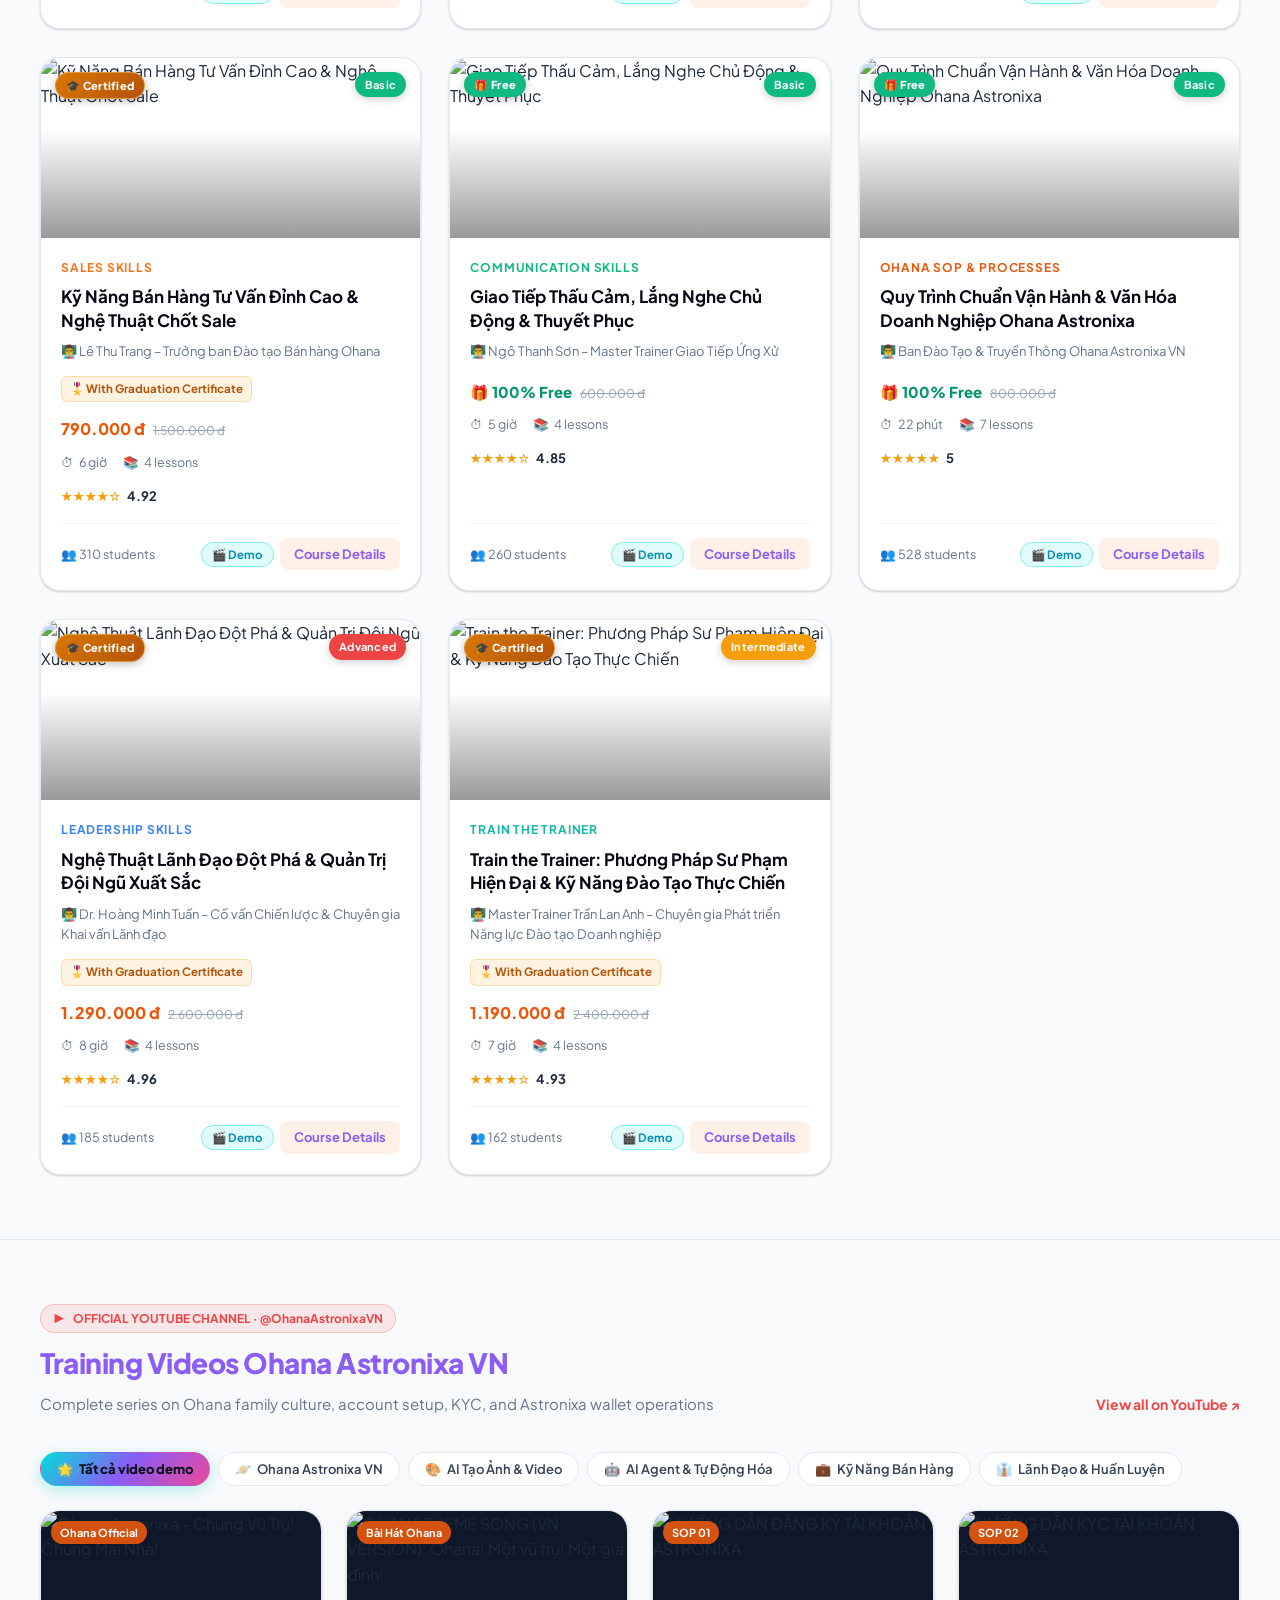
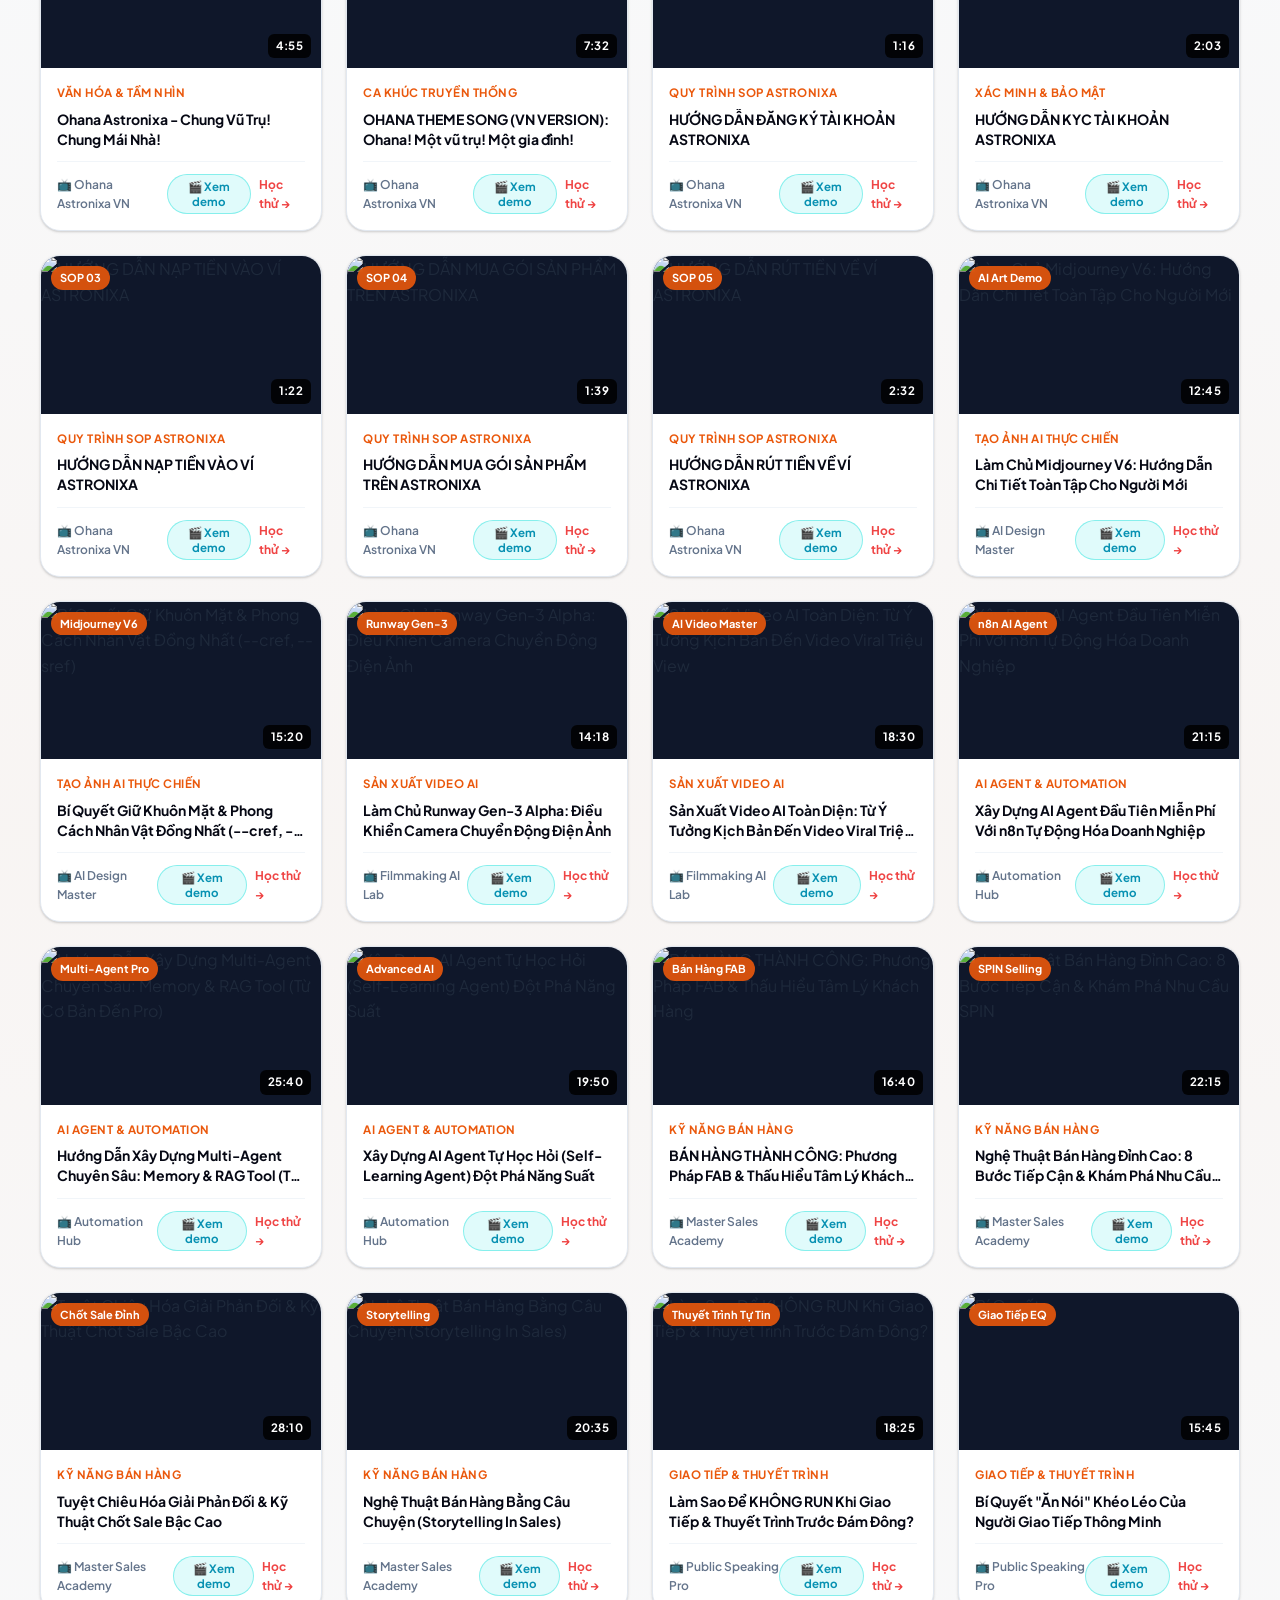
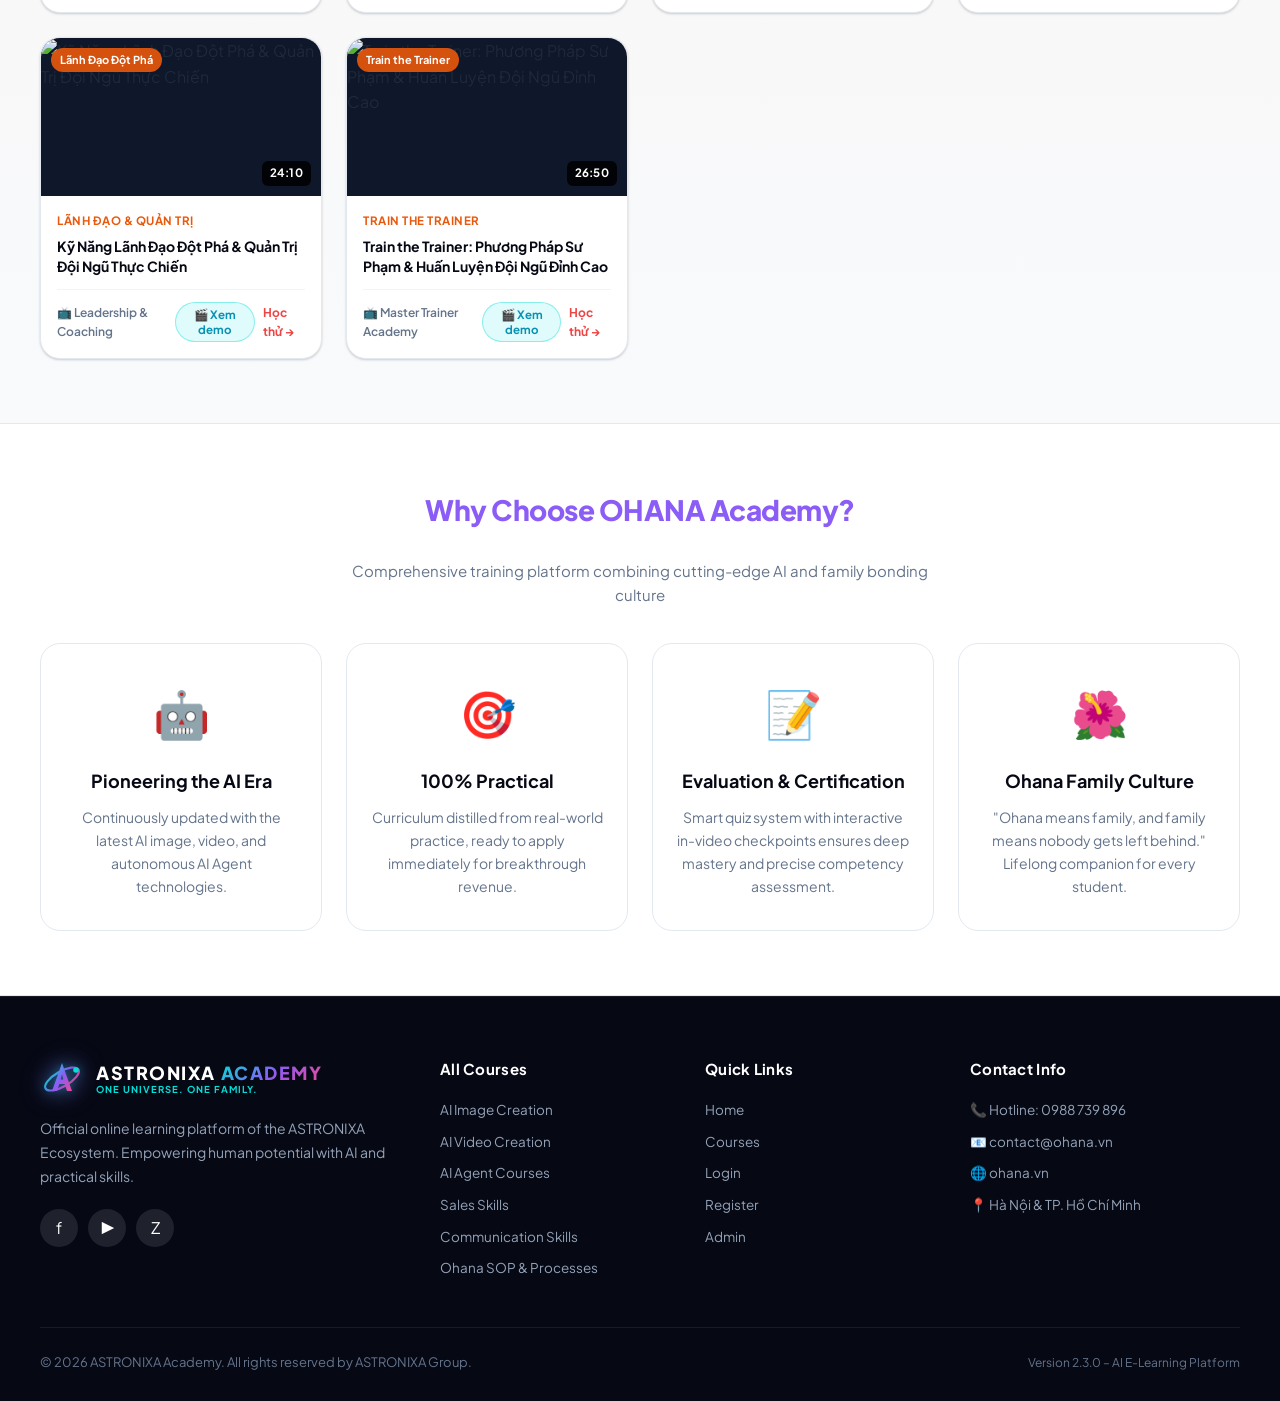
==== commit 8206d886: "feat: integrate official YouTube videos & multi-category interactive demo showcase" ====
--- a/index.html
+++ b/index.html
@@ -477,13 +477,36 @@
         <div style="display:inline-flex;align-items:center;gap:8px;background:rgba(239,68,68,0.1);color:#ef4444;font-size:12px;font-weight:700;padding:4px 12px;border-radius:20px;border:1px solid rgba(239,68,68,0.25);margin-bottom:8px;">
           <span>▶</span> <span data-i18n="sec_yt_badge">KÊNH YOUTUBE CHÍNH THỨC · @OhanaAstronixaVN</span>
         </div>
-        <h2 class="section-title"><span data-i18n="sec_yt_title">Video Đào Tạo</span> <span data-i18n="sec_yt_title_grad">Ohana Astronixa VN</span></h2>
-        <p class="section-desc" data-i18n="sec_yt_desc">Trọn bộ video văn hóa mái nhà Ohana và hướng dẫn thao tác đăng ký, KYC, nạp rút tiền ví Astronixa</p>
+        <h2 class="section-title"><span data-i18n="sec_yt_title">Kho Video Demo Học Thử</span> <span data-i18n="sec_yt_title_grad">Ohana Astronixa VN</span></h2>
+        <p class="section-desc" data-i18n="sec_yt_desc">Trọn bộ video văn hóa mái nhà Ohana, hướng dẫn thao tác Astronixa và bài giảng học thử các khóa học thực chiến</p>
       </div>
       <a href="https://www.youtube.com/@OhanaAstronixaVN" target="_blank" rel="noopener noreferrer" class="see-all" style="color:#ef4444;border-color:rgba(239,68,68,0.35);" data-i18n="sec_yt_all">
         Xem tất cả trên YouTube ↗
       </a>
     </div>
+
+    <!-- Category Filter Tabs for Demo Videos -->
+    <div class="demo-tabs-wrap" id="demoVideoTabs">
+      <button class="demo-tab-btn active" onclick="filterDemoVideos('all', this)">
+        <span>🌟</span> <span>Tất cả video demo</span>
+      </button>
+      <button class="demo-tab-btn" onclick="filterDemoVideos('ohana', this)">
+        <span>🪐</span> <span>Ohana Astronixa VN</span>
+      </button>
+      <button class="demo-tab-btn" onclick="filterDemoVideos('ai_media', this)">
+        <span>🎨</span> <span>AI Tạo Ảnh & Video</span>
+      </button>
+      <button class="demo-tab-btn" onclick="filterDemoVideos('ai_agent', this)">
+        <span>🤖</span> <span>AI Agent & Tự Động Hóa</span>
+      </button>
+      <button class="demo-tab-btn" onclick="filterDemoVideos('sales', this)">
+        <span>💼</span> <span>Kỹ Năng Bán Hàng</span>
+      </button>
+      <button class="demo-tab-btn" onclick="filterDemoVideos('leadership', this)">
+        <span>👔</span> <span>Lãnh Đạo & Huấn Luyện</span>
+      </button>
+    </div>
+
     <div class="yt-videos-grid" id="ytVideosGrid">
       <!-- Dynamic rendering by app.js -->
     </div>
@@ -620,6 +643,39 @@
   </a>
 </nav>
 
+<!-- ─── Quick Demo Video Modal ─────────────────────────────── -->
+<div class="demo-modal-overlay" id="demoVideoModal" onclick="closeDemoModal(event)">
+  <div class="demo-modal-box" onclick="event.stopPropagation()">
+    <div class="demo-modal-header">
+      <div class="demo-modal-title-wrap">
+        <span class="demo-modal-tag" id="demoModalTag">🪐 OHANA ASTRONIXA</span>
+        <h3 class="demo-modal-title" id="demoModalTitle">Tiêu đề video bài học demo</h3>
+      </div>
+      <button class="demo-modal-close" onclick="closeDemoModal()" title="Đóng">✕</button>
+    </div>
+    <div class="demo-modal-video-wrap">
+      <div class="demo-watermark-overlay" id="demoWatermarkOverlay">OHANA DEMO · SECURE VIEW</div>
+      <iframe id="demoModalIframe" src="" allow="accelerometer; autoplay; clipboard-write; encrypted-media; gyroscope; picture-in-picture" allowfullscreen></iframe>
+    </div>
+    <div class="demo-modal-body">
+      <div class="demo-modal-meta">
+        <span id="demoModalDuration">⏱ 00:00</span>
+        <span id="demoModalChannel">📺 Kênh chính thức</span>
+        <span class="demo-security-pill">🛡️ Video được bảo vệ bản quyền · Chống tua & Chống tải lậu</span>
+      </div>
+      <p class="demo-modal-desc" id="demoModalDesc">Mô tả bài học demo đang tải...</p>
+      <div class="demo-modal-actions">
+        <a id="demoModalFullLessonBtn" href="#" class="btn btn-primary" style="flex:1; justify-content:center; padding:12px 20px;">
+          🚀 Vào học thử đầy đủ (Kèm bài tập & trắc nghiệm) →
+        </a>
+        <a id="demoModalYtBtn" href="https://www.youtube.com/@OhanaAstronixaVN" target="_blank" rel="noopener noreferrer" class="btn btn-outline" style="border-color:#ef4444; color:#ef4444;">
+          ▶ Kênh YouTube
+        </a>
+      </div>
+    </div>
+  </div>
+</div>
+
 <script src="js/data.js"></script>
 <script src="js/i18n.js"></script>
 <script src="js/auth.js"></script>
--- a/css/style.css
+++ b/css/style.css
@@ -1702,6 +1702,220 @@
   transform: translateX(3px);
 }
 
+/* ─── Demo Video Showcase Tabs & Modal ─────────────────────── */
+.demo-tabs-wrap {
+  display: flex;
+  flex-wrap: wrap;
+  gap: 8px;
+  margin-bottom: 24px;
+  align-items: center;
+}
+
+.demo-tab-btn {
+  padding: 8px 16px;
+  border-radius: var(--radius-full);
+  background: var(--white);
+  border: 1px solid var(--gray-200);
+  color: var(--gray-700);
+  font-size: 13px;
+  font-weight: 600;
+  cursor: pointer;
+  transition: var(--transition-fast);
+  display: inline-flex;
+  align-items: center;
+  gap: 6px;
+}
+
+.demo-tab-btn:hover {
+  background: var(--gray-50);
+  border-color: var(--gray-300);
+  color: var(--gray-900);
+  transform: translateY(-1px);
+}
+
+.demo-tab-btn.active {
+  background: var(--gradient-astronixa);
+  color: #0b0f19;
+  border-color: transparent;
+  font-weight: 800;
+  box-shadow: 0 4px 14px rgba(0, 223, 216, 0.3);
+}
+
+.course-demo-btn {
+  background: rgba(0, 223, 216, 0.12);
+  color: #0891b2;
+  border: 1px solid rgba(0, 223, 216, 0.4);
+  padding: 4px 10px;
+  border-radius: var(--radius-full);
+  font-size: 11.5px;
+  font-weight: 700;
+  cursor: pointer;
+  transition: all 0.2s;
+  display: inline-flex;
+  align-items: center;
+  gap: 4px;
+}
+
+.course-demo-btn:hover {
+  background: #00dfd8;
+  color: #0b0f19;
+  border-color: #00dfd8;
+  box-shadow: 0 2px 8px rgba(0, 223, 216, 0.3);
+  transform: scale(1.04);
+}
+
+/* Demo Video Modal */
+.demo-modal-overlay {
+  position: fixed;
+  inset: 0;
+  background: rgba(11, 15, 25, 0.88);
+  backdrop-filter: blur(8px);
+  z-index: 9999;
+  display: none;
+  align-items: center;
+  justify-content: center;
+  padding: 20px;
+}
+
+.demo-modal-overlay.show {
+  display: flex;
+}
+
+.demo-modal-box {
+  background: #0f172a;
+  border: 1px solid rgba(0, 223, 216, 0.35);
+  border-radius: 18px;
+  width: 100%;
+  max-width: 840px;
+  max-height: 94vh;
+  display: flex;
+  flex-direction: column;
+  overflow: hidden;
+  box-shadow: 0 20px 60px rgba(0, 0, 0, 0.8), 0 0 30px rgba(0, 223, 216, 0.2);
+  animation: modalScale 0.25s cubic-bezier(0.16, 1, 0.3, 1);
+}
+
+.demo-modal-header {
+  padding: 16px 20px;
+  display: flex;
+  align-items: center;
+  justify-content: space-between;
+  border-bottom: 1px solid rgba(255, 255, 255, 0.08);
+  background: #111c35;
+}
+
+.demo-modal-tag {
+  font-size: 11px;
+  font-weight: 800;
+  letter-spacing: 0.5px;
+  color: #00dfd8;
+  text-transform: uppercase;
+  margin-bottom: 4px;
+  display: block;
+}
+
+.demo-modal-title {
+  font-size: 16px;
+  font-weight: 700;
+  color: #f8fafc;
+  line-height: 1.35;
+}
+
+.demo-modal-close {
+  width: 36px;
+  height: 36px;
+  border-radius: 50%;
+  border: 1px solid rgba(255, 255, 255, 0.15);
+  background: rgba(255, 255, 255, 0.05);
+  color: #cbd5e1;
+  font-size: 18px;
+  cursor: pointer;
+  display: flex;
+  align-items: center;
+  justify-content: center;
+  transition: all 0.2s;
+  flex-shrink: 0;
+  margin-left: 12px;
+}
+
+.demo-modal-close:hover {
+  background: #ef4444;
+  color: white;
+  border-color: #ef4444;
+  transform: rotate(90deg);
+}
+
+.demo-modal-video-wrap {
+  position: relative;
+  width: 100%;
+  aspect-ratio: 16 / 9;
+  background: #000;
+  overflow: hidden;
+}
+
+.demo-modal-video-wrap iframe {
+  width: 100%;
+  height: 100%;
+  border: none;
+}
+
+.demo-watermark-overlay {
+  position: absolute;
+  top: 12px;
+  right: 12px;
+  background: rgba(0, 0, 0, 0.65);
+  color: rgba(0, 223, 216, 0.85);
+  font-size: 11px;
+  font-weight: 700;
+  padding: 4px 10px;
+  border-radius: 6px;
+  pointer-events: none;
+  z-index: 5;
+  border: 1px solid rgba(0, 223, 216, 0.3);
+  letter-spacing: 0.5px;
+  backdrop-filter: blur(4px);
+}
+
+.demo-modal-body {
+  padding: 18px 22px;
+  background: #0d1527;
+  overflow-y: auto;
+}
+
+.demo-modal-meta {
+  display: flex;
+  flex-wrap: wrap;
+  align-items: center;
+  gap: 12px;
+  font-size: 12px;
+  color: #94a3b8;
+  margin-bottom: 10px;
+}
+
+.demo-security-pill {
+  background: rgba(16, 185, 129, 0.15);
+  color: #10b981;
+  border: 1px solid rgba(16, 185, 129, 0.3);
+  padding: 2px 8px;
+  border-radius: 99px;
+  font-weight: 600;
+  font-size: 11px;
+}
+
+.demo-modal-desc {
+  font-size: 13.5px;
+  color: #cbd5e1;
+  line-height: 1.6;
+  margin-bottom: 16px;
+}
+
+.demo-modal-actions {
+  display: flex;
+  gap: 12px;
+  align-items: center;
+  flex-wrap: wrap;
+}
+
 /* ─── Course Badges & Pricing ──────────────────────────────── */
 .course-type-badge {
   position: absolute;
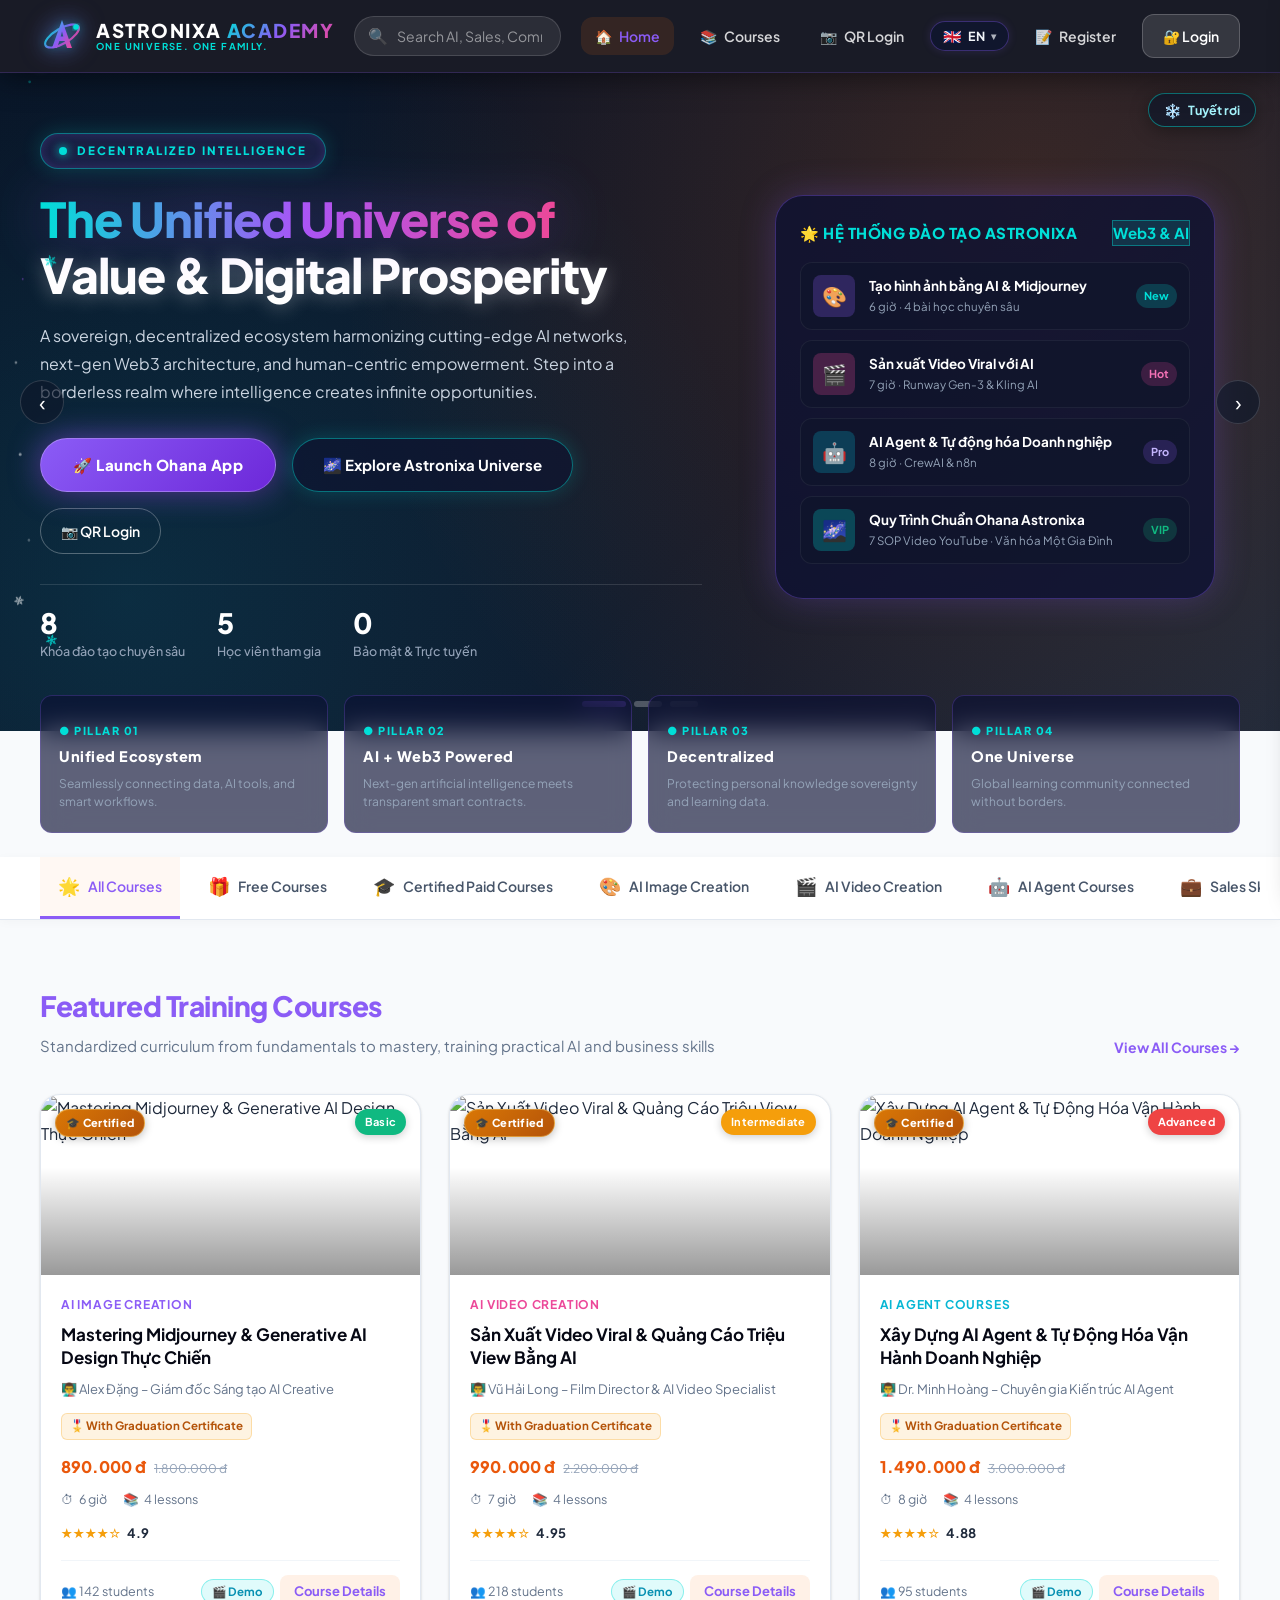
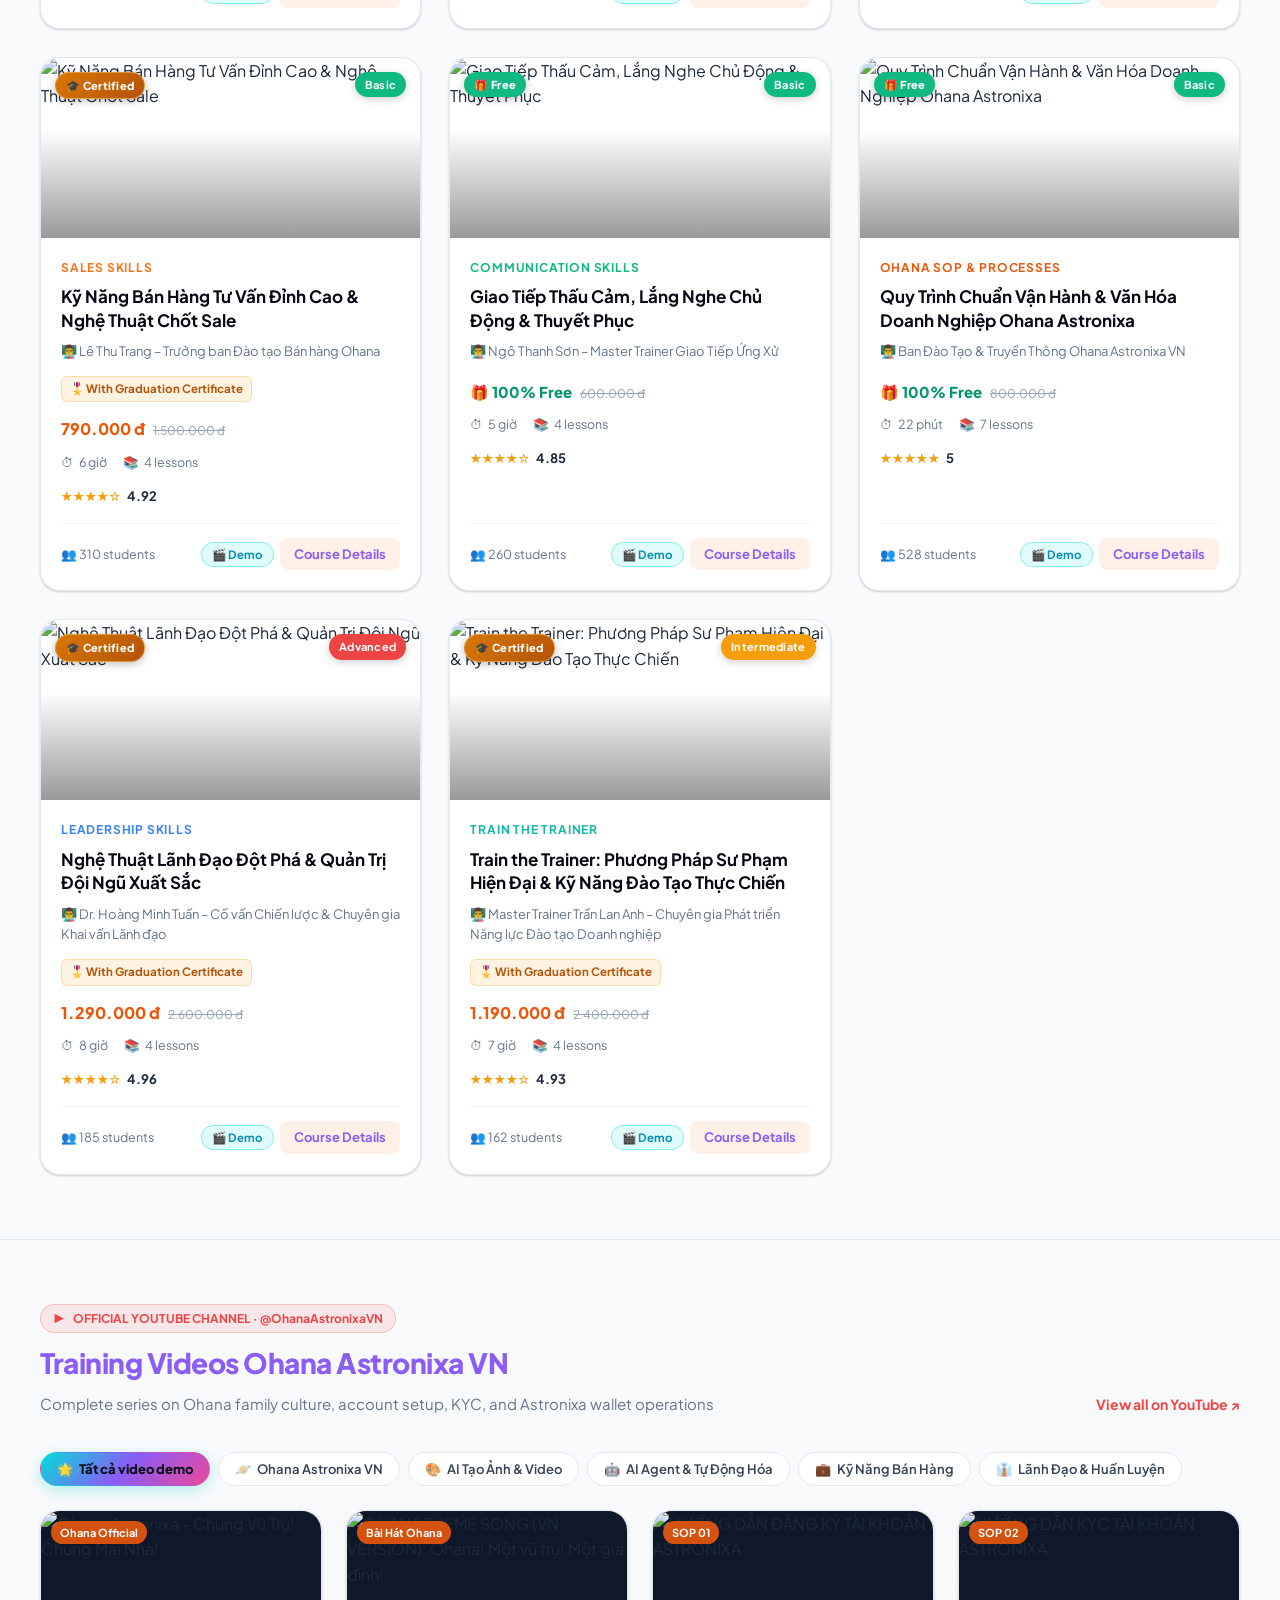
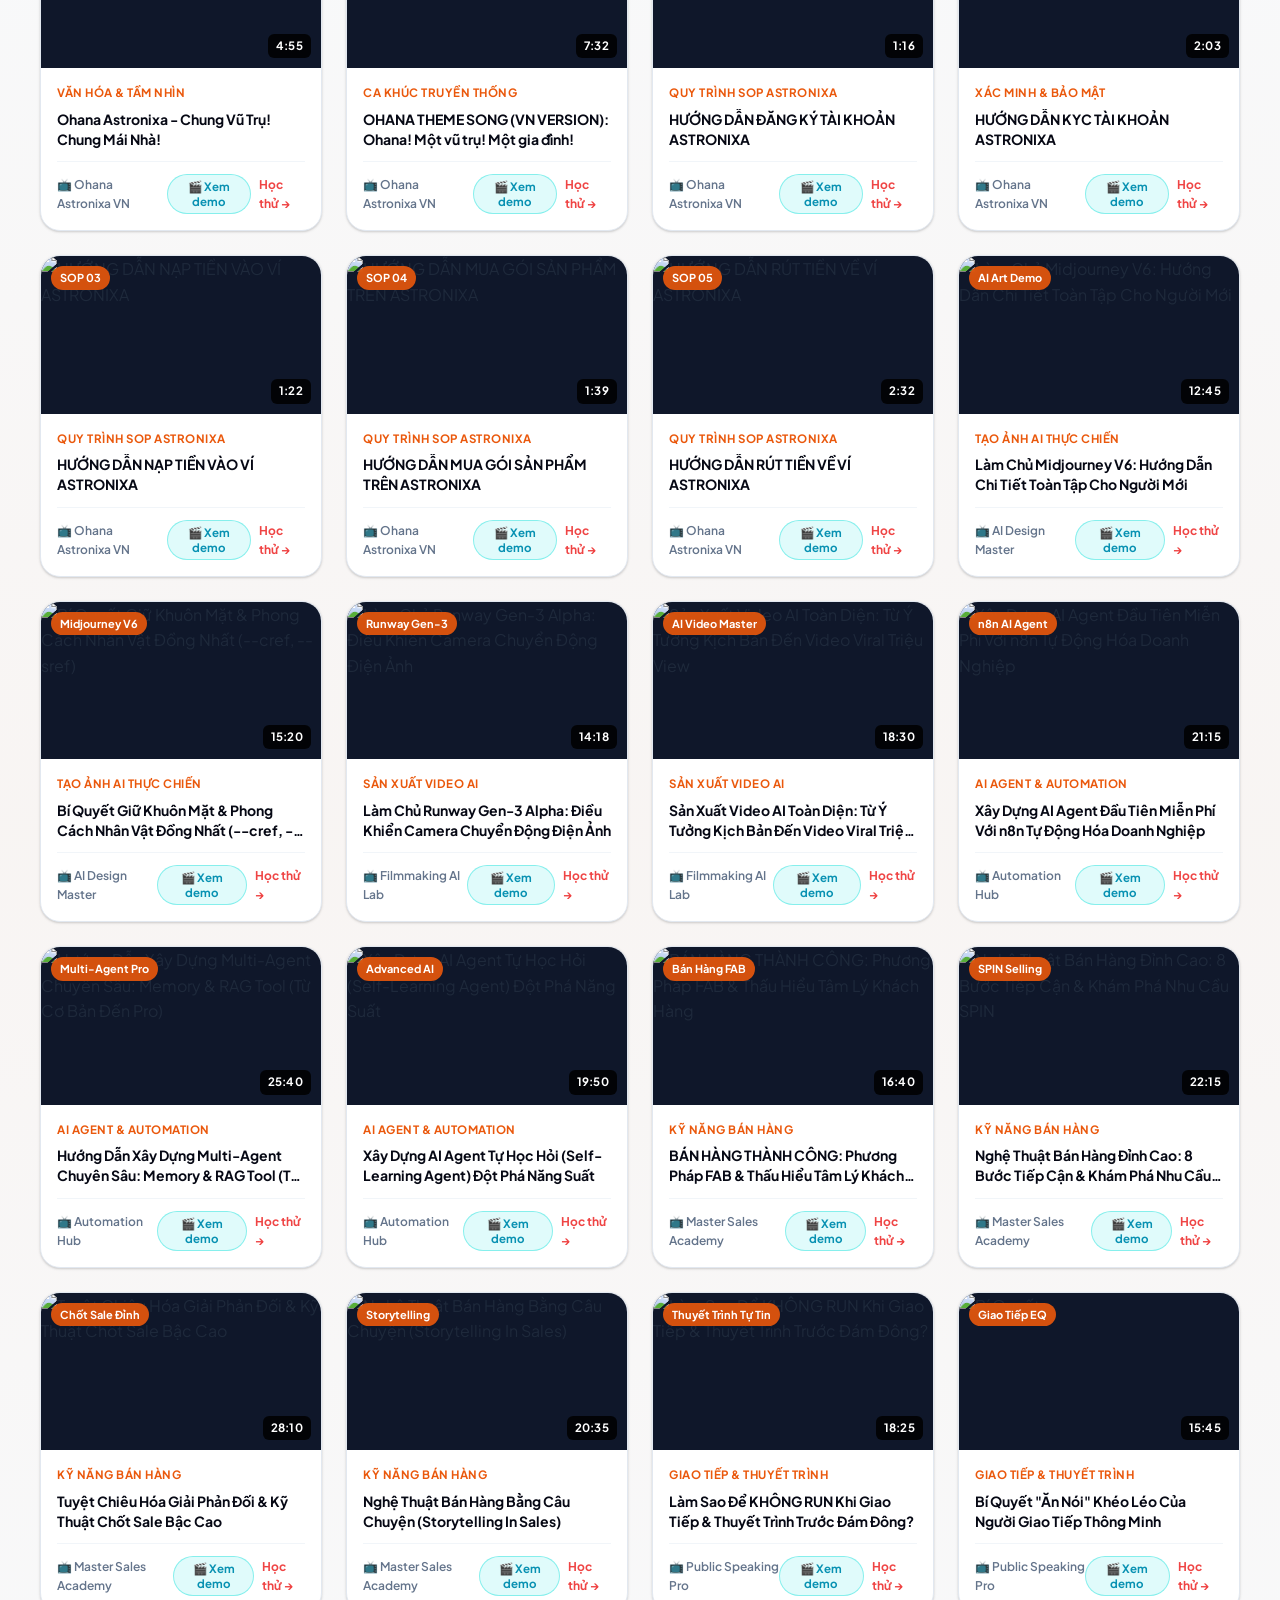
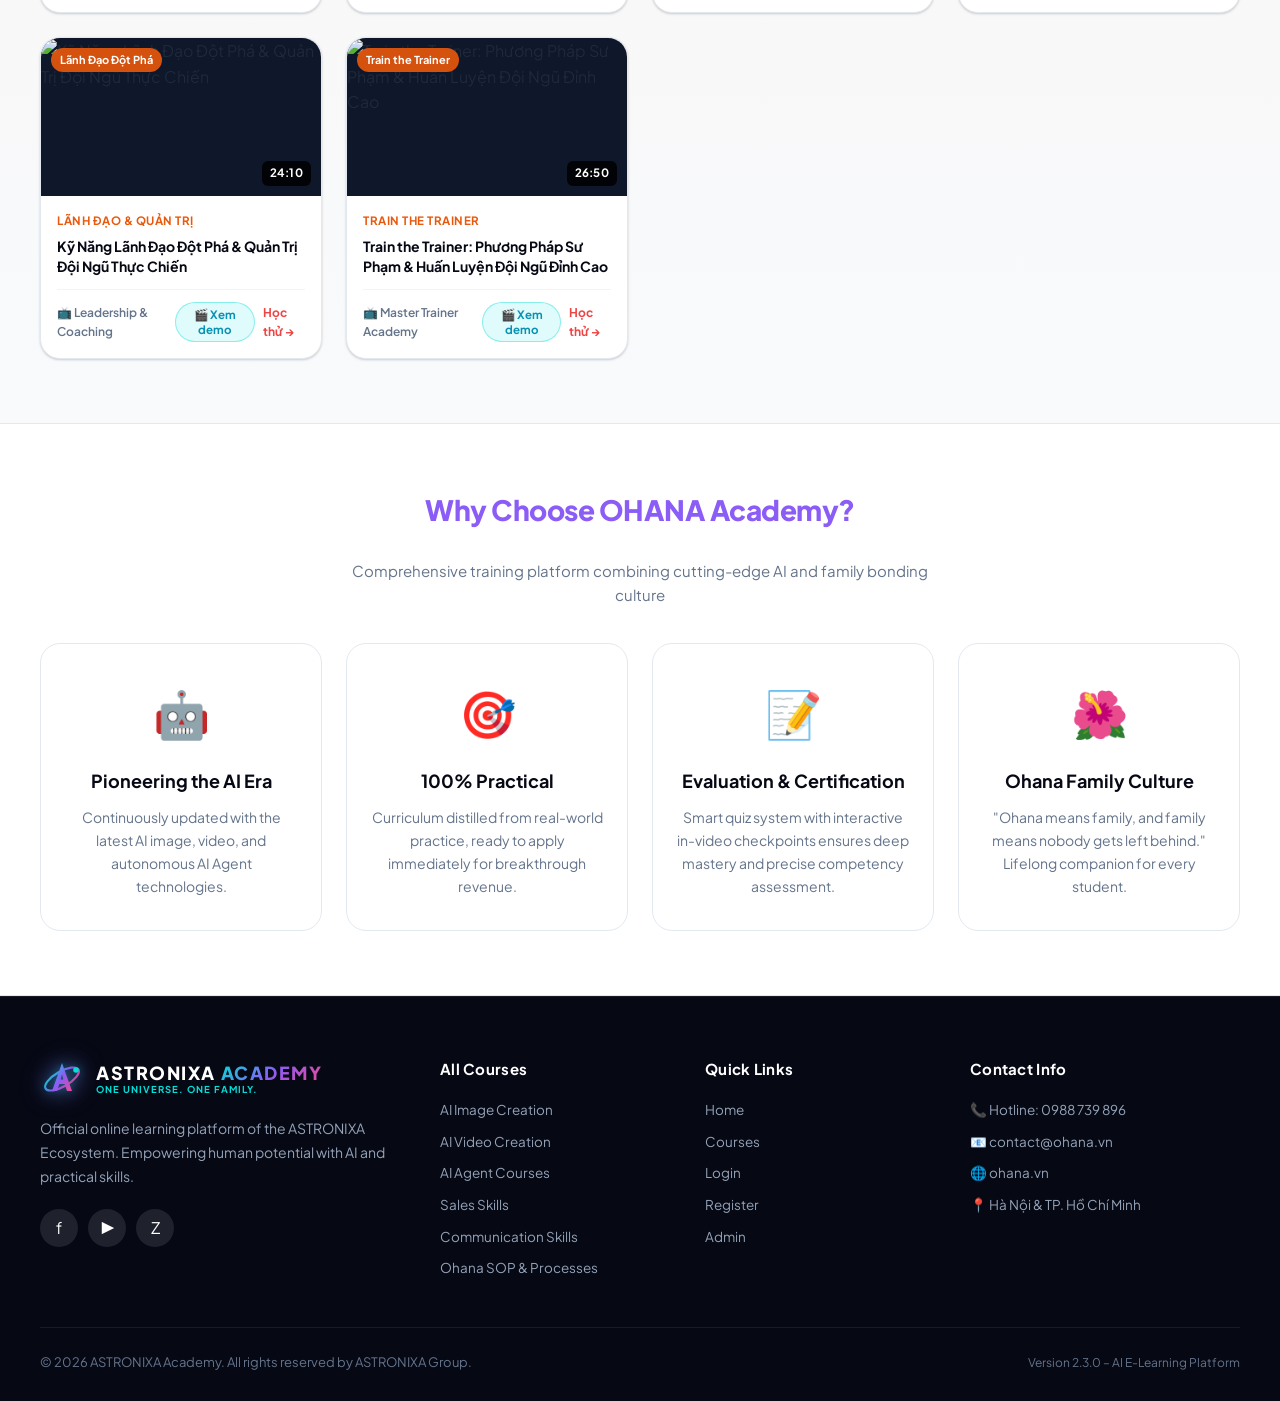
==== commit 32a299f9: "feat: add left-to-right animations and interactive falling snow effect to hero banner" ====
--- a/index.html
+++ b/index.html
@@ -261,6 +261,15 @@
 
 <!-- ─── Hero Slider ────────────────────────────────────────── -->
 <section class="hero">
+  <!-- Interactive Falling Snow Effect Canvas -->
+  <canvas id="heroSnowCanvas" class="hero-snow-canvas"></canvas>
+  
+  <!-- Snow Toggle Button -->
+  <button class="snow-toggle-btn" id="snowToggleBtn" onclick="toggleHeroSnow()" title="Bật / Tắt hiệu ứng tuyết rơi" aria-label="Bật hoặc tắt tuyết rơi">
+    <span class="snow-icon">❄️</span>
+    <span class="snow-label">Tuyết rơi</span>
+  </button>
+
   <div class="hero-slider" id="heroSlider">
     
     <!-- Slide 1: Astronixa Universe & Ohana Flagship -->
--- a/css/style.css
+++ b/css/style.css
@@ -417,11 +417,154 @@
   width: 100%;
   padding: 60px 0 70px;
 }
-.hero-slide.active { display: block; animation: fadeIn 0.5s ease; }
-
-@keyframes fadeIn {
-  from { opacity: 0; transform: translateY(8px); }
-  to { opacity: 1; transform: translateY(0); }
+.hero-slide.active { 
+  display: block; 
+  animation: heroSlideEnterFromLeft 0.7s cubic-bezier(0.16, 1, 0.3, 1) both; 
+}
+
+/* ─── Snow Effect Canvas & Controls ────────────────────────── */
+.hero-snow-canvas {
+  position: absolute;
+  top: 0;
+  left: 0;
+  width: 100%;
+  height: 100%;
+  pointer-events: none;
+  z-index: 1;
+}
+
+.snow-toggle-btn {
+  position: absolute;
+  top: 20px;
+  right: 24px;
+  z-index: 10;
+  display: inline-flex;
+  align-items: center;
+  gap: 7px;
+  padding: 7px 15px;
+  background: rgba(15, 23, 42, 0.7);
+  border: 1px solid rgba(0, 223, 216, 0.45);
+  backdrop-filter: blur(12px);
+  -webkit-backdrop-filter: blur(12px);
+  border-radius: var(--radius-full);
+  color: #a5f3fc;
+  font-size: 12.5px;
+  font-weight: 700;
+  cursor: pointer;
+  transition: all 0.3s ease;
+  box-shadow: 0 4px 18px rgba(0, 0, 0, 0.35);
+}
+.snow-toggle-btn:hover {
+  background: rgba(0, 223, 216, 0.2);
+  border-color: #00dfd8;
+  color: #ffffff;
+  transform: translateY(-2px);
+  box-shadow: 0 0 20px rgba(0, 223, 216, 0.45);
+}
+.snow-toggle-btn .snow-icon {
+  font-size: 14px;
+  animation: snowIconSpin 8s linear infinite;
+  display: inline-block;
+}
+@keyframes snowIconSpin {
+  0% { transform: rotate(0deg); }
+  100% { transform: rotate(360deg); }
+}
+.snow-toggle-btn.snow-paused {
+  opacity: 0.65;
+  border-color: rgba(255, 255, 255, 0.2);
+  color: var(--gray-400);
+}
+.snow-toggle-btn.snow-paused .snow-icon {
+  animation: none;
+}
+
+/* ─── Hero Left-to-Right Entrance & Motion Animations ───────── */
+@keyframes heroSlideEnterFromLeft {
+  0% {
+    opacity: 0;
+    transform: translate3d(-50px, 0, 0);
+  }
+  100% {
+    opacity: 1;
+    transform: translate3d(0, 0, 0);
+  }
+}
+
+@keyframes slideInFromLeft {
+  0% {
+    opacity: 0;
+    transform: translate3d(-70px, 0, 0);
+    filter: blur(5px);
+  }
+  100% {
+    opacity: 1;
+    transform: translate3d(0, 0, 0);
+    filter: blur(0);
+  }
+}
+
+@keyframes slideInFromLeftSoft {
+  0% {
+    opacity: 0;
+    transform: translate3d(-40px, 0, 0);
+  }
+  100% {
+    opacity: 1;
+    transform: translate3d(0, 0, 0);
+  }
+}
+
+/* Staggered left-to-right sweep on child elements */
+.hero-slide.active .astronixa-pill,
+.hero-slide.active .hero-badge {
+  animation: slideInFromLeft 0.75s cubic-bezier(0.16, 1, 0.3, 1) both;
+  animation-delay: 0.05s;
+}
+
+.hero-slide.active .astronixa-hero-title,
+.hero-slide.active .hero-title {
+  animation: slideInFromLeft 0.85s cubic-bezier(0.16, 1, 0.3, 1) both;
+  animation-delay: 0.15s;
+}
+
+.hero-slide.active .astronixa-hero-desc,
+.hero-slide.active .hero-desc {
+  animation: slideInFromLeft 0.85s cubic-bezier(0.16, 1, 0.3, 1) both;
+  animation-delay: 0.25s;
+}
+
+.hero-slide.active .astronixa-hero-actions,
+.hero-slide.active .hero-actions {
+  animation: slideInFromLeft 0.9s cubic-bezier(0.16, 1, 0.3, 1) both;
+  animation-delay: 0.35s;
+}
+
+.hero-slide.active .hero-stats {
+  animation: slideInFromLeft 0.95s cubic-bezier(0.16, 1, 0.3, 1) both;
+  animation-delay: 0.45s;
+}
+
+.hero-slide.active .hero-visual {
+  animation: slideInFromLeft 1s cubic-bezier(0.16, 1, 0.3, 1) both;
+  animation-delay: 0.22s;
+}
+
+.hero-slide.active .hero-card-float .course-mini:nth-of-type(1) {
+  animation: slideInFromLeftSoft 0.65s cubic-bezier(0.16, 1, 0.3, 1) both;
+  animation-delay: 0.38s;
+}
+.hero-slide.active .hero-card-float .course-mini:nth-of-type(2) {
+  animation: slideInFromLeftSoft 0.65s cubic-bezier(0.16, 1, 0.3, 1) both;
+  animation-delay: 0.48s;
+}
+.hero-slide.active .hero-card-float .course-mini:nth-of-type(3) {
+  animation: slideInFromLeftSoft 0.65s cubic-bezier(0.16, 1, 0.3, 1) both;
+  animation-delay: 0.58s;
+}
+.hero-slide.active .hero-card-float .course-mini:nth-of-type(4) {
+  animation: slideInFromLeftSoft 0.65s cubic-bezier(0.16, 1, 0.3, 1) both;
+  animation-delay: 0.68s;
 }
 
 .hero-bg {
@@ -531,6 +674,27 @@
   box-shadow: 0 20px 50px rgba(0, 0, 0, 0.4);
   width: 100%;
   max-width: 440px;
+  position: relative;
+  overflow: hidden;
+}
+
+.hero-card-float::before {
+  content: '';
+  position: absolute;
+  top: 0;
+  left: -130%;
+  width: 70%;
+  height: 100%;
+  background: linear-gradient(90deg, transparent, rgba(0, 223, 216, 0.1), rgba(168, 85, 247, 0.18), transparent);
+  transform: skewX(-20deg);
+  animation: cardRayLeftToRight 6.5s infinite ease-in-out;
+  pointer-events: none;
+  z-index: 1;
+}
+
+@keyframes cardRayLeftToRight {
+  0% { left: -130%; }
+  32%, 100% { left: 170%; }
 }
 
 .hero-card-float .card-title {
@@ -599,11 +763,19 @@
   margin-bottom: 20px;
 }
 .astronixa-hero-title .gradient-text {
-  background: linear-gradient(135deg, #00dfd8 0%, #a855f7 50%, #ec4899 100%);
+  background: linear-gradient(90deg, #00dfd8 0%, #a855f7 25%, #ec4899 50%, #00dfd8 75%, #a855f7 100%);
+  background-size: 200% auto;
   -webkit-background-clip: text;
   -webkit-text-fill-color: transparent;
-  filter: drop-shadow(0 0 30px rgba(168, 85, 247, 0.4));
-}
+  animation: shineLeftToRight 5s linear infinite;
+  filter: drop-shadow(0 0 28px rgba(168, 85, 247, 0.45));
+}
+
+@keyframes shineLeftToRight {
+  0% { background-position: 0% center; }
+  100% { background-position: 200% center; }
+}
+
 .astronixa-hero-title .white-text {
   color: #ffffff;
   text-shadow: 0 2px 20px rgba(255, 255, 255, 0.35);
@@ -626,6 +798,8 @@
 }
 
 .btn-astronixa-primary {
+  position: relative;
+  overflow: hidden;
   background: linear-gradient(135deg, #8b5cf6 0%, #6d28d9 100%);
   color: white !important;
   padding: 14px 32px;
@@ -640,6 +814,22 @@
   gap: 10px;
   transition: all 0.3s ease;
   cursor: pointer;
+}
+.btn-astronixa-primary::before {
+  content: '';
+  position: absolute;
+  top: 0;
+  left: -120%;
+  width: 80%;
+  height: 100%;
+  background: linear-gradient(90deg, transparent, rgba(255, 255, 255, 0.35), transparent);
+  transform: skewX(-25deg);
+  animation: btnSweepLeftToRight 4.5s infinite ease-in-out;
+  pointer-events: none;
+}
+@keyframes btnSweepLeftToRight {
+  0% { left: -120%; }
+  28%, 100% { left: 180%; }
 }
 .btn-astronixa-primary:hover {
   transform: translateY(-2px);
--- a/css/mobile.css
+++ b/css/mobile.css
@@ -192,4 +192,25 @@
   .hero-stats { gap: 18px; }
   .hero-stat .number { font-size: 22px; }
   .qr-demo-accounts { grid-template-columns: 1fr; }
-}
+  .snow-toggle-btn {
+    top: 10px;
+    right: 12px;
+    padding: 4px 10px;
+    font-size: 11px;
+  }
+}
+
+@media (max-width: 768px) {
+  @keyframes slideInFromLeft {
+    0% {
+      opacity: 0;
+      transform: translate3d(-35px, 0, 0);
+      filter: blur(3px);
+    }
+    100% {
+      opacity: 1;
+      transform: translate3d(0, 0, 0);
+      filter: blur(0);
+    }
+  }
+}
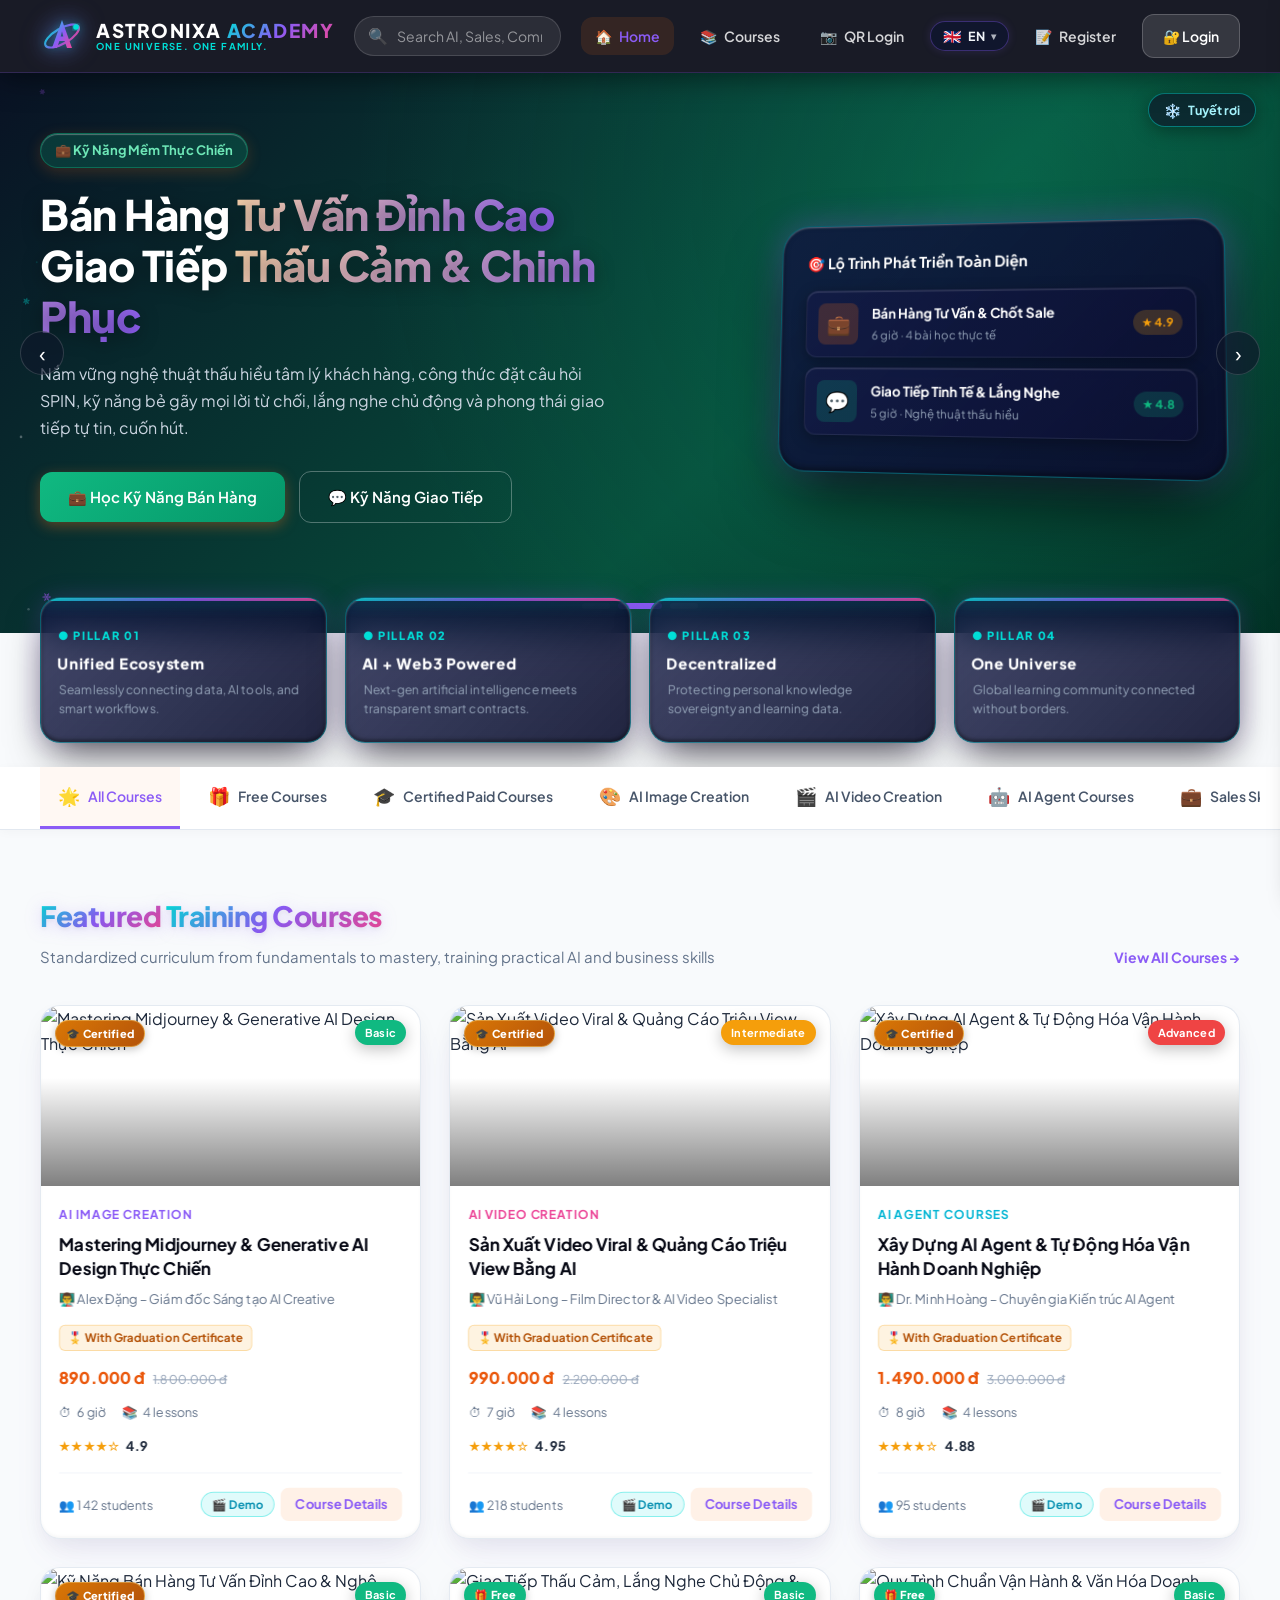
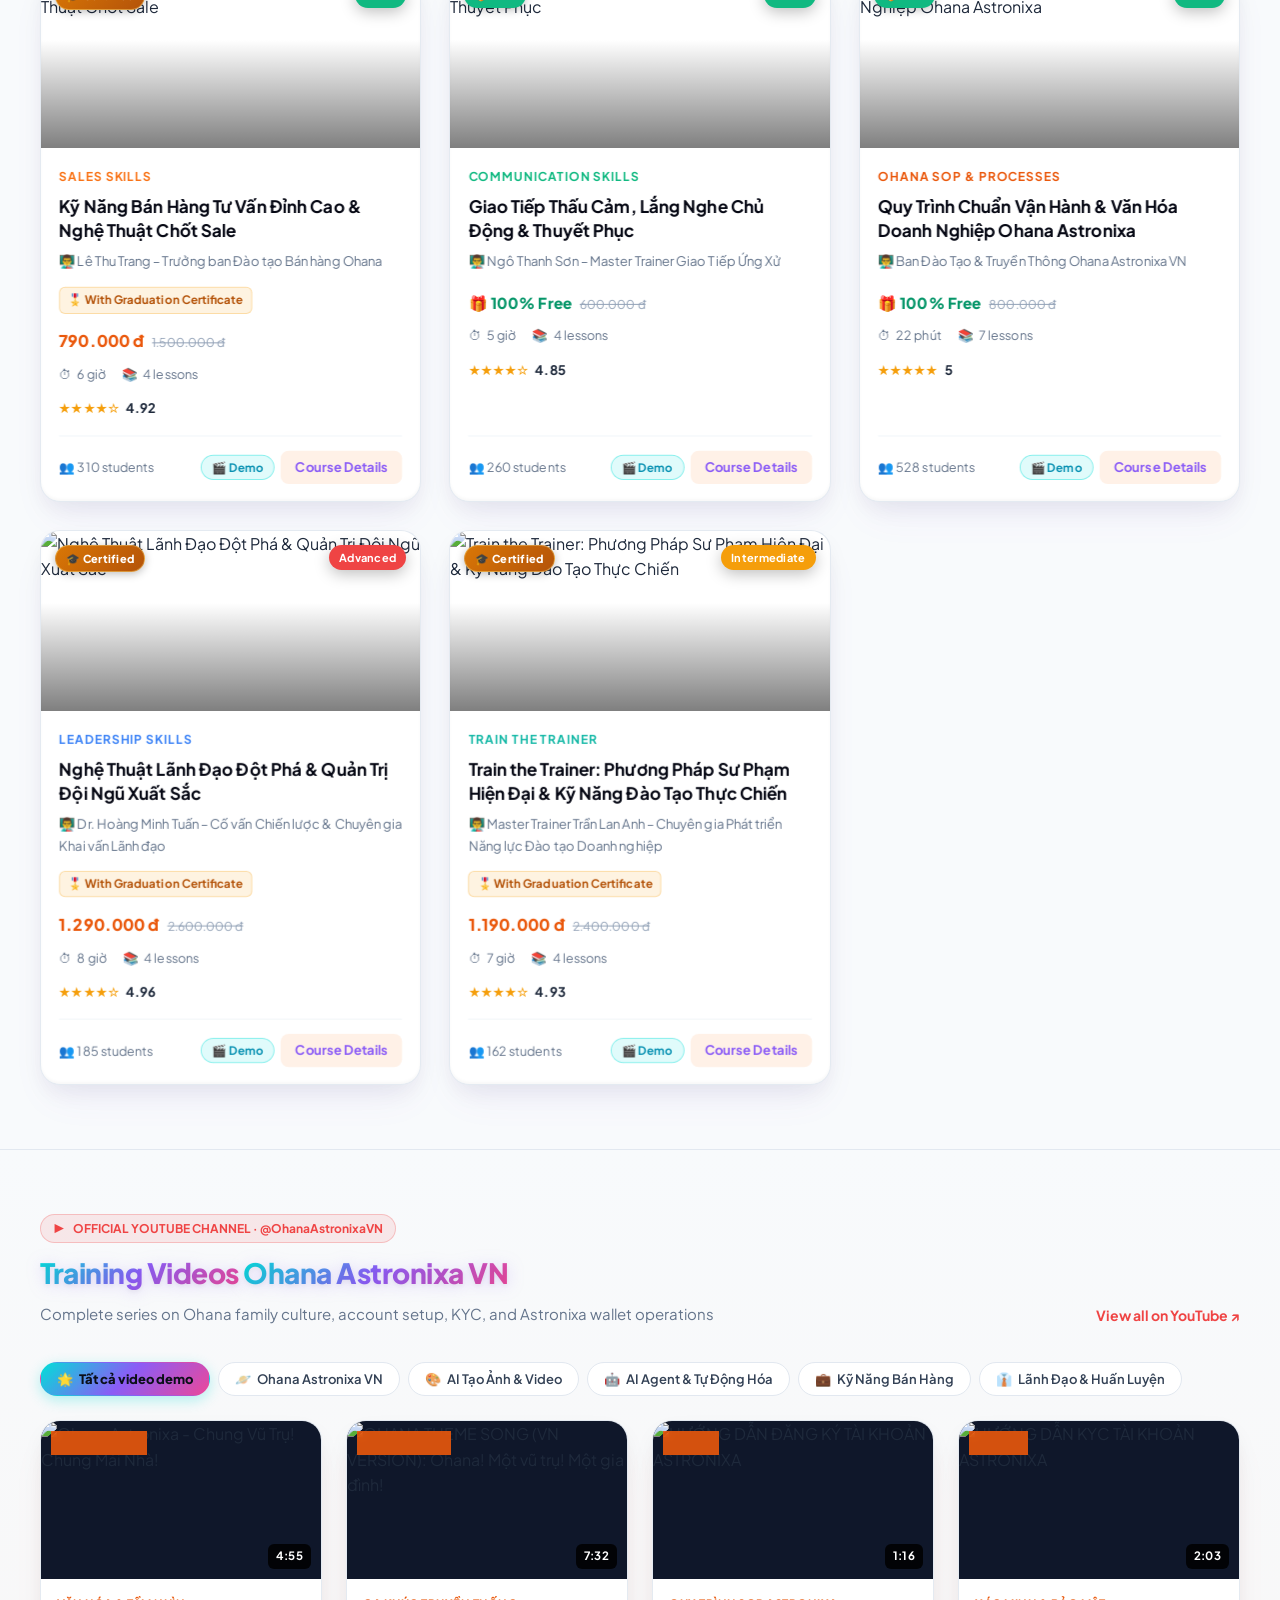
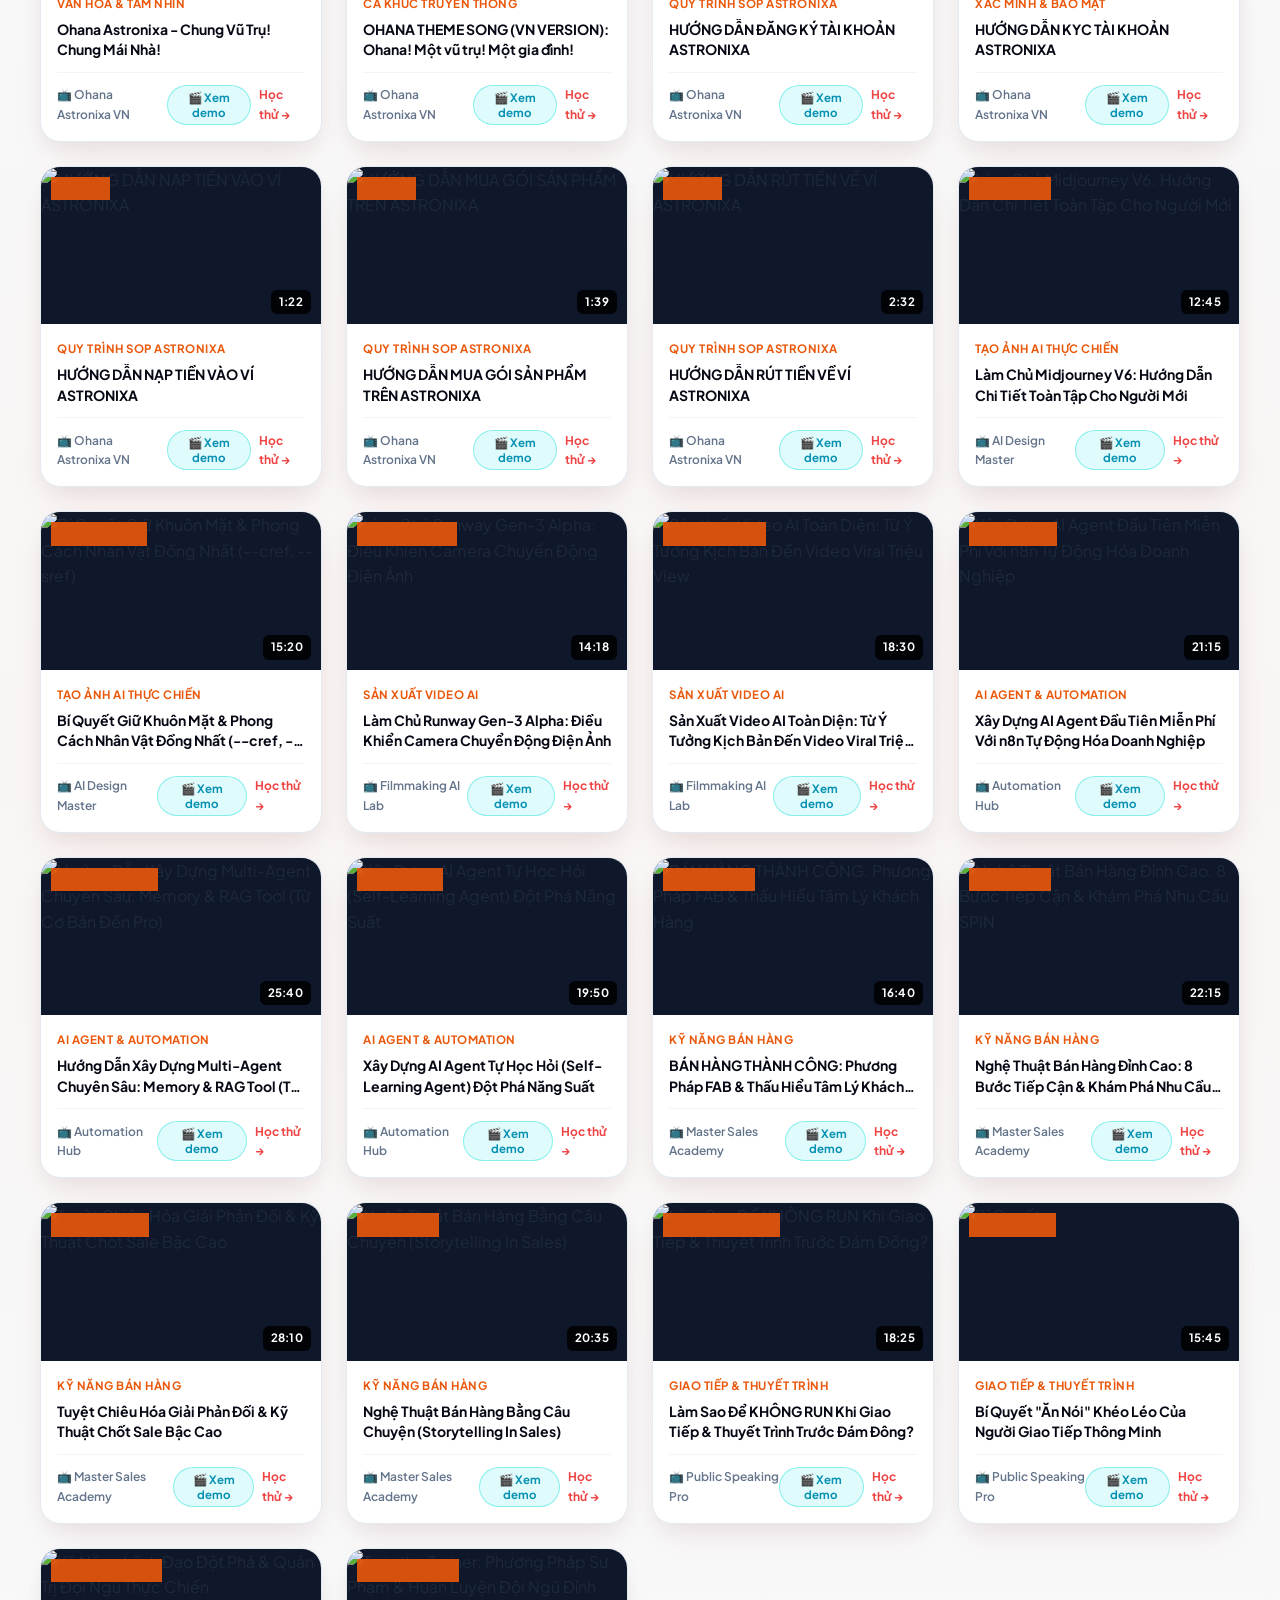
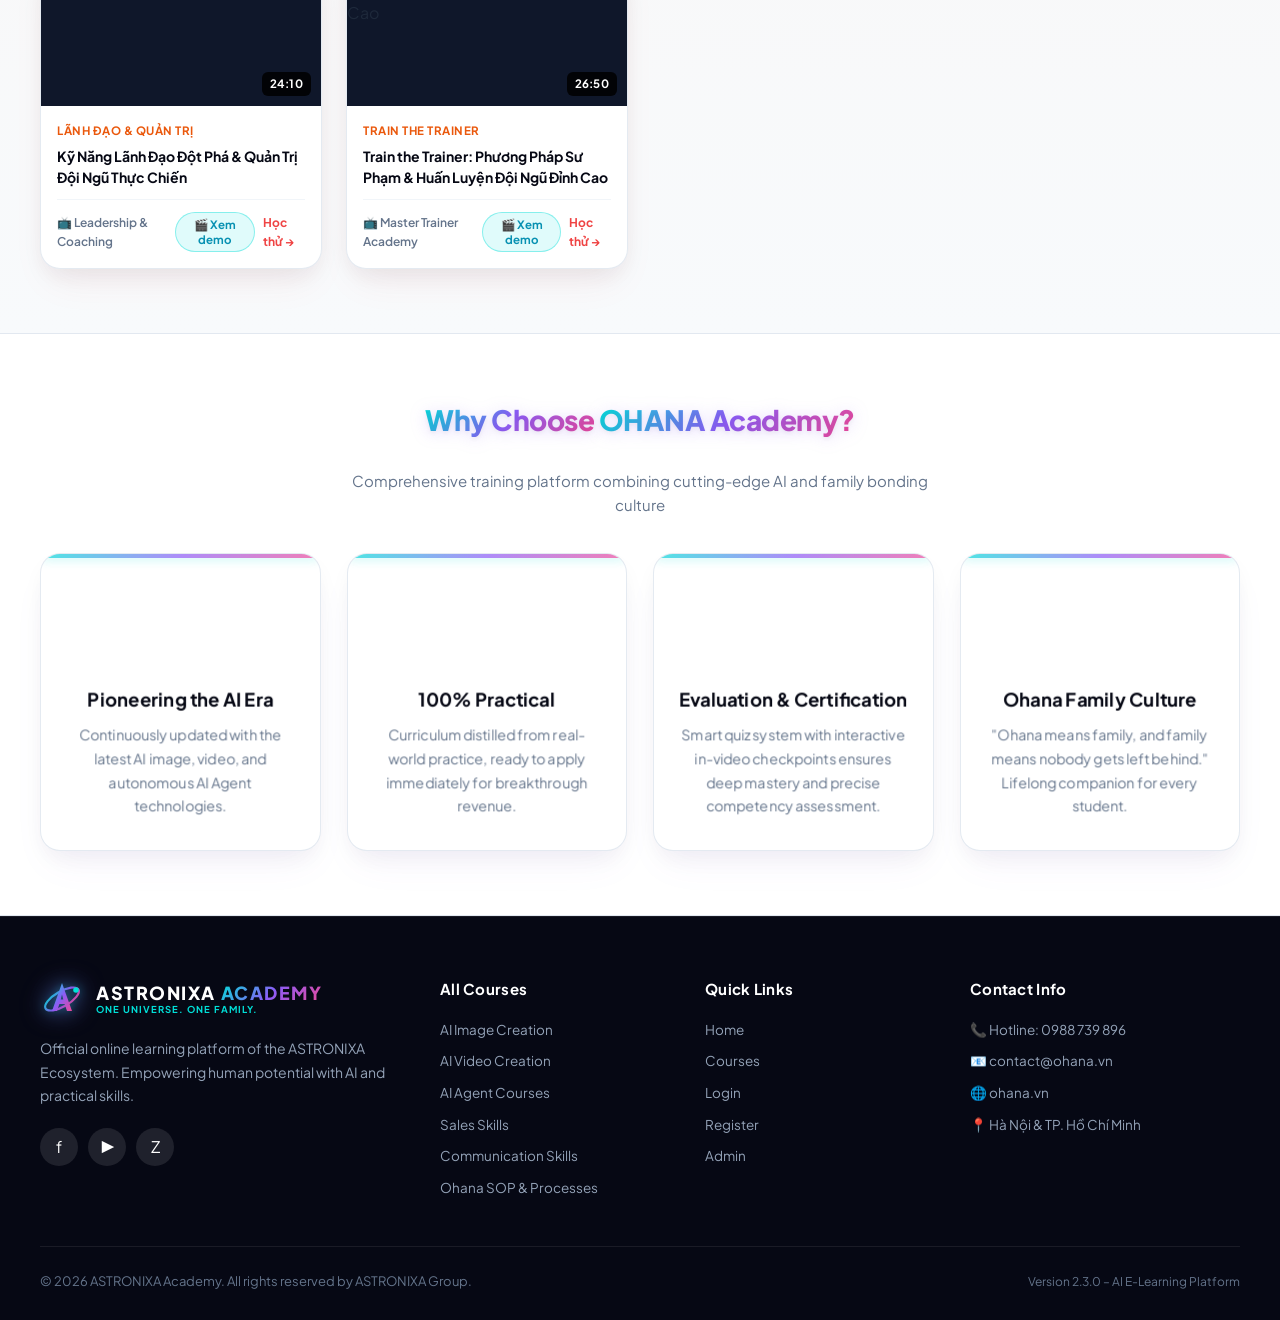
==== commit fafd2f7a: "feat: transform web UI into immersive 3D spatial design with interactive tilt and depth" ====
--- a/index.html
+++ b/index.html
@@ -261,6 +261,11 @@
 
 <!-- ─── Hero Slider ────────────────────────────────────────── -->
 <section class="hero">
+  <!-- 3D Spatial Environment: Cyber Grid & Floating Depth Orbs -->
+  <div class="hero-3d-grid"></div>
+  <div class="hero-3d-orb hero-3d-orb-1"></div>
+  <div class="hero-3d-orb hero-3d-orb-2"></div>
+
   <!-- Interactive Falling Snow Effect Canvas -->
   <canvas id="heroSnowCanvas" class="hero-snow-canvas"></canvas>
   
--- a/css/style.css
+++ b/css/style.css
@@ -404,6 +404,73 @@
   background: var(--primary-dark);
   overflow: hidden;
   color: var(--white);
+  perspective: 1200px;
+  transform-style: preserve-3d;
+}
+
+/* ─── 3D Spatial Environment: Cyber Grid & Floating Depth Orbs ── */
+.hero-3d-grid {
+  position: absolute;
+  bottom: -40%;
+  left: -50%;
+  width: 200%;
+  height: 90%;
+  background-image: 
+    linear-gradient(rgba(0, 223, 216, 0.16) 1px, transparent 1px),
+    linear-gradient(90deg, rgba(139, 92, 246, 0.16) 1px, transparent 1px);
+  background-size: 55px 55px;
+  transform: perspective(600px) rotateX(68deg);
+  transform-origin: 50% 100%;
+  mask-image: linear-gradient(to top, rgba(0,0,0,0.9) 0%, rgba(0,0,0,0.5) 40%, transparent 85%);
+  -webkit-mask-image: linear-gradient(to top, rgba(0,0,0,0.9) 0%, rgba(0,0,0,0.5) 40%, transparent 85%);
+  pointer-events: none;
+  z-index: 0;
+  animation: gridDrift3D 22s linear infinite;
+}
+
+@keyframes gridDrift3D {
+  0% { background-position: 0 0; }
+  100% { background-position: 0 55px; }
+}
+
+.hero-3d-orb {
+  position: absolute;
+  border-radius: 50%;
+  filter: blur(80px);
+  pointer-events: none;
+  z-index: 0;
+  opacity: 0.5;
+  mix-blend-mode: screen;
+}
+
+.hero-3d-orb-1 {
+  width: 440px;
+  height: 440px;
+  top: -10%;
+  right: 5%;
+  background: radial-gradient(circle, rgba(0, 223, 216, 0.65) 0%, rgba(139, 92, 246, 0.35) 55%, transparent 75%);
+  animation: floatOrb3D 14s ease-in-out infinite alternate;
+}
+
+.hero-3d-orb-2 {
+  width: 520px;
+  height: 520px;
+  bottom: -20%;
+  left: -5%;
+  background: radial-gradient(circle, rgba(236, 72, 153, 0.55) 0%, rgba(109, 40, 217, 0.4) 50%, transparent 75%);
+  animation: floatOrb3D2 16s ease-in-out infinite alternate;
+}
+
+@keyframes floatOrb3D {
+  0% { transform: translate3d(0, 0, 0) scale(1); }
+  50% { transform: translate3d(30px, -35px, 40px) scale(1.08); }
+  100% { transform: translate3d(-25px, 25px, -20px) scale(0.95); }
+}
+
+@keyframes floatOrb3D2 {
+  0% { transform: translate3d(0, 0, 0) scale(1); }
+  50% { transform: translate3d(-30px, 30px, -30px) scale(1.06); }
+  100% { transform: translate3d(30px, -20px, 35px) scale(0.94); }
 }
 
 .hero-slider {
@@ -586,6 +653,7 @@
   grid-template-columns: 1.15fr 0.85fr;
   align-items: center;
   gap: 48px;
+  transform-style: preserve-3d;
 }
 
 .hero-badge {
@@ -600,6 +668,8 @@
   font-size: 13px;
   font-weight: 700;
   margin-bottom: 20px;
+  transform: translateZ(20px);
+  box-shadow: 0 4px 15px rgba(249, 115, 22, 0.2), inset 0 1px 1px rgba(255, 255, 255, 0.3);
 }
 
 .hero-title {
@@ -608,6 +678,8 @@
   line-height: 1.22;
   margin-bottom: 18px;
   letter-spacing: -0.5px;
+  transform: translateZ(25px);
+  text-shadow: 0 4px 20px rgba(0, 0, 0, 0.4);
 }
 .hero-title span {
   background: linear-gradient(135deg, #fed7aa, var(--ohana-orange));
@@ -626,6 +698,7 @@
   line-height: 1.7;
   margin-bottom: 30px;
   max-width: 580px;
+  transform: translateZ(15px);
 }
 
 .hero-actions {
@@ -634,6 +707,7 @@
   gap: 14px;
   margin-bottom: 40px;
   flex-wrap: wrap;
+  transform: translateZ(25px);
 }
 
 .hero-stats {
@@ -642,6 +716,16 @@
   gap: 32px;
   padding-top: 24px;
   border-top: 1px solid rgba(255, 255, 255, 0.12);
+  transform-style: preserve-3d;
+  transform: translateZ(20px);
+}
+
+.hero-stat {
+  transform-style: preserve-3d;
+  transition: transform 0.3s ease;
+}
+.hero-stat:hover {
+  transform: translateY(-4px) translateZ(15px);
 }
 
 .hero-stat .number {
@@ -650,6 +734,7 @@
   color: var(--white);
   line-height: 1;
   margin-bottom: 4px;
+  text-shadow: 0 2px 10px rgba(0, 223, 216, 0.3);
 }
 .hero-stat .label {
   font-size: 12.5px;
@@ -657,25 +742,44 @@
   font-weight: 500;
 }
 
-/* Floating Card in Hero */
+/* Floating Card in Hero - 3D Spatial Holographic Slab */
 .hero-visual {
   position: relative;
   display: flex;
   justify-content: center;
+  perspective: 1200px;
+  transform-style: preserve-3d;
 }
 
 .hero-card-float {
-  background: rgba(30, 41, 59, 0.8);
-  border: 1px solid rgba(255, 255, 255, 0.12);
-  backdrop-filter: blur(16px);
-  -webkit-backdrop-filter: blur(16px);
+  background: linear-gradient(135deg, rgba(16, 23, 64, 0.85) 0%, rgba(10, 14, 45, 0.95) 100%);
+  border: 1px solid rgba(0, 223, 216, 0.35);
+  backdrop-filter: blur(20px);
+  -webkit-backdrop-filter: blur(20px);
   border-radius: var(--radius-xl);
-  padding: 24px;
-  box-shadow: 0 20px 50px rgba(0, 0, 0, 0.4);
+  padding: 26px;
+  box-shadow: 
+    0 30px 70px -15px rgba(0, 0, 0, 0.8),
+    0 0 35px rgba(139, 92, 246, 0.35),
+    inset 0 1px 2px rgba(255, 255, 255, 0.35),
+    inset 0 -2px 6px rgba(0, 0, 0, 0.5);
   width: 100%;
   max-width: 440px;
   position: relative;
   overflow: hidden;
+  transform-style: preserve-3d;
+  transform: perspective(1000px) rotateY(-6deg) rotateX(3deg) translateZ(10px);
+  transition: transform 0.4s cubic-bezier(0.16, 1, 0.3, 1), box-shadow 0.4s cubic-bezier(0.16, 1, 0.3, 1), border-color 0.3s ease;
+}
+
+.hero-card-float:hover {
+  transform: perspective(1000px) rotateY(-2deg) rotateX(1deg) translateZ(25px) scale(1.02);
+  border-color: #00dfd8;
+  box-shadow: 
+    0 40px 90px -15px rgba(0, 0, 0, 0.85),
+    0 0 50px rgba(0, 223, 216, 0.4),
+    0 0 25px rgba(139, 92, 246, 0.4),
+    inset 0 1px 2px rgba(255, 255, 255, 0.5);
 }
 
 .hero-card-float::before {
@@ -705,6 +809,7 @@
   display: flex;
   align-items: center;
   justify-content: space-between;
+  transform: translateZ(30px);
 }
 
 .course-mini {
@@ -712,17 +817,19 @@
   align-items: center;
   gap: 14px;
   padding: 12px;
-  background: rgba(15, 23, 42, 0.6);
-  border: 1px solid rgba(255, 255, 255, 0.06);
+  background: linear-gradient(135deg, rgba(20, 27, 72, 0.7) 0%, rgba(12, 17, 52, 0.85) 100%);
+  border: 1px solid rgba(255, 255, 255, 0.08);
   border-radius: var(--radius);
   margin-bottom: 10px;
-  transition: var(--transition-fast);
+  box-shadow: 0 4px 15px rgba(0, 0, 0, 0.3), inset 0 1px 1px rgba(255, 255, 255, 0.15);
+  transform: translateZ(20px);
+  transition: all 0.3s cubic-bezier(0.16, 1, 0.3, 1);
 }
 .course-mini:hover {
-  background: rgba(139, 92, 246, 0.15);
-  border-color: rgba(0, 223, 216, 0.5);
-  transform: translateX(4px);
-  box-shadow: 0 4px 20px rgba(0, 223, 216, 0.15);
+  background: linear-gradient(135deg, rgba(30, 40, 105, 0.8) 0%, rgba(18, 25, 75, 0.95) 100%);
+  border-color: rgba(0, 223, 216, 0.6);
+  transform: translateZ(35px) translateX(6px) scale(1.02);
+  box-shadow: -8px 12px 30px rgba(0, 0, 0, 0.5), 0 0 20px rgba(0, 223, 216, 0.3);
 }
 
 /* ─── Astronixa Dedicated Cosmic Hero & Ecosystem Styles ─── */
@@ -731,8 +838,8 @@
   align-items: center;
   gap: 10px;
   padding: 8px 18px;
-  background: rgba(139, 92, 246, 0.12);
-  border: 1px solid rgba(0, 223, 216, 0.45);
+  background: rgba(139, 92, 246, 0.14);
+  border: 1px solid rgba(0, 223, 216, 0.5);
   border-radius: var(--radius-full);
   color: #00dfd8;
   font-size: 11.5px;
@@ -740,7 +847,11 @@
   letter-spacing: 2px;
   text-transform: uppercase;
   margin-bottom: 22px;
-  box-shadow: 0 0 20px rgba(0, 223, 216, 0.2), inset 0 0 10px rgba(139, 92, 246, 0.2);
+  transform: translateZ(25px);
+  box-shadow: 
+    0 8px 25px rgba(0, 223, 216, 0.25),
+    inset 0 1px 2px rgba(255, 255, 255, 0.4),
+    inset 0 -1px 2px rgba(0, 0, 0, 0.4);
 }
 .astronixa-pill .pill-dot {
   width: 8px;
@@ -838,7 +949,7 @@
 }
 
 .btn-astronixa-glass {
-  background: rgba(14, 19, 48, 0.65);
+  background: rgba(14, 19, 48, 0.75);
   color: #ffffff !important;
   padding: 14px 30px;
   border-radius: var(--radius-full);
@@ -847,21 +958,34 @@
   border: 1px solid rgba(0, 223, 216, 0.45);
   backdrop-filter: blur(16px);
   -webkit-backdrop-filter: blur(16px);
-  box-shadow: 0 0 20px rgba(0, 223, 216, 0.2);
+  box-shadow: 
+    0 6px 0 rgba(10, 14, 40, 0.8),
+    0 10px 20px rgba(0, 223, 216, 0.2),
+    inset 0 1px 1px rgba(255, 255, 255, 0.25);
   display: inline-flex;
   align-items: center;
   gap: 10px;
-  transition: all 0.3s ease;
+  transition: all 0.2s cubic-bezier(0.16, 1, 0.3, 1);
   cursor: pointer;
+  transform: translateY(0);
 }
 .btn-astronixa-glass:hover {
-  background: rgba(0, 223, 216, 0.15);
+  background: rgba(0, 223, 216, 0.2);
   border-color: #00dfd8;
   transform: translateY(-2px);
-  box-shadow: 0 0 30px rgba(0, 223, 216, 0.4);
-}
-
-/* 4 Pillars Grid (Matching the Screenshot) */
+  box-shadow: 
+    0 8px 0 rgba(10, 14, 40, 0.8),
+    0 14px 30px rgba(0, 223, 216, 0.35),
+    inset 0 1px 2px rgba(255, 255, 255, 0.35);
+}
+.btn-astronixa-glass:active {
+  transform: translateY(4px);
+  box-shadow: 
+    0 2px 0 rgba(10, 14, 40, 0.8),
+    0 4px 12px rgba(0, 223, 216, 0.15);
+}
+
+/* 4 Pillars Grid (3D Holographic Pedestal Slabs) */
 .astronixa-pillars {
   width: 100%;
   margin-top: 40px;
@@ -871,8 +995,9 @@
 .astronixa-pillars-grid {
   display: grid;
   grid-template-columns: repeat(4, 1fr);
-  gap: 16px;
+  gap: 18px;
   width: 100%;
+  perspective: 1200px;
 }
 @media (max-width: 960px) {
   .astronixa-pillars-grid {
@@ -885,13 +1010,20 @@
   }
 }
 .astronixa-pillar-card {
-  background: rgba(12, 16, 51, 0.65);
-  border: 1px solid rgba(139, 92, 246, 0.25);
-  border-radius: var(--radius);
-  padding: 20px 18px;
-  backdrop-filter: blur(14px);
-  -webkit-backdrop-filter: blur(14px);
-  transition: all 0.3s ease;
+  background: linear-gradient(135deg, rgba(16, 22, 65, 0.78) 0%, rgba(10, 14, 45, 0.9) 100%);
+  border: 1px solid rgba(0, 223, 216, 0.35);
+  border-radius: var(--radius-lg);
+  padding: 24px 20px;
+  backdrop-filter: blur(18px);
+  -webkit-backdrop-filter: blur(18px);
+  box-shadow: 
+    0 18px 40px -10px rgba(0, 0, 0, 0.7),
+    0 0 25px rgba(139, 92, 246, 0.22),
+    inset 0 1px 2px rgba(255, 255, 255, 0.3),
+    inset 0 -2px 4px rgba(0, 0, 0, 0.5);
+  transform-style: preserve-3d;
+  perspective: 1000px;
+  transition: transform 0.4s cubic-bezier(0.16, 1, 0.3, 1), box-shadow 0.4s cubic-bezier(0.16, 1, 0.3, 1), border-color 0.3s ease;
   position: relative;
   overflow: hidden;
 }
@@ -899,19 +1031,25 @@
   content: '';
   position: absolute;
   top: 0; left: 0; right: 0;
-  height: 2px;
+  height: 3px;
   background: var(--gradient-astronixa);
-  opacity: 0;
-  transition: opacity 0.3s ease;
+  box-shadow: 0 0 15px rgba(0, 223, 216, 0.7);
+  opacity: 0.8;
+  transition: opacity 0.3s ease, height 0.3s ease;
 }
 .astronixa-pillar-card:hover {
-  transform: translateY(-4px);
-  border-color: rgba(0, 223, 216, 0.6);
-  box-shadow: 0 10px 30px rgba(0, 0, 0, 0.5), 0 0 25px rgba(0, 223, 216, 0.3);
-  background: rgba(18, 24, 66, 0.8);
+  transform: translateY(-8px) translateZ(20px) scale(1.025);
+  border-color: #00dfd8;
+  box-shadow: 
+    0 30px 65px -10px rgba(0, 0, 0, 0.8),
+    0 0 45px rgba(0, 223, 216, 0.45),
+    0 0 25px rgba(139, 92, 246, 0.35),
+    inset 0 1px 3px rgba(255, 255, 255, 0.5);
+  background: linear-gradient(135deg, rgba(24, 34, 98, 0.9) 0%, rgba(14, 20, 68, 0.98) 100%);
 }
 .astronixa-pillar-card:hover::before {
   opacity: 1;
+  height: 4px;
 }
 .pillar-badge {
   display: inline-flex;
@@ -923,6 +1061,7 @@
   text-transform: uppercase;
   color: #00dfd8;
   margin-bottom: 6px;
+  transform: translateZ(25px);
 }
 .pillar-title {
   font-size: 14.5px;
@@ -930,11 +1069,13 @@
   color: #ffffff;
   margin-bottom: 6px;
   letter-spacing: 0.5px;
+  transform: translateZ(30px);
 }
 .pillar-desc {
   font-size: 12px;
   color: #94a3b8;
   line-height: 1.55;
+  transform: translateZ(18px);
 }
 
 /* ─── Video Protection & Anti-skip Engine ──────────────────── */
@@ -1230,8 +1371,14 @@
   font-weight: 800;
   color: var(--gray-900);
   letter-spacing: -0.5px;
-}
-.section-title span { color: var(--ohana-orange); }
+  text-shadow: 0 2px 4px rgba(0, 0, 0, 0.05);
+}
+.section-title span { 
+  background: var(--gradient-astronixa);
+  -webkit-background-clip: text;
+  -webkit-text-fill-color: transparent;
+  filter: drop-shadow(0 2px 8px rgba(139, 92, 246, 0.25));
+}
 .section-desc { font-size: 15px; color: var(--gray-500); margin-top: 6px; }
 
 .see-all {
@@ -1240,24 +1387,32 @@
   gap: 6px;
   font-size: 14px;
   font-weight: 700;
-  color: var(--ohana-orange);
-}
-.see-all:hover { gap: 10px; }
-
-/* ─── Courses Grid & Cards ─────────────────────────────────── */
+  color: var(--astronixa-purple);
+  transition: all 0.25s ease;
+}
+.see-all:hover { gap: 10px; color: var(--astronixa-cyan); }
+
+/* ─── Courses Grid & 3D Spatial Cards ──────────────────────── */
 .courses-grid {
   display: grid;
   grid-template-columns: repeat(auto-fill, minmax(320px, 1fr));
   gap: 28px;
+  perspective: 1200px;
 }
 
 .course-card {
   background: var(--white);
   border-radius: var(--radius-lg);
-  border: 1px solid var(--gray-200);
+  border: 1px solid rgba(226, 232, 240, 0.9);
   overflow: hidden;
-  box-shadow: var(--shadow-sm);
-  transition: var(--transition);
+  box-shadow: 
+    0 10px 25px -5px rgba(15, 23, 42, 0.08),
+    0 20px 40px -10px rgba(139, 92, 246, 0.07),
+    inset 0 1px 1px rgba(255, 255, 255, 0.95),
+    inset 0 -2px 3px rgba(0, 0, 0, 0.03);
+  transform-style: preserve-3d;
+  perspective: 1000px;
+  transition: transform 0.4s cubic-bezier(0.16, 1, 0.3, 1), box-shadow 0.4s cubic-bezier(0.16, 1, 0.3, 1), border-color 0.3s ease;
   display: flex;
   flex-direction: column;
   cursor: pointer;
@@ -1265,44 +1420,58 @@
 }
 
 .course-card:hover {
-  transform: translateY(-5px);
-  box-shadow: var(--shadow-lg);
-  border-color: rgba(249, 115, 22, 0.35);
+  transform: translateY(-10px) translateZ(15px) scale(1.018);
+  box-shadow: 
+    0 25px 50px -10px rgba(15, 23, 42, 0.2),
+    0 15px 35px -5px rgba(139, 92, 246, 0.3),
+    0 0 25px rgba(0, 223, 216, 0.2),
+    inset 0 1px 2px rgba(255, 255, 255, 1);
+  border-color: rgba(0, 223, 216, 0.5);
 }
 
 .course-thumb {
   position: relative;
   height: 180px;
   overflow: hidden;
+  transform-style: preserve-3d;
+}
+.course-thumb img {
+  width: 100%;
+  height: 100%;
+  object-fit: cover;
+  transition: transform 0.6s cubic-bezier(0.16, 1, 0.3, 1);
+}
+.course-card:hover .course-thumb img {
+  transform: scale(1.08) translateZ(12px);
 }
 
 .course-thumb-overlay {
   position: absolute;
   inset: 0;
-  background: linear-gradient(180deg, transparent 40%, rgba(0,0,0,0.4) 100%);
+  background: linear-gradient(180deg, transparent 40%, rgba(0,0,0,0.5) 100%);
 }
 
 .course-play-btn {
   position: absolute;
   top: 50%;
   left: 50%;
-  transform: translate(-50%, -50%) scale(0.85);
-  width: 48px;
-  height: 48px;
-  background: rgba(255, 255, 255, 0.92);
-  color: var(--ohana-orange);
+  transform: translate(-50%, -50%) translateZ(35px) scale(0.85);
+  width: 52px;
+  height: 52px;
+  background: rgba(255, 255, 255, 0.95);
+  color: var(--astronixa-purple);
   border-radius: 50%;
   display: flex;
   align-items: center;
   justify-content: center;
-  font-size: 18px;
+  font-size: 20px;
   opacity: 0;
-  transition: var(--transition);
-  box-shadow: 0 4px 16px rgba(0,0,0,0.3);
+  transition: all 0.3s cubic-bezier(0.16, 1, 0.3, 1);
+  box-shadow: 0 8px 25px rgba(0, 0, 0, 0.35), 0 0 15px rgba(0, 223, 216, 0.4);
 }
 .course-card:hover .course-play-btn {
   opacity: 1;
-  transform: translate(-50%, -50%) scale(1);
+  transform: translate(-50%, -50%) translateZ(45px) scale(1.08);
 }
 
 .course-level-badge {
@@ -1314,7 +1483,8 @@
   padding: 4px 10px;
   border-radius: var(--radius-full);
   letter-spacing: 0.3px;
-  box-shadow: 0 2px 8px rgba(0,0,0,0.2);
+  box-shadow: 0 4px 15px rgba(0,0,0,0.25);
+  transform: translateZ(30px);
 }
 
 .course-body {
@@ -1322,6 +1492,7 @@
   display: flex;
   flex-direction: column;
   flex: 1;
+  transform: translateZ(12px);
 }
 
 .course-category {
@@ -1413,55 +1584,76 @@
   color: var(--success);
 }
 
-/* ─── Values & Features Section ────────────────────────────── */
+/* ─── Values & Features Section (3D Holographic Display) ───── */
 .features-grid {
   display: grid;
   grid-template-columns: repeat(auto-fill, minmax(260px, 1fr));
-  gap: 24px;
+  gap: 26px;
   margin-top: 36px;
+  perspective: 1200px;
 }
 
 .feature-card {
   background: var(--white);
-  border: 1px solid var(--gray-200);
+  border: 1px solid rgba(226, 232, 240, 0.9);
   border-radius: var(--radius-lg);
-  padding: 32px 24px;
+  padding: 34px 26px;
   text-align: center;
-  transition: var(--transition);
+  transition: transform 0.4s cubic-bezier(0.16, 1, 0.3, 1), box-shadow 0.4s cubic-bezier(0.16, 1, 0.3, 1), border-color 0.3s ease;
   position: relative;
   overflow: hidden;
+  transform-style: preserve-3d;
+  perspective: 1000px;
+  box-shadow: 
+    0 10px 25px -5px rgba(15, 23, 42, 0.06),
+    0 20px 40px -10px rgba(139, 92, 246, 0.06),
+    inset 0 1px 1px rgba(255, 255, 255, 0.95);
 }
 .feature-card::before {
   content: '';
   position: absolute;
   top: 0; left: 0; right: 0;
   height: 4px;
-  background: var(--gradient-ohana);
-  opacity: 0;
-  transition: var(--transition);
+  background: var(--gradient-astronixa);
+  box-shadow: 0 0 12px rgba(0, 223, 216, 0.6);
+  opacity: 0.7;
+  transition: opacity 0.3s ease;
 }
 .feature-card:hover {
-  transform: translateY(-5px);
-  box-shadow: var(--shadow-md);
-  border-color: rgba(249, 115, 22, 0.3);
+  transform: translateY(-10px) translateZ(15px) scale(1.02);
+  box-shadow: 
+    0 25px 50px -10px rgba(15, 23, 42, 0.16),
+    0 15px 35px -5px rgba(139, 92, 246, 0.25),
+    0 0 20px rgba(0, 223, 216, 0.15),
+    inset 0 1px 2px rgba(255, 255, 255, 1);
+  border-color: rgba(0, 223, 216, 0.5);
 }
 .feature-card:hover::before { opacity: 1; }
 
 .feature-icon {
-  font-size: 46px;
-  margin-bottom: 18px;
+  font-size: 48px;
+  margin-bottom: 20px;
   display: inline-block;
-}
+  transform: translateZ(35px);
+  transition: transform 0.35s cubic-bezier(0.16, 1, 0.3, 1);
+  filter: drop-shadow(0 4px 12px rgba(0, 0, 0, 0.12));
+}
+.feature-card:hover .feature-icon {
+  transform: translateZ(50px) scale(1.15) rotate(6deg);
+}
+
 .feature-title {
   font-size: 18px;
   font-weight: 700;
   color: var(--gray-900);
   margin-bottom: 10px;
+  transform: translateZ(25px);
 }
 .feature-desc {
   font-size: 14px;
   color: var(--gray-500);
   line-height: 1.65;
+  transform: translateZ(15px);
 }
 
 /* ─── Footer ───────────────────────────────────────────────── */
@@ -1731,29 +1923,39 @@
 .empty-title { font-size: 20px; font-weight: 700; color: var(--gray-800); margin-bottom: 8px; }
 .empty-desc { font-size: 14px; color: var(--gray-500); max-width: 420px; margin: 0 auto 20px; }
 
-/* ─── Official YouTube Video Showcase ──────────────────────── */
+/* ─── Official YouTube Video Showcase (3D Depth Grid) ───────── */
 .yt-videos-grid {
   display: grid;
   grid-template-columns: repeat(auto-fill, minmax(280px, 1fr));
   gap: 24px;
+  perspective: 1200px;
 }
 
 .yt-video-card {
   background: var(--white);
   border-radius: var(--radius-lg);
   overflow: hidden;
-  border: 1px solid var(--gray-200);
-  box-shadow: var(--shadow-sm);
-  transition: var(--transition);
+  border: 1px solid rgba(226, 232, 240, 0.9);
+  box-shadow: 
+    0 10px 25px -5px rgba(15, 23, 42, 0.08),
+    0 20px 40px -10px rgba(239, 68, 68, 0.07),
+    inset 0 1px 1px rgba(255, 255, 255, 0.95);
+  transform-style: preserve-3d;
+  perspective: 1000px;
+  transition: transform 0.4s cubic-bezier(0.16, 1, 0.3, 1), box-shadow 0.4s cubic-bezier(0.16, 1, 0.3, 1), border-color 0.3s ease;
   cursor: pointer;
   display: flex;
   flex-direction: column;
 }
 
 .yt-video-card:hover {
-  transform: translateY(-5px);
-  box-shadow: var(--shadow-lg);
-  border-color: rgba(239, 68, 68, 0.35);
+  transform: translateY(-8px) translateZ(15px) scale(1.018);
+  box-shadow: 
+    0 25px 50px -10px rgba(15, 23, 42, 0.2),
+    0 15px 35px -5px rgba(239, 68, 68, 0.28),
+    0 0 25px rgba(239, 68, 68, 0.2),
+    inset 0 1px 2px rgba(255, 255, 255, 1);
+  border-color: rgba(239, 68, 68, 0.45);
 }
 
 .yt-video-thumb-wrap {
@@ -1762,17 +1964,18 @@
   aspect-ratio: 16 / 9;
   background: #0f172a;
   overflow: hidden;
+  transform-style: preserve-3d;
 }
 
 .yt-video-thumb {
   width: 100%;
   height: 100%;
   object-fit: cover;
-  transition: transform 0.4s ease;
+  transition: transform 0.5s cubic-bezier(0.16, 1, 0.3, 1);
 }
 
 .yt-video-card:hover .yt-video-thumb {
-  transform: scale(1.05);
+  transform: scale(1.08) translateZ(10px);
 }
 
 .yt-video-overlay {
@@ -1801,13 +2004,13 @@
   color: white;
   font-size: 20px;
   padding-left: 4px;
-  box-shadow: 0 4px 20px rgba(239, 68, 68, 0.5);
-  transform: scale(0.9);
-  transition: transform 0.2s ease;
+  box-shadow: 0 6px 25px rgba(239, 68, 68, 0.6);
+  transform: scale(0.9) translateZ(35px);
+  transition: transform 0.3s cubic-bezier(0.16, 1, 0.3, 1);
 }
 
 .yt-video-card:hover .yt-play-icon {
-  transform: scale(1.05);
+  transform: scale(1.1) translateZ(45px);
 }
 
 .yt-video-duration {
--- a/css/mobile.css
+++ b/css/mobile.css
@@ -146,6 +146,13 @@
   .hero-desc { margin: 0 auto 30px; }
   .hero-actions { justify-content: center; }
   .hero-stats { justify-content: center; }
+  .hero-card-float {
+    transform: perspective(1000px) rotateY(0deg) rotateX(0deg) translateZ(0);
+    margin: 0 auto;
+  }
+  .hero-card-float:hover {
+    transform: perspective(1000px) translateY(-5px) scale(1.01);
+  }
   .footer-grid {
     grid-template-columns: 1fr 1fr;
     gap: 32px;
